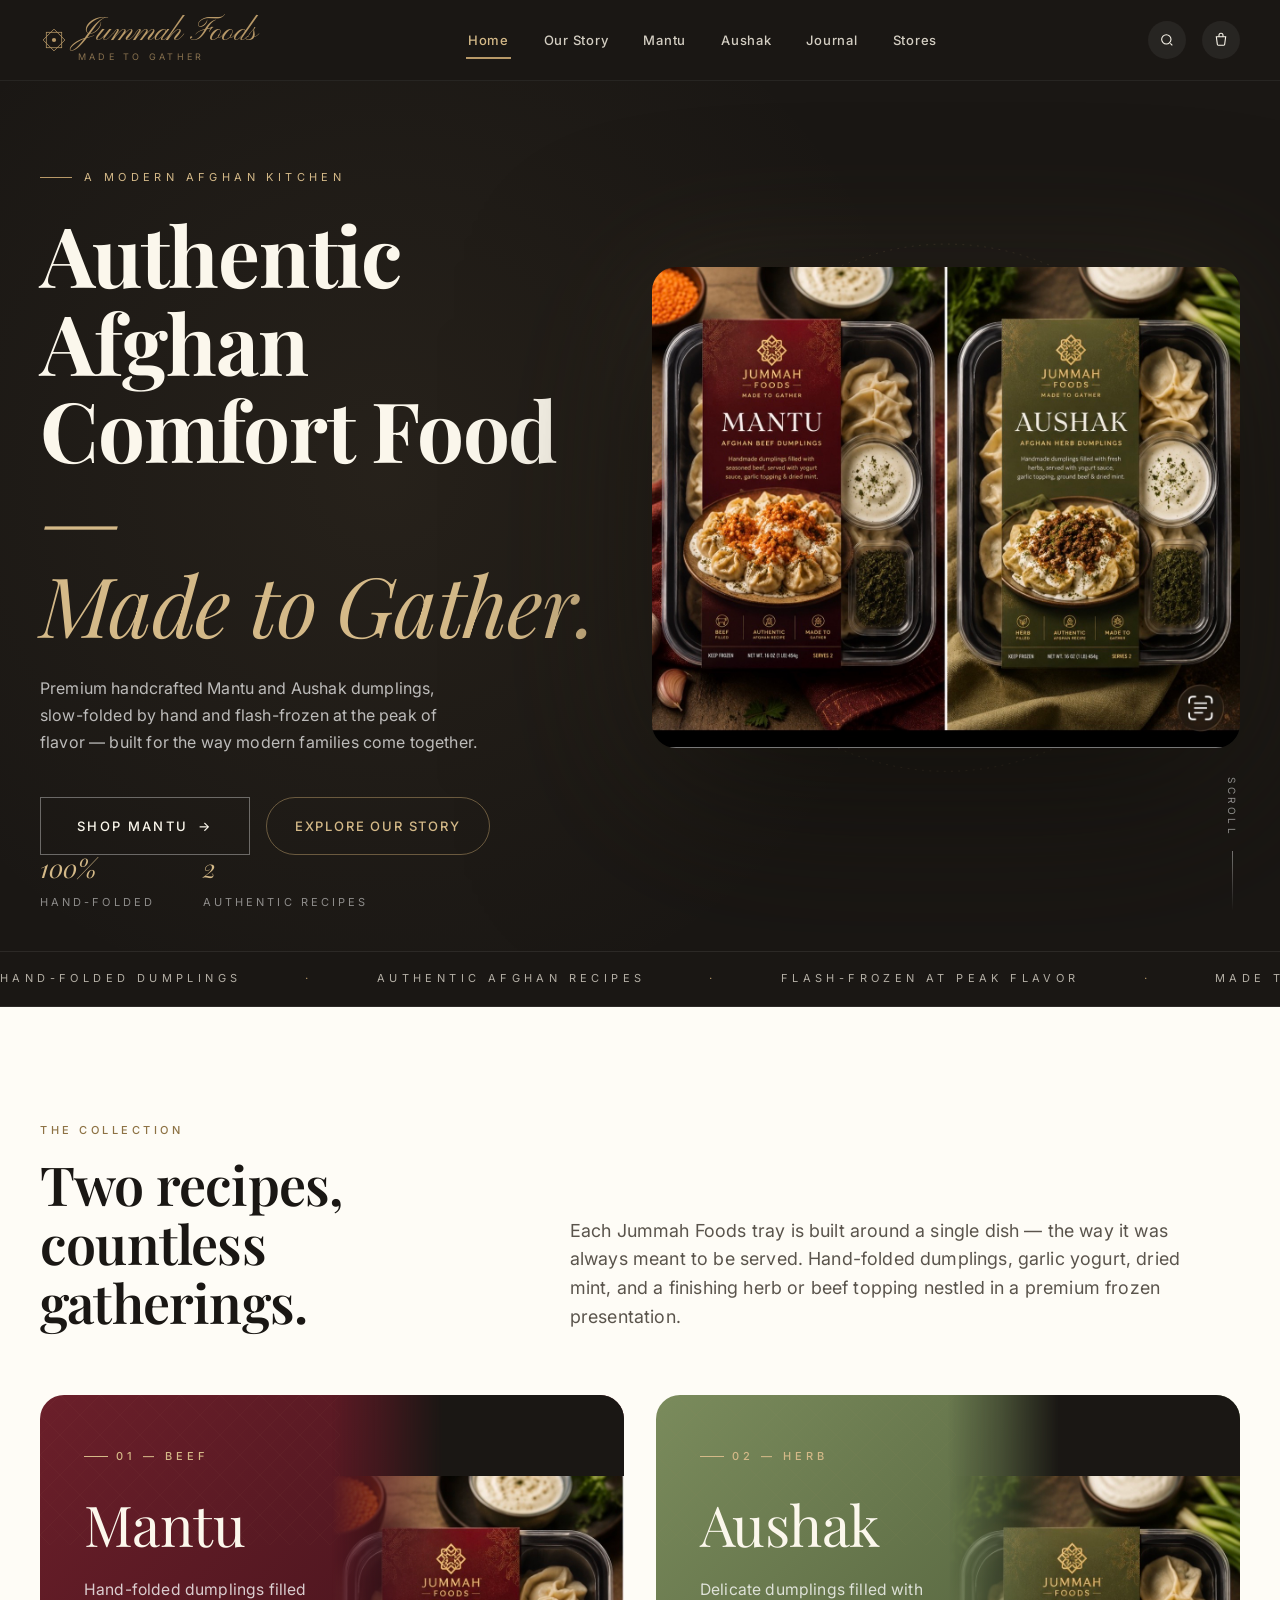
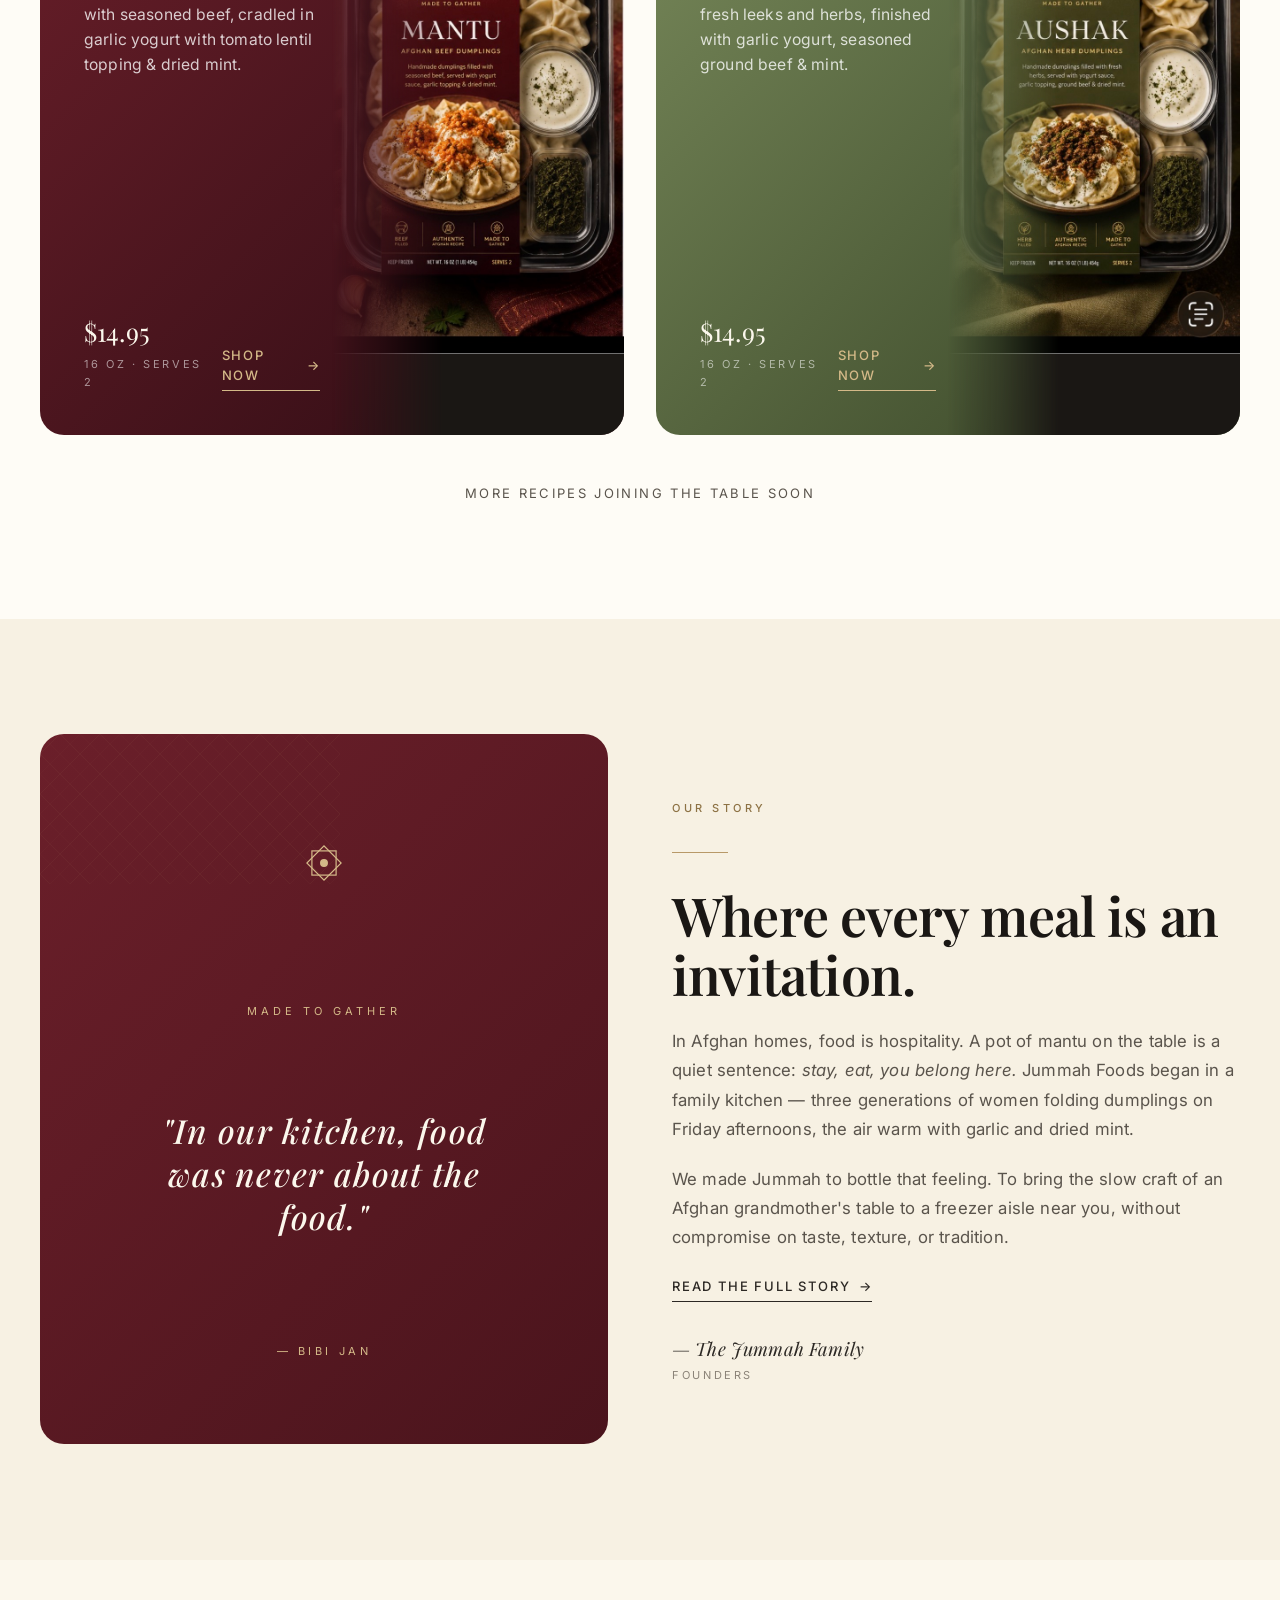
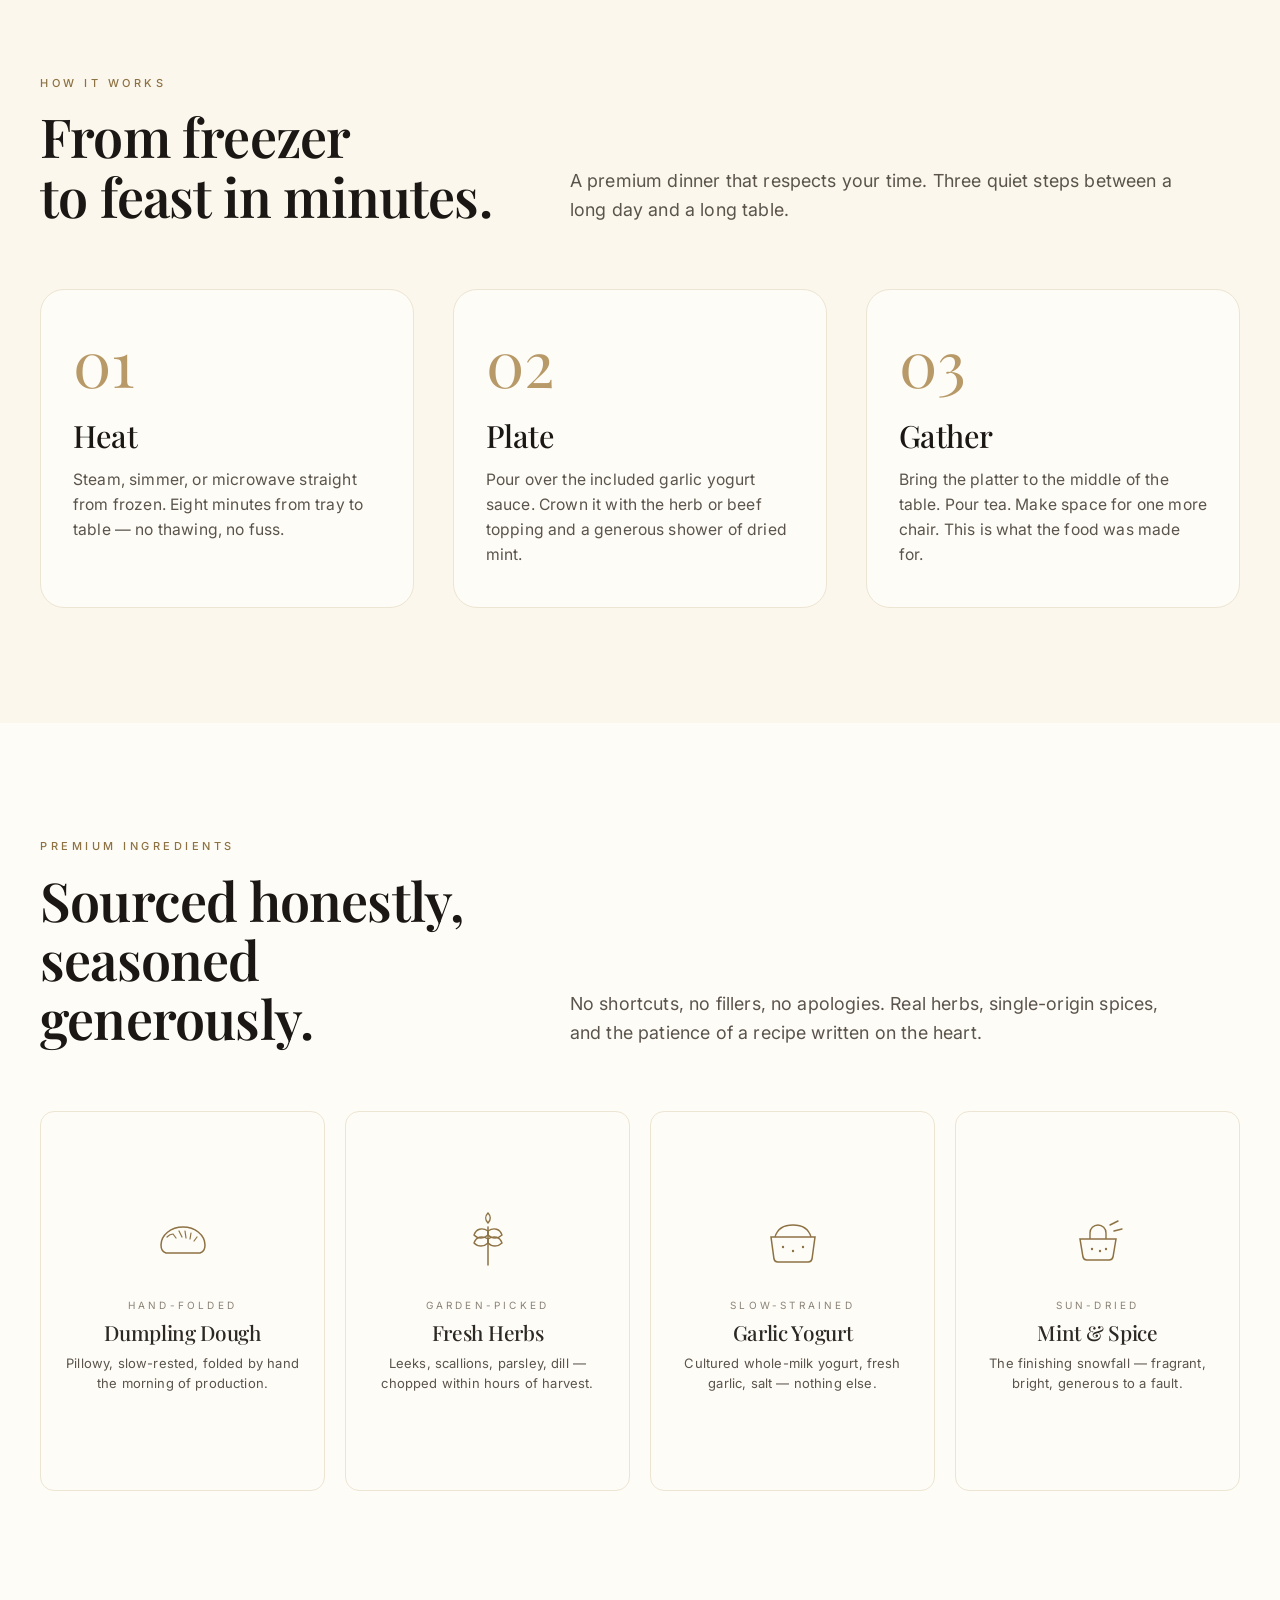
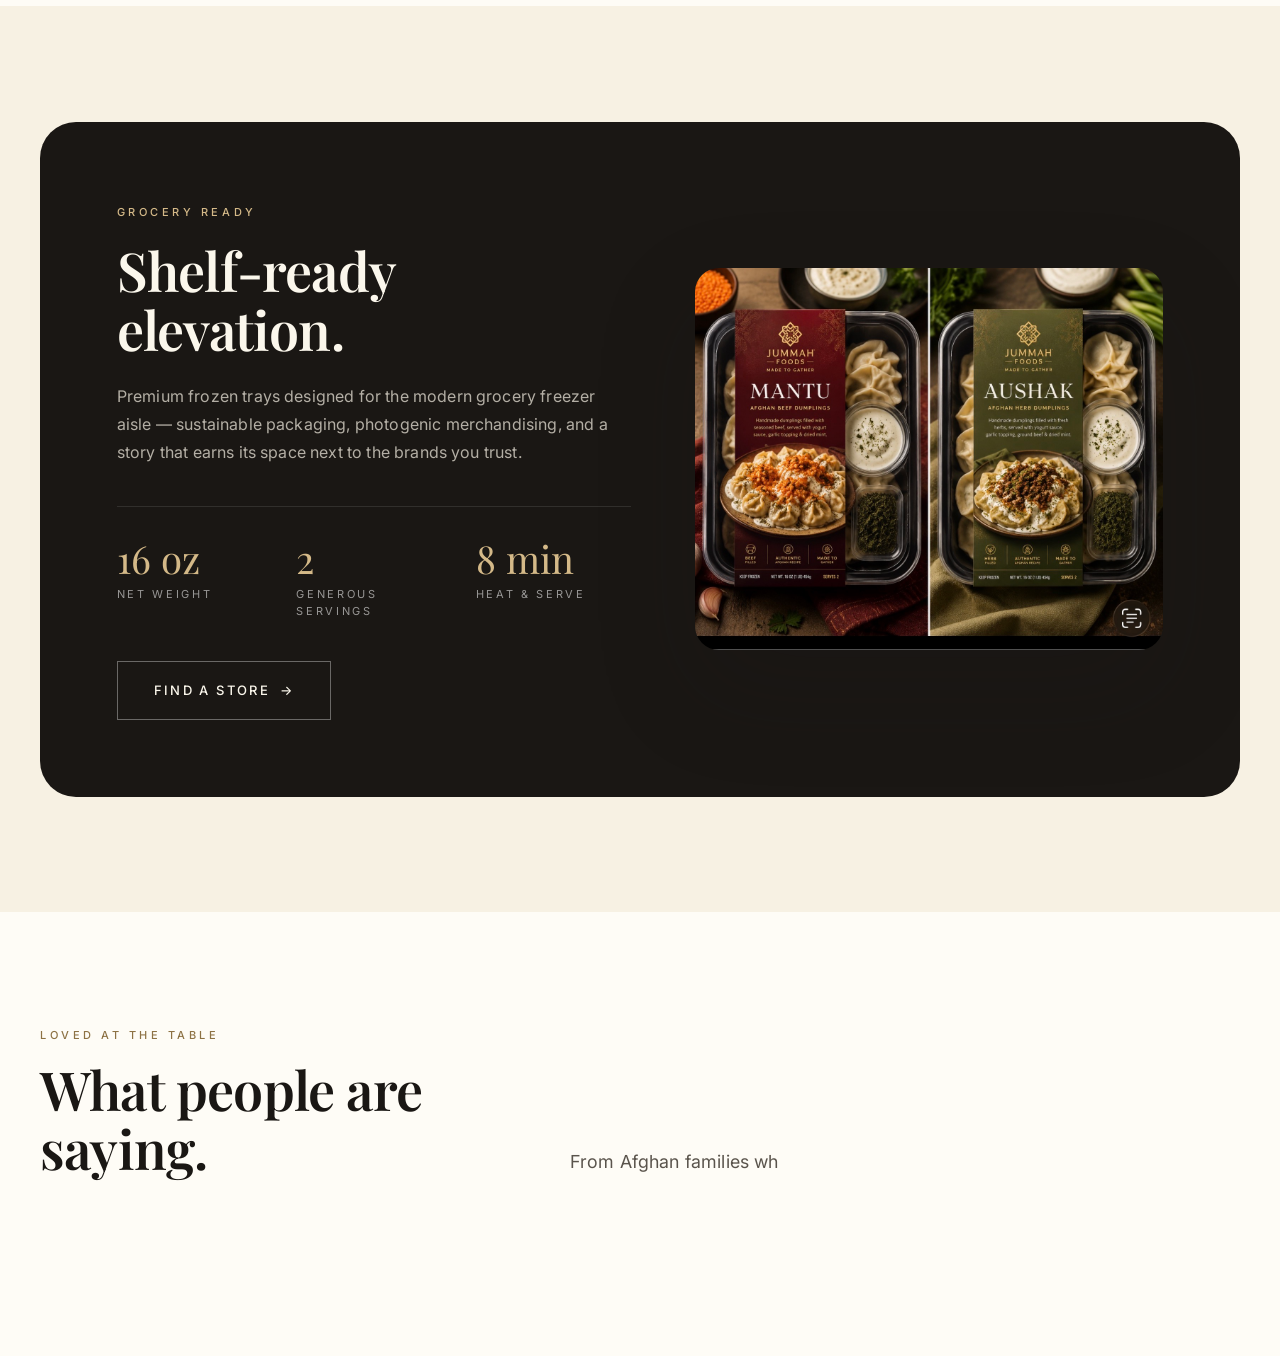
==== index.html @ e9069952 "Fix homepage nav: solid dark bg (was transparent due to old combined rule). Brand text: 'Jummah Food" ====
<!doctype html>
<html lang="en">
<head>
  <meta charset="UTF-8" />
  <meta name="viewport" content="width=device-width, initial-scale=1, viewport-fit=cover" />
  <title>Jummah Foods — Made to Gather | Premium Afghan Frozen Comfort Food</title>
  <meta name="description" content="Authentic Afghan Mantu and Aushak dumplings, handcrafted and flash-frozen for modern families. Made to Gather." />
  <meta name="theme-color" content="#1a1714" />
  <link rel="preconnect" href="https://fonts.googleapis.com" />
  <link rel="preconnect" href="https://fonts.gstatic.com" crossorigin />
  <link href="https://fonts.googleapis.com/css2?family=Playfair+Display:ital,wght@0,400;0,500;0,600;0,700;1,400;1,500&family=Inter:wght@300;400;500;600&family=Pinyon+Script&display=swap" rel="stylesheet" />
  <link rel="stylesheet" href="styles.css?v=1778366914" />
  <link rel="stylesheet" href="styles-extra.css?v=1778366914" />
  <style>.reveal{opacity:1!important;transform:none!important}</style>
  <link rel="canonical" href="https://jummahfoods.com/" />
  <meta property="og:title" content="Jummah Foods — Made to Gather" />
  <meta property="og:description" content="Premium handcrafted Afghan frozen meals designed for modern families." />
  <meta property="og:type" content="website" />
  <meta property="og:url" content="https://jummahfoods.com/" />
  <meta property="og:image" content="https://jummahfoods.com/assets/packaging.jpg" />
  <meta name="twitter:card" content="summary_large_image" />
  <meta name="twitter:title" content="Jummah Foods — Made to Gather" />
  <meta name="twitter:description" content="Premium handcrafted Afghan frozen meals designed for modern families." />
  <meta name="twitter:image" content="https://jummahfoods.com/assets/packaging.jpg" />

  <!-- Reusable SVG defs: package mockups + medallion + icons -->
  <svg width="0" height="0" style="position:absolute" aria-hidden="true">
    <defs>
      <!-- Geometric pattern -->
      <pattern id="geo-gold" x="0" y="0" width="40" height="40" patternUnits="userSpaceOnUse">
        <path d="M20 0 L40 20 L20 40 L0 20 Z" fill="none" stroke="#b89968" stroke-width="0.4"/>
        <path d="M0 0 L40 40 M40 0 L0 40" stroke="#b89968" stroke-width="0.25"/>
      </pattern>

      <!-- The medallion (logo mark) -->
      <symbol id="medallion" viewBox="0 0 40 40">
        <g fill="none" stroke="currentColor" stroke-width="1.1">
          <rect x="9" y="9" width="22" height="22"/>
          <rect x="9" y="9" width="22" height="22" transform="rotate(45 20 20)"/>
        </g>
        <circle cx="20" cy="20" r="3" fill="currentColor"/>
      </symbol>

      <!-- Reusable package facade (gets repositioned/recolored at use site) -->
      <symbol id="pkg" viewBox="0 0 400 600">
        <rect x="20" y="20" width="360" height="560" fill="none" stroke="#b89968" stroke-width="0.6" opacity="0.5"/>
        <rect x="60" y="50" width="280" height="50" fill="url(#geo-gold)" opacity="0.6"/>
        <use href="#medallion" x="170" y="115" width="60" height="60" style="color:#b89968"/>
        <text x="200" y="210" text-anchor="middle" fill="#f5efe2" font-family="'Playfair Display', serif" font-size="22" font-weight="500" letter-spacing="3">JUMMAH</text>
        <line x1="172" y1="220" x2="228" y2="220" stroke="#b89968" stroke-width="0.5"/>
        <text x="200" y="234" text-anchor="middle" fill="#f5efe2" font-family="Inter, sans-serif" font-size="9" letter-spacing="5">FOODS</text>
        <text x="200" y="262" text-anchor="middle" fill="#d4b988" font-family="'Playfair Display', serif" font-style="italic" font-size="11" letter-spacing="2">MADE TO GATHER</text>
      </symbol>

      <!-- Icon: dumpling -->
      <symbol id="ico-dumpling" viewBox="0 0 64 64">
        <path d="M10 36c0-10 10-18 22-18s22 8 22 18c0 4-2 7-5 8H15c-3-1-5-4-5-8z" fill="none" stroke="currentColor" stroke-width="1.5"/>
        <path d="M16 28c2-2 4-3 6-3M22 25l3 4M28 22l3 6M34 22l1 7M40 24l-1 6M46 28l-3 4" stroke="currentColor" stroke-width="1.2" fill="none" stroke-linecap="round"/>
      </symbol>
      <!-- Icon: herb -->
      <symbol id="ico-herb" viewBox="0 0 64 64">
        <path d="M32 56V18" stroke="currentColor" stroke-width="1.5" stroke-linecap="round"/>
        <path d="M32 22c-6-4-12-2-14 4 4 4 10 4 14 0z" fill="none" stroke="currentColor" stroke-width="1.4"/>
        <path d="M32 30c-6-4-12-2-14 4 4 4 10 4 14 0z" fill="none" stroke="currentColor" stroke-width="1.4"/>
        <path d="M32 22c6-4 12-2 14 4-4 4-10 4-14 0z" fill="none" stroke="currentColor" stroke-width="1.4"/>
        <path d="M32 30c6-4 12-2 14 4-4 4-10 4-14 0z" fill="none" stroke="currentColor" stroke-width="1.4"/>
        <path d="M32 14c-3-3-3-7 0-10 3 3 3 7 0 10z" fill="none" stroke="currentColor" stroke-width="1.4"/>
      </symbol>
      <!-- Icon: yogurt bowl -->
      <symbol id="ico-yogurt" viewBox="0 0 64 64">
        <path d="M10 28h44l-3 22a4 4 0 0 1-4 3H17a4 4 0 0 1-4-3z" fill="none" stroke="currentColor" stroke-width="1.5"/>
        <path d="M14 28c2-7 8-12 18-12s16 5 18 12" fill="none" stroke="currentColor" stroke-width="1.3"/>
        <circle cx="22" cy="38" r="1.2" fill="currentColor"/>
        <circle cx="32" cy="42" r="1.2" fill="currentColor"/>
        <circle cx="42" cy="38" r="1.2" fill="currentColor"/>
      </symbol>
      <!-- Icon: spice (mortar) -->
      <symbol id="ico-spice" viewBox="0 0 64 64">
        <path d="M14 30h36l-3 18a4 4 0 0 1-4 3H21a4 4 0 0 1-4-3z" fill="none" stroke="currentColor" stroke-width="1.5"/>
        <path d="M40 30v-6a8 8 0 0 0-16 0v6" fill="none" stroke="currentColor" stroke-width="1.4"/>
        <path d="M44 16l8-4M48 22l8-2" stroke="currentColor" stroke-width="1.4" stroke-linecap="round"/>
        <circle cx="26" cy="40" r="1.2" fill="currentColor"/>
        <circle cx="34" cy="42" r="1.2" fill="currentColor"/>
        <circle cx="40" cy="40" r="1.2" fill="currentColor"/>
      </symbol>

      <!-- Badge icons (for product card / package) -->
      <symbol id="badge-beef" viewBox="0 0 32 32">
        <path d="M22 8c2 0 5 2 5 5s-2 5-4 6c-1 4-5 6-9 6-5 0-9-4-9-9 0-3 2-6 5-7-1-3 2-5 5-5 3 0 5 2 7 4z" fill="currentColor"/>
      </symbol>
      <symbol id="badge-herb" viewBox="0 0 32 32">
        <path d="M16 28V14M16 16c-4-3-8-1-9 3 3 2 7 1 9-3zM16 16c4-3 8-1 9 3-3 2-7 1-9-3zM16 10c-2-2-2-5 0-7 2 2 2 5 0 7z" fill="currentColor"/>
      </symbol>
      <symbol id="badge-medallion" viewBox="0 0 32 32">
        <g fill="none" stroke="currentColor" stroke-width="1.4"><rect x="8" y="8" width="16" height="16"/><rect x="8" y="8" width="16" height="16" transform="rotate(45 16 16)"/></g>
        <circle cx="16" cy="16" r="2" fill="currentColor"/>
      </symbol>
      <symbol id="badge-gather" viewBox="0 0 32 32">
        <path d="M16 4 L19 13 L28 14 L21 20 L23 29 L16 25 L9 29 L11 20 L4 14 L13 13 Z" fill="currentColor"/>
      </symbol>
    </defs>
  </svg>

</head>
<body>
  <!-- ==================== NAV ==================== -->
  <header class="nav on-dark" role="banner">
    <div class="container nav-inner">
      <a class="brand" href="index.html" aria-label="Jummah Foods home">
        <svg class="brand-mark" viewBox="0 0 32 32" style="color:var(--gold)" aria-hidden="true"><use href="#medallion"/></svg>
        <span>
          <span class="brand-name">Jummah Foods</span>
          <span class="brand-tag">Made to Gather</span>
        </span>
      </a>
      <nav class="nav-links" aria-label="Main">
        <a href="index.html" class="active">Home</a>
        <a href="story.html">Our Story</a>
        <a href="mantu.html">Mantu</a>
        <a href="aushak.html">Aushak</a>
        <a href="journal.html">Journal</a>
        <a href="stores.html">Stores</a>
      </nav>
      <div class="nav-cta">
        <button class="nav-icon" aria-label="Search"><svg viewBox="0 0 24 24" fill="none" stroke="currentColor" stroke-width="1.6"><circle cx="11" cy="11" r="7"/><path d="m20 20-3-3"/></svg></button>
        <button class="nav-icon cart" aria-label="Cart"><svg viewBox="0 0 24 24" fill="none" stroke="currentColor" stroke-width="1.6"><path d="M5 7h14l-1.5 11.5a2 2 0 0 1-2 1.5H8.5a2 2 0 0 1-2-1.5L5 7Z"/><path d="M9 7V5a3 3 0 0 1 6 0v2"/></svg></button>
        <button class="nav-toggle" aria-label="Menu"><svg viewBox="0 0 24 24" fill="none" stroke="currentColor" stroke-width="1.6"><path d="M4 7h16M4 12h16M4 17h16"/></svg></button>
      </div>
    </div>
  </header>

  <!-- ==================== MOBILE MENU ==================== -->
  <div class="mobile-menu" aria-hidden="true">
    <button class="mobile-menu-close" aria-label="Close menu"><svg viewBox="0 0 24 24" fill="none" stroke="currentColor" stroke-width="1.6" width="16" height="16"><path d="M6 6l12 12M18 6 6 18"/></svg></button>
    <nav>
      <a href="index.html">Home</a>
      <a href="story.html">Our Story</a>
      <a href="mantu.html">Mantu</a>
      <a href="aushak.html">Aushak</a>
      <a href="journal.html">Journal</a>
      <a href="stores.html">Stores</a>
    </nav>
  </div>

  <!-- ==================== HERO ==================== -->
  <section class="hero">
    <div class="container hero-grid">
      <div class="hero-text reveal">
        <span class="hero-eyebrow">A Modern Afghan Kitchen</span>
        <h1>Authentic Afghan<br/>Comfort Food <em>—<br/>Made to Gather.</em></h1>
        <p>Premium handcrafted Mantu and Aushak dumplings, slow-folded by hand and flash-frozen at the peak of flavor — built for the way modern families come together.</p>
        <div class="hero-actions">
          <a href="mantu.html" class="btn btn-outline">Shop Mantu <span class="arrow">→</span></a>
          <a href="story.html" class="btn btn-ghost" style="color:var(--gold-light); border-color:rgba(184,153,104,0.5)">Explore Our Story</a>
        </div>
      </div>

      <div class="hero-image-wrap">
        <svg class="hero-orbits" viewBox="0 0 600 600" aria-hidden="true">
          <circle cx="300" cy="300" r="290"/>
          <circle cx="300" cy="300" r="240"/>
        </svg>

        <!-- Hero product photo (Mantu + Aushak packages) -->
        <img class="hero-package reveal reveal-delay-2" src="assets/packaging.jpg" alt="Jummah Foods Mantu and Aushak — Afghan beef and herb dumplings" />
      </div>
    </div>

    <div class="hero-stats reveal reveal-delay-3">
      <div><span class="num">100%</span><span>Hand-folded</span></div>
      <div><span class="num">2</span><span>Authentic recipes</span></div>
    </div>
    <div class="hero-scroll">Scroll</div>
  </section>

  <!-- ==================== MARQUEE ==================== -->
  <div class="marquee" aria-hidden="true">
    <div class="marquee-track">
      <span>Hand-folded dumplings <em class="dot">·</em> Authentic Afghan recipes <em class="dot">·</em> Flash-frozen at peak flavor <em class="dot">·</em> Made to Gather <em class="dot">·</em> Hand-folded dumplings <em class="dot">·</em> Authentic Afghan recipes <em class="dot">·</em> Flash-frozen at peak flavor <em class="dot">·</em> Made to Gather <em class="dot">·</em></span>
      <span>Hand-folded dumplings <em class="dot">·</em> Authentic Afghan recipes <em class="dot">·</em> Flash-frozen at peak flavor <em class="dot">·</em> Made to Gather <em class="dot">·</em> Hand-folded dumplings <em class="dot">·</em> Authentic Afghan recipes <em class="dot">·</em> Flash-frozen at peak flavor <em class="dot">·</em> Made to Gather <em class="dot">·</em></span>
    </div>
  </div>

  <!-- ==================== FEATURED PRODUCTS ==================== -->
  <section class="bg-paper" id="products">
    <div class="container">
      <div class="section-head reveal">
        <div class="section-head-stack">
          <span class="eyebrow">The Collection</span>
          <h2>Two recipes,<br/>countless gatherings.</h2>
        </div>
        <p class="lede">Each Jummah Foods tray is built around a single dish — the way it was always meant to be served. Hand-folded dumplings, garlic yogurt, dried mint, and a finishing herb or beef topping nestled in a premium frozen presentation.</p>
      </div>

      <div class="products-grid">
        <!-- Mantu card -->
        <a class="product-card mantu reveal" href="mantu.html">
          <svg class="product-bg-pattern" aria-hidden="true"><rect width="100%" height="100%" fill="url(#geo-gold)"/></svg>
          <div>
            <span class="product-tag">01 — Beef</span>
            <h3>Mantu</h3>
            <p class="desc">Hand-folded dumplings filled with seasoned beef, cradled in garlic yogurt with tomato lentil topping &amp; dried mint.</p>
          </div>

          <!-- Mini package photo (Mantu half) -->
          <div class="package-mini pkg-photo mantu" aria-hidden="true"></div>

          <div class="product-foot">
            <div class="product-price">$14.95<small>16 oz · Serves 2</small></div>
            <span class="link-underline" style="color:var(--gold-light)">Shop now <span class="arrow">→</span></span>
          </div>
        </a>

        <!-- Aushak card -->
        <a class="product-card aushak reveal reveal-delay-1" href="aushak.html">
          <svg class="product-bg-pattern" aria-hidden="true"><rect width="100%" height="100%" fill="url(#geo-gold)"/></svg>
          <div>
            <span class="product-tag">02 — Herb</span>
            <h3>Aushak</h3>
            <p class="desc">Delicate dumplings filled with fresh leeks and herbs, finished with garlic yogurt, seasoned ground beef &amp; mint.</p>
          </div>

          <!-- Mini package photo (Aushak half) -->
          <div class="package-mini pkg-photo aushak" aria-hidden="true"></div>

          <div class="product-foot">
            <div class="product-price">$14.95<small>16 oz · Serves 2</small></div>
            <span class="link-underline" style="color:var(--gold-light)">Shop now <span class="arrow">→</span></span>
          </div>
        </a>
      </div>

      <p class="muted reveal" style="text-align:center; margin-top:3rem; font-size:13px; letter-spacing:0.18em; text-transform:uppercase;">More recipes joining the table soon</p>
    </div>
  </section>

  <!-- ==================== BRAND STORY ==================== -->
  <section class="bg-cream">
    <div class="container">
      <div class="split">
        <div class="color-block burgundy reveal">
          <svg class="pattern" aria-hidden="true"><rect width="100%" height="100%" fill="url(#geo-gold)"/></svg>
          <div class="badge"><svg viewBox="0 0 80 80" fill="none" stroke="currentColor" stroke-width="1.2"><use href="#medallion" x="20" y="20" width="40" height="40"/></svg></div>
          <span class="sub">Made to Gather</span>
          <h3 class="serif" style="color:var(--ivory); font-style:italic; font-size:clamp(1.6rem, 2.6vw, 2.2rem); max-width:18ch; margin-top:1rem; line-height:1.3">"In our kitchen, food was never about the food."</h3>
          <span class="quote-attr">— Bibi Jan</span>
        </div>
        <div class="split-text reveal reveal-delay-1">
          <span class="eyebrow">Our Story</span>
          <span class="gold-rule left"></span>
          <h2>Where every meal is an invitation.</h2>
          <p>In Afghan homes, food is hospitality. A pot of mantu on the table is a quiet sentence: <em>stay, eat, you belong here.</em> Jummah Foods began in a family kitchen — three generations of women folding dumplings on Friday afternoons, the air warm with garlic and dried mint.</p>
          <p>We made Jummah to bottle that feeling. To bring the slow craft of an Afghan grandmother's table to a freezer aisle near you, without compromise on taste, texture, or tradition.</p>
          <a href="story.html" class="link-underline">Read the full story <span class="arrow">→</span></a>
          <div class="signature">— The Jummah Family<small>Founders</small></div>
        </div>
      </div>
    </div>
  </section>

  <!-- ==================== HOW IT WORKS ==================== -->
  <section class="bg-ivory">
    <div class="container">
      <div class="section-head reveal">
        <div class="section-head-stack">
          <span class="eyebrow">How It Works</span>
          <h2>From freezer<br/>to feast in minutes.</h2>
        </div>
        <p class="lede">A premium dinner that respects your time. Three quiet steps between a long day and a long table.</p>
      </div>

      <div class="how-grid">
        <div class="how-card reveal">
          <div class="how-num">01</div>
          <h3>Heat</h3>
          <p>Steam, simmer, or microwave straight from frozen. Eight minutes from tray to table — no thawing, no fuss.</p>
        </div>
        <div class="how-card reveal reveal-delay-1">
          <div class="how-num">02</div>
          <h3>Plate</h3>
          <p>Pour over the included garlic yogurt sauce. Crown it with the herb or beef topping and a generous shower of dried mint.</p>
        </div>
        <div class="how-card reveal reveal-delay-2">
          <div class="how-num">03</div>
          <h3>Gather</h3>
          <p>Bring the platter to the middle of the table. Pour tea. Make space for one more chair. This is what the food was made for.</p>
        </div>
      </div>
    </div>
  </section>

  <!-- ==================== INGREDIENTS ==================== -->
  <section class="bg-paper">
    <div class="container">
      <div class="section-head reveal">
        <div class="section-head-stack">
          <span class="eyebrow">Premium Ingredients</span>
          <h2>Sourced honestly,<br/>seasoned generously.</h2>
        </div>
        <p class="lede">No shortcuts, no fillers, no apologies. Real herbs, single-origin spices, and the patience of a recipe written on the heart.</p>
      </div>

      <div class="icons-grid">
        <div class="icon-card reveal">
          <svg class="ico" viewBox="0 0 64 64" aria-hidden="true"><use href="#ico-dumpling"/></svg>
          <small>Hand-folded</small>
          <h4>Dumpling Dough</h4>
          <p>Pillowy, slow-rested, folded by hand the morning of production.</p>
        </div>
        <div class="icon-card reveal reveal-delay-1">
          <svg class="ico" viewBox="0 0 64 64" aria-hidden="true"><use href="#ico-herb"/></svg>
          <small>Garden-picked</small>
          <h4>Fresh Herbs</h4>
          <p>Leeks, scallions, parsley, dill — chopped within hours of harvest.</p>
        </div>
        <div class="icon-card reveal reveal-delay-2">
          <svg class="ico" viewBox="0 0 64 64" aria-hidden="true"><use href="#ico-yogurt"/></svg>
          <small>Slow-strained</small>
          <h4>Garlic Yogurt</h4>
          <p>Cultured whole-milk yogurt, fresh garlic, salt — nothing else.</p>
        </div>
        <div class="icon-card reveal reveal-delay-3">
          <svg class="ico" viewBox="0 0 64 64" aria-hidden="true"><use href="#ico-spice"/></svg>
          <small>Sun-dried</small>
          <h4>Mint &amp; Spice</h4>
          <p>The finishing snowfall — fragrant, bright, generous to a fault.</p>
        </div>
      </div>
    </div>
  </section>

  <!-- ==================== RETAIL / GROCERY READY ==================== -->
  <section class="bg-cream">
    <div class="container">
      <div class="retail reveal">
        <div>
          <span class="eyebrow on-dark">Grocery Ready</span>
          <h2 style="margin-top:1rem;">Shelf-ready<br/>elevation.</h2>
          <p>Premium frozen trays designed for the modern grocery freezer aisle — sustainable packaging, photogenic merchandising, and a story that earns its space next to the brands you trust.</p>
          <div class="retail-stats">
            <div class="retail-stat"><div class="num">16 oz</div><div class="lbl">Net Weight</div></div>
            <div class="retail-stat"><div class="num">2</div><div class="lbl">Generous Servings</div></div>
            <div class="retail-stat"><div class="num">8 min</div><div class="lbl">Heat &amp; Serve</div></div>
          </div>
          <div style="margin-top:2.5rem">
            <a href="stores.html" class="btn btn-outline">Find a store <span class="arrow">→</span></a>
          </div>
        </div>

        <!-- Real packaging photo (matched aspect to image's native 11:9) -->
        <div class="pkg-photo both" style="aspect-ratio:11/9; border-radius:var(--radius-lg); box-shadow:var(--shadow-xl);"></div>
      </div>
    </div>
  </section>

  <!-- ==================== TESTIMONIALS ==================== -->
  <section class="bg-paper">
    <div class="container">
      <div class="section-head reveal">
        <div class="section-head-stack">
          <span class="eyebrow">Loved at the Table</span>
          <h2>What people are saying.</h2>
        </div>
        <p class="lede">From Afghan families wh
---- styles.css ----
/* ==========================================================================
   Jummah Foods — Made to Gather
   Premium Afghan frozen comfort food brand
   ========================================================================== */

:root {
  /* Brand palette */
  --burgundy: #6b1f2a;
  --burgundy-deep: #4a141c;
  --burgundy-soft: #8a3340;
  --sage: #7a8b5c;
  --sage-deep: #5a6b3f;
  --sage-soft: #97a577;

  --cream: #f7f1e3;
  --ivory: #fbf7ec;
  --paper: #fefcf6;
  --bone: #ede5d3;

  --black: #1a1714;
  --charcoal: #2c2824;
  --graphite: #5a544c;
  --slate: #8b8378;

  --gold: #b89968;
  --gold-light: #d4b988;
  --gold-deep: #8d7244;

  --shadow-sm: 0 2px 8px rgba(26, 23, 20, 0.04);
  --shadow-md: 0 12px 32px rgba(26, 23, 20, 0.08);
  --shadow-lg: 0 24px 64px rgba(26, 23, 20, 0.12);
  --shadow-xl: 0 40px 100px rgba(26, 23, 20, 0.18);

  --radius-sm: 6px;
  --radius-md: 14px;
  --radius-lg: 24px;
  --radius-xl: 36px;

  --ease: cubic-bezier(0.22, 0.61, 0.36, 1);
  --ease-slow: cubic-bezier(0.16, 1, 0.3, 1);

  --max: 1320px;
  --max-narrow: 920px;
  --gutter: clamp(1.25rem, 4vw, 2.5rem);

  --font-serif: "Playfair Display", "Cormorant Garamond", Georgia, "Times New Roman", serif;
  --font-display: "Playfair Display", Georgia, serif;
  --font-script: "Pinyon Script", "Great Vibes", cursive;
  --font-sans: "Inter", "Helvetica Neue", Helvetica, Arial, sans-serif;
  --font-mono: "JetBrains Mono", "SF Mono", Menlo, monospace;
}

/* ----- Reset ----- */
*, *::before, *::after { box-sizing: border-box; }
html { scroll-behavior: smooth; -webkit-font-smoothing: antialiased; -moz-osx-font-smoothing: grayscale; }
body {
  margin: 0;
  font-family: var(--font-sans);
  font-weight: 400;
  font-size: 16px;
  line-height: 1.6;
  color: var(--charcoal);
  background: var(--paper);
  letter-spacing: 0.01em;
  overflow-x: hidden;
}
img, picture, svg, video { display: block; max-width: 100%; }
a { color: inherit; text-decoration: none; }
button { font: inherit; cursor: pointer; border: none; background: none; color: inherit; }
input, textarea, select { font: inherit; color: inherit; }
ul, ol { list-style: none; padding: 0; margin: 0; }
h1, h2, h3, h4, h5, h6, p { margin: 0; }

/* ----- Typography ----- */
.serif { font-family: var(--font-serif); font-weight: 400; }
.eyebrow {
  font-family: var(--font-sans);
  font-size: 11px;
  font-weight: 500;
  letter-spacing: 0.32em;
  text-transform: uppercase;
  color: var(--gold-deep);
}
.eyebrow.on-dark { color: var(--gold-light); }

h1, h2, h3, h4 {
  font-family: var(--font-serif);
  font-weight: 600;
  letter-spacing: -0.015em;
  line-height: 1.05;
  color: var(--black);
}
h1 { font-size: clamp(2.75rem, 6.5vw, 6rem); font-weight: 700; }
h2 { font-size: clamp(2rem, 4.2vw, 3.8rem); line-height: 1.1; font-weight: 600; }
h3 { font-size: clamp(1.5rem, 2.4vw, 2.2rem); line-height: 1.2; font-weight: 500; }
h4 { font-size: 1.2rem; line-height: 1.3; font-weight: 500; }

.lede {
  font-size: clamp(1.05rem, 1.4vw, 1.25rem);
  line-height: 1.6;
  color: var(--graphite);
  max-width: 56ch;
}
.muted { color: var(--graphite); }

/* ----- Layout ----- */
.container {
  width: 100%;
  max-width: var(--max);
  margin: 0 auto;
  padding-left: var(--gutter);
  padding-right: var(--gutter);
}
.container-narrow {
  width: 100%;
  max-width: var(--max-narrow);
  margin: 0 auto;
  padding-left: var(--gutter);
  padding-right: var(--gutter);
}
section { padding: clamp(4rem, 9vw, 8rem) 0; }
.section-tight { padding: clamp(3rem, 6vw, 5rem) 0; }

.bg-cream { background: var(--cream); }
.bg-ivory { background: var(--ivory); }
.bg-paper { background: var(--paper); }
.bg-bone  { background: var(--bone); }
.bg-black { background: var(--black); color: var(--bone); }
.bg-burgundy { background: var(--burgundy); color: var(--ivory); }
.bg-sage { background: var(--sage); color: var(--ivory); }

.bg-black h1, .bg-black h2, .bg-black h3, .bg-black h4,
.bg-burgundy h1, .bg-burgundy h2, .bg-burgundy h3,
.bg-sage h1, .bg-sage h2, .bg-sage h3 { color: inherit; }

/* ----- Buttons ----- */
.btn {
  display: inline-flex;
  align-items: center;
  gap: 10px;
  padding: 16px 28px;
  border-radius: 999px;
  font-family: var(--font-sans);
  font-size: 13px;
  font-weight: 500;
  letter-spacing: 0.14em;
  text-transform: uppercase;
  transition: all 0.4s var(--ease);
  border: 1px solid transparent;
  white-space: nowrap;
}
.btn .arrow { transition: transform 0.4s var(--ease); }
.btn:hover .arrow { transform: translateX(4px); }

.btn-dark { background: var(--black); color: var(--ivory); }
.btn-dark:hover { background: var(--burgundy); transform: translateY(-2px); box-shadow: var(--shadow-md); }

.btn-light { background: var(--ivory); color: var(--black); border-color: var(--bone); }
.btn-light:hover { background: var(--paper); transform: translateY(-2px); box-shadow: var(--shadow-md); }

.btn-gold { background: var(--gold); color: var(--black); }
.btn-gold:hover { background: var(--gold-light); transform: translateY(-2px); box-shadow: var(--shadow-md); }

.btn-ghost { background: transparent; color: inherit; border-color: currentColor; }
.btn-ghost:hover { background: rgba(255,255,255,0.08); }

.btn-outline {
  background: transparent;
  color: var(--ivory);
  border: 1px solid rgba(255,255,255,0.35);
  padding: 18px 36px;
  border-radius: 0;
  letter-spacing: 0.18em;
}
.btn-outline:hover {
  background: var(--gold);
  color: var(--black);
  border-color: var(--gold);
  transform: none;
}
.btn-outline-dark {
  background: transparent;
  color: var(--charcoal);
  border: 1px solid var(--charcoal);
  padding: 18px 36px;
  border-radius: 0;
  letter-spacing: 0.18em;
}
.btn-outline-dark:hover { background: var(--charcoal); color: var(--ivory); }

.btn-burgundy { background: var(--burgundy); color: var(--ivory); }
.btn-burgundy:hover { background: var(--burgundy-deep); transform: translateY(-2px); box-shadow: var(--shadow-md); }
.btn-sage { background: var(--sage); color: var(--ivory); }
.btn-sage:hover { background: var(--sage-deep); transform: translateY(-2px); box-shadow: var(--shadow-md); }

.link-underline {
  display: inline-flex;
  align-items: center;
  gap: 8px;
  font-size: 13px;
  letter-spacing: 0.14em;
  text-transform: uppercase;
  font-weight: 500;
  border-bottom: 1px solid currentColor;
  padding-bottom: 4px;
  transition: gap 0.3s var(--ease);
}
.link-underline:hover { gap: 14px; }

/* ----- Navigation ----- */
.nav {
  position: fixed;
  top: 0;
  left: 0;
  right: 0;
  z-index: 100;
  padding: 16px 0;
  transition: all 0.4s var(--ease);
  background: #faf6ec;
  border-bottom: 1px solid rgba(26, 23, 20, 0.08);
}
.nav.on-dark {
  background: #1a1714;
  border-bottom: 1px solid rgba(255, 255, 255, 0.06);
  padding: 16px 0;
}
.nav.scrolled, .nav.scrolled.on-dark {
  padding: 12px 0;
}
.nav-inner {
  display: flex;
  align-items: center;
  justify-content: space-between;
  gap: 2rem;
}
.brand {
  display: flex;
  align-items: center;
  gap: 10px;
  color: var(--black);
}
.brand-mark { width: 28px; height: 28px; }
.brand-name {
  font-family: var(--font-script);
  font-weight: 400;
  font-size: 2rem;
  line-height: 1;
  color: var(--gold);
  letter-spacing: 0;
}
.brand-tag {
  display: block;
  font-family: var(--font-sans);
  font-size: 9px;
  letter-spacing: 0.36em;
  text-transform: uppercase;
  color: var(--gold-deep);
  margin-top: 2px;
}
.nav-links {
  display: flex;
  align-items: center;
  gap: clamp(1rem, 2.4vw, 2.4rem);
}
.nav-links a {
  font-size: 13px;
  letter-spacing: 0.06em;
  font-weight: 500;
  color: var(--charcoal);
  position: relative;
  padding: 6px 2px;
  transition: color 0.3s var(--ease);
}
.nav-links a::after {
  content: "";
  position: absolute;
  left: 0;
  bottom: -2px;
  width: 0;
  height: 2px;
  background: var(--gold);
  transition: width 0.4s var(--ease);
}
.nav-links a:hover::after, .nav-links a.active::after { width: 100%; }
.nav-links a.active { color: var(--gold); }
.nav-cta {
  display: flex;
  align-items: center;
  gap: 1rem;
}
.nav-icon {
  width: 38px;
  height: 38px;
  border-radius: 999px;
  display: grid;
  place-items: center;
  background: rgba(26, 23, 20, 0.04);
  transition: background 0.3s var(--ease);
}
.nav-icon:hover { background: rgba(26, 23, 20, 0.1); }
.nav-icon svg { width: 16px; height: 16px; }
.nav-toggle {
  display: none;
  width: 40px;
  height: 40px;
  border-radius: 999px;
  background: var(--black);
  color: var(--ivory);
  align-items: center;
  justify-content: center;
}

/* nav on dark hero */
.nav.on-dark .brand,
.nav.on-dark .nav-links a { color: var(--ivory); }
.nav.on-dark .nav-icon { background: rgba(255,255,255,0.1); }
.nav.on-dark .nav-icon:hover { background: rgba(255,255,255,0.2); }
.nav.scrolled.on-dark .brand,
.nav.scrolled.on-dark .nav-links a { color: var(--charcoal); }
.nav.scrolled.on-dark .nav-icon { background: rgba(26,23,20,0.04); }

@media (max-width: 880px) {
  .nav-links { display: none; }
  .nav-toggle { display: flex; }
  .nav-cta .nav-icon:not(.cart) { display: none; }
}

.mobile-menu {
  position: fixed;
  inset: 0;
  background: var(--paper);
  z-index: 200;
  padding: 80px 32px 40px;
  transform: translateY(-100%);
  transition: transform 0.5s var(--ease);
  display: flex;
  flex-direction: column;
}
.mobile-menu.open { transform: translateY(0); }
.mobile-menu-close {
  position: absolute;
  top: 22px;
  right: 22px;
  width: 40px;
  height: 40px;
  border-radius: 999px;
  background: var(--black);
  color: var(--ivory);
  display: grid;
  place-items: center;
}
.mobile-menu nav { display: flex; flex-direction: column; gap: 8px; margin-top: 1rem; }
.mobile-menu nav a {
  font-family: var(--font-serif);
  font-size: 2rem;
  color: var(--black);
  padding: 14px 0;
  border-bottom: 1px solid var(--bone);
}

/* ----- Hero (dark, asymmetric) ----- */
.hero {
  position: relative;
  min-height: 100vh;
  background: var(--black);
  color: var(--ivory);
  overflow: hidden;
  padding-top: 8rem;
  padding-bottom: 4rem;
  display: flex;
  align-items: center;
}
.hero::before {
  /* Subtle radial vignette */
  content: "";
  position: absolute;
  inset: 0;
  background: radial-gradient(circle at 30% 50%, rgba(184,153,104,0.08), transparent 55%);
  pointer-events: none;
}
.hero-grid {
  position: relative;
  display: grid;
  grid-template-columns: 1fr 1.05fr;
  gap: clamp(2rem, 4vw, 5rem);
  align-items: center;
  width: 100%;
  z-index: 2;
}
@media (max-width: 920px) {
  .hero-grid { grid-template-columns: 1fr; }
}
.hero-text { padding: 2rem 0; }
.hero-eyebrow {
  font-size: 11px;
  letter-spacing: 0.4em;
  text-transform: uppercase;
  color: var(--gold-light);
  margin-bottom: 1.5rem;
  display: inline-flex;
  align-items: center;
  gap: 12px;
}
.hero-eyebrow::before {
  content: "";
  width: 32px;
  height: 1px;
  background: var(--gold);
}
.hero h1 {
  color: var(--ivory);
  margin-bottom: 1.75rem;
  font-weight: 700;
  font-size: clamp(2.75rem, 6.5vw, 5.6rem);
  line-height: 1.05;
  letter-spacing: -0.015em;
}
.hero h1 em {
  font-style: italic;
  color: var(--gold-light);
  font-weight: 400;
}
.hero h1 .lined {
  display: block;
  font-style: italic;
  font-weight: 400;
  color: var(--gold-light);
  font-size: 0.85em;
  margin-top: 4px;
}
.hero-text p {
  font-size: clamp(1rem, 1.2vw, 1.1rem);
  max-width: 44ch;
  color: rgba(255,255,255,0.7);
  margin-bottom: 2.5rem;
  line-height: 1.7;
}
.hero-actions {
  display: flex;
  gap: 1rem;
  flex-wrap: wrap;
}
.hero-image-wrap {
  position: relative;
  display: grid;
  place-items: center;
  padding: 2rem 0;
}
.hero-package {
  width: 100%;
  max-width: 600px;
  height: auto;
  border-radius: var(--radius-lg);
  filter: drop-shadow(0 50px 90px rgba(0,0,0,0.6)) drop-shadow(0 0 60px rgba(184,153,104,0.12));
  position: relative;
  z-index: 2;
  transform: rotate(-1deg);
  transition: transform 0.8s var(--ease-slow);
}
.hero-image-wrap:hover .hero-package { transform: rotate(0); }
@media (max-width: 920px) { .hero-package { max-width: 90%; transform: none; } }
.hero-orbits {
  position: absolute;
  inset: 0;
  pointer-events: none;
  z-index: 1;
  width: 100%;
  height: 100%;
}
.hero-orbits circle {
  fill: none;
  stroke: rgba(184,153,104,0.18);
  stroke-dasharray: 2 6;
}
@media (max-width: 920px) {
  .hero-package { max-width: 320px; transform: none; }
}
.hero-stats {
  position: absolute;
  bottom: 2.5rem;
  left: var(--gutter);
  z-index: 3;
  display: flex;
  gap: 3rem;
  font-size: 11px;
  letter-spacing: 0.28em;
  text-transform: uppercase;
  color: rgba(255,255,255,0.5);
}
.hero-stats div {
  display: flex;
  flex-direction: column;
  gap: 6px;
}
.hero-stats .num {
  font-family: var(--font-serif);
  font-size: 1.6rem;
  letter-spacing: 0;
  color: var(--gold-light);
  font-style: italic;
  font-weight: 400;
  text-transform: none;
}
.hero-scroll {
  position: absolute;
  right: var(--gutter);
  bottom: 2.5rem;
  z-index: 3;
  font-size: 10px;
  letter-spacing: 0.36em;
  text-transform: uppercase;
  color: rgba(255,255,255,0.5);
  display: flex;
  align-items: center;
  gap: 14px;
  writing-mode: vertical-rl;
}
.hero-scroll::after {
  content: "";
  width: 1px;
  height: 60px;
  background: linear-gradient(180deg, rgba(255,255,255,0.4), transparent);
  animation: scrollHint 2.4s ease-in-out infinite;
}
@keyframes scrollHint {
  0%, 100% { transform: scaleY(1); transform-origin: top; }
  50% { transform: scaleY(0.4); transform-origin: top; }
}
@media (max-width: 760px) { .hero-stats, .hero-scroll { display: none; } }

/* Adapt nav for dark hero — keep solid dark, no transparency */
.hero ~ .nav, .nav.on-dark { background: #1a1714; }
.nav.on-dark .brand-name { color: var(--gold); }
.nav.on-dark .brand-tag { color: rgba(184,153,104,0.7); }
.nav.on-dark .nav-links a { color: rgba(245,239,226,0.85); }
.nav.on-dark .nav-links a:hover { color: var(--ivory); }
.nav.on-dark .nav-links a.active { color: var(--gold-light); }
.nav.on-dark .nav-icon { background: rgba(255,255,255,0.06); color: var(--ivory); }
.nav.on-dark .nav-icon:hover { background: rgba(255,255,255,0.14); }
.nav.scrolled.on-dark { background: #1a1714; }
.nav.scrolled.on-dark .brand-name { color: var(--gold); }
.nav.scrolled.on-dark .nav-links a { color: rgba(245,239,226,0.85); }
.nav.scrolled.on-dark .nav-icon { background: rgba(255,255,255,0.06); color: var(--ivory); }

/* ----- Marquee ----- */
.marquee {
  background: var(--black);
  color: var(--bone);
  padding: 18px 0;
  overflow: hidden;
  border-top: 1px solid rgba(255,255,255,0.08);
  border-bottom: 1px solid rgba(255,255,255,0.08);
}
.marquee-track {
  display: flex;
  gap: 4rem;
  animation: marqueeScroll 38s linear infinite;
  white-space: nowrap;
}
.marquee-track span {
  font-size: 11px;
  letter-spacing: 0.4em;
  text-transform: uppercase;
  color: rgba(245, 239, 226, 0.7);
  display: inline-flex;
  align-items: center;
  gap: 4rem;
}
.marquee-track .dot { color: var(--gold); }
@keyframes marqueeScroll {
  from { transform: translateX(0); }
  to { transform: translateX(-50%); }
}

/* ----- Section header ----- */
.section-head {
  display: grid;
  grid-template-columns: 1fr 1.4fr;
  gap: clamp(1.5rem, 4vw, 4rem);
  margin-bottom: clamp(2.5rem, 5vw, 4rem);
  align-items: end;
}
.section-head-stack { display: flex; flex-direction: column; gap: 14px; }
.section-head h2 { max-width: 18ch; }
.section-head .lede { margin-top: 1rem; }
@media (max-width: 760px) {
  .section-head { grid-template-columns: 1fr; }
}

/* ----- Featured products ----- */
.products-grid {
  display: grid;
  grid-template-columns: 1fr 1fr;
  gap: clamp(1.25rem, 2.5vw, 2rem);
}
@media (max-width: 760px) { .products-grid { grid-template-columns: 1fr; } }

.product-card {
  position: relative;
  border-radius: var(--radius-lg);
  overflow: hidden;
  min-height: 640px;
  display: flex;
  flex-direction: column;
  justify-content: space-between;
  padding: 2.5rem;
  color: var(--ivory);
  isolation: isolate;
  transition: transform 0.6s var(--ease-slow);
}
.product-card::before {
  content: "";
  position: absolute;
  inset: 0;
  background: var(--card-bg, linear-gradient(135deg, var(--burgundy) 0%, var(--burgundy-deep) 100%));
  z-index: -2;
}
.product-card::after {
  content: "";
  position: absolute;
  inset: 0;
  background-image: var(--card-image);
  background-size: cover;
  background-position: center;
  opacity: 0.55;
  mix-blend-mode: overlay;
  z-index: -1;
  transition: transform 1.2s var(--ease-slow), opacity 0.6s var(--ease);
}
.product-card:hover { transform: translateY(-6px); }
.product-card:hover::after { transform: scale(1.06); opacity: 0.7; }

.product-card.mantu { --card-bg: linear-gradient(135deg, #6b1f2a 0%, #3a1018 80%); }
.product-card.aushak { --card-bg: linear-gradient(135deg, #7a8b5c 0%, #455331 80%); }

.product-tag {
  display: inline-flex;
  align-items: center;
  gap: 8px;
  font-size: 11px;
  letter-spacing: 0.36em;
  text-transform: uppercase;
  color: var(--gold-light);
  font-weight: 500;
}
.product-tag::before {
  content: "";
  width: 24px;
  height: 1px;
  background: var(--gold-light);
}
.product-card h3 {
  font-size: clamp(2.5rem, 4.4vw, 4rem);
  color: var(--ivory);
  margin-top: 1.5rem;
  font-weight: 300;
  letter-spacing: -0.01em;
}
.product-card .desc {
  margin-top: 1.25rem;
  max-width: 32ch;
  color: rgba(255,255,255,0.78);
  font-size: 0.98rem;
}
.product-foot {
  display: flex;
  align-items: end;
  justify-content: space-between;
  gap: 1rem;
  margin-top: 2.5rem;
}
.product-price {
  font-family: var(--font-serif);
  font-size: 1.6rem;
  color: var(--ivory);
}
.product-price small {
  display: block;
  font-family: var(--font-sans);
  font-size: 11px;
  letter-spacing: 0.24em;
  text-transform: uppercase;
  color: rgba(255,255,255,0.55);
  margin-top: 4px;
}

/* ----- Brand story split ----- */
.split {
  display: grid;
  grid-template-columns: 1fr 1fr;
  gap: clamp(2rem, 5vw, 5rem);
  align-items: center;
}
.split.reverse > :first-child { order: 2; }
@media (max-width: 880px) {
  .split { grid-template-columns: 1fr; }
  .split.reverse > :first-child { order: 0; }
}
.split-image {
  position: relative;
  border-radius: var(--radius-lg);
  overflow: hidden;
  aspect-ratio: 4 / 5;
  background-size: cover;
  background-position: center;
  box-shadow: var(--shadow-lg);
}
.split-image::after {
  content: "";
  position: absolute;
  inset: 0;
  background: linear-gradient(180deg, transparent 60%, rgba(26,23,20,0.25));
}
.split-text { padding: 1rem 0; }
.split-text h2 { margin-bottom: 1.5rem; }
.split-text p { color: var(--graphite); font-size: 1.05rem; line-height: 1.75; max-width: 52ch; margin-bottom: 1.25rem; }
.split-text .signature {
  font-family: var(--font-serif);
  font-style: italic;
  font-size: 1.15rem;
  color: var(--charcoal);
  margin-top: 2rem;
}
.split-text .signature small {
  display: block;
  font-family: var(--font-sans);
  font-size: 11px;
  letter-spacing: 0.24em;
  text-transform: uppercase;
  color: var(--slate);
  margin-top: 4px;
  font-style: normal;
}

/* ----- How it works ----- */
.how-grid {
  display: grid;
  grid-template-columns: repeat(3, 1fr);
  gap: clamp(1.5rem, 3vw, 3rem);
}
@media (max-width: 800px) { .how-grid { grid-template-columns: 1fr; } }
.how-card {
  background: var(--paper);
  border: 1px solid var(--bone);
  border-radius: var(--radius-lg);
  padding: 2.5rem 2rem;
  position: relative;
  transition: transform 0.5s var(--ease), box-shadow 0.5s var(--ease);
}
.how-card:hover { transform: translateY(-4px); box-shadow: var(--shadow-md); }
.how-num {
  font-family: var(--font-serif);
  font-size: 4rem;
  color: var(--gold);
  font-weight: 300;
  line-height: 1;
  margin-bottom: 1.5rem;
}
.how-card h3 { margin-bottom: 0.75rem; }
.how-card p { color: var(--graphite); font-size: 0.98rem; }

/* ----- Ingredients ----- */
.ingredients {
  display: grid;
  grid-template-columns: repeat(4, 1fr);
  gap: 1.25rem;
}
@media (max-width: 880px) { .ingredients { grid-template-columns: repeat(2, 1fr); } }
.ingredient {
  border-radius: var(--radius-md);
  overflow: hidden;
  position: relative;
  aspect-ratio: 3 / 4;
  background-size: cover;
  background-position: center;
  display: flex;
  align-items: end;
  padding: 1.5rem;
  color: var(--ivory);
  transition: transform 0.6s var(--ease-slow);
}
.ingredient::after {
  content: "";
  position: absolute;
  inset: 0;
  background: linear-gradient(180deg, transparent 40%, rgba(26,23,20,0.85));
}
.ingredient > * { position: relative; z-index: 1; }
.ingredient:hover { transform: translateY(-4px); }
.ingredient h4 { color: var(--ivory); font-size: 1.4rem; }
.ingredient small {
  display: block;
  font-size: 11px;
  letter-spacing: 0.28em;
  text-transform: uppercase;
  color: var(--gold-light);
  margin-bottom: 6px;
}

/* ----- Retail / grocery ----- */
.retail {
  background: var(--black);
  color: var(--bone);
  border-radius: var(--radius-xl);
  padding: clamp(3rem, 6vw, 6rem);
  display: grid;
  grid-template-columns: 1.1fr 1fr;
  gap: clamp(2rem, 5vw, 5rem);
  align-items: center;
  overflow: hidden;
  position: relative;
}
@media (max-width: 880px) { .retail { grid-template-columns: 1fr; } }
.retail h2 { color: var(--ivory); }
.retail p { color: rgba(245,239,226,0.7); margin-top: 1.5rem; max-width: 50ch; line-height: 1.75; }
.retail-stats {
  margin-top: 2.5rem;
  display: grid;
  grid-template-columns: repeat(3, 1fr);
  gap: 1.5rem;
  border-top: 1px solid rgba(255,255,255,0.1);
  padding-top: 2rem;
}
.retail-stat .num {
  font-family: var(--font-serif);
  font-size: clamp(2rem, 3vw, 2.8rem);
  color: var(--gold-light);
  font-weight: 300;
  line-height: 1;
}
.retail-stat .lbl {
  font-size: 11px;
  letter-spacing: 0.24em;
  text-transform: uppercase;
  color: rgba(255,255,255,0.55);
  margin-top: 8px;
}
.retail-image {
  border-radius: var(--radius-lg);
  overflow: hidden;
  aspect-ratio: 4 / 5;
  background-size: cover;
  background-position: center;
  box-shadow: var(--shadow-xl);
}

/* ----- Testimonials ----- */
.tcards {
  display: grid;
  grid-template-columns: repeat(3, 1fr);
  gap: 1.5rem;
}
@media (max-width: 880px) { .tcards { grid-template-columns: 1fr; } }
.tcard {
  background: var(--paper);
  border: 1px solid var(--bone);
  border-radius: var(--radius-lg);
  padding: 2rem;
  display: flex;
  flex-direction: column;
  gap: 1.5rem;
  transition: transform 0.5s var(--ease), box-shadow 0.5s var(--ease);
}
.tcard:hover { transform: translateY(-4px); box-shadow: var(--shadow-md); }
.stars { color: var(--gold); font-size: 14px; letter-spacing: 4px; }
.tcard blockquote {
  font-family: var(--font-serif);
  font-size: 1.3rem;
  line-height: 1.45;
  color: var(--charcoal);
  margin: 0;
  font-weight: 400;
}
.tcite { display: flex; align-items: center; gap: 12px; margin-top: auto; }
.tcite-avatar {
  width: 42px;
  height: 42px;
  border-radius: 999px;
  background: var(--bone);
  display: grid;
  place-items: center;
  font-family: var(--font-serif);
  color: var(--charcoal);
  font-size: 1rem;
}
.tcite-meta .name { font-size: 14px; font-weight: 500; color: var(--charcoal); }
.tcite-meta .loc { font-size: 12px; color: var(--slate); }

/* ----- Final CTA ----- */
.cta-final {
  text-align: center;
  padding: clamp(5rem, 10vw, 9rem) 0;
  background: linear-gradient(180deg, var(--cream), var(--bone));
  position: relative;
  overflow: hidden;
}
.cta-final h2 {
  font-size: clamp(2.5rem, 6vw, 5rem);
  font-weight: 300;
  max-width: 16ch;
  margin: 0 auto 2rem;
  line-height: 1.1;
}
.cta-final h2 em { color: var(--burgundy); font-style: italic; }
.cta-final .lede { margin: 0 auto 2.5rem; }
.cta-final-ornament {
  display: block;
  margin: 0 auto 2rem;
  width: 56px;
  height: 56px;
  color: var(--gold);
}

/* ----- Newsletter ----- */
.newsletter {
  background: var(--black);
  color: var(--bone);
  padding: clamp(3rem, 6vw, 5rem) 0;
}
.newsletter-inner {
  display: grid;
  grid-template-columns: 1fr 1fr;
  gap: 3rem;
  align-items: center;
}
@media (max-width: 800px) { .newsletter-inner { grid-template-columns: 1fr; } }
.newsletter h3 { color: var(--ivory); font-size: clamp(1.8rem, 3vw, 2.6rem); font-weight: 300; }
.newsletter p { color: rgba(245,239,226,0.65); margin-top: 1rem; max-width: 44ch; }
.newsletter form {
  display: flex;
  gap: 8px;
  background: rgba(255,255,255,0.08);
  border: 1px solid rgba(255,255,255,0.12);
  border-radius: 999px;
  padding: 6px;
  align-items: center;
}
.newsletter input {
  flex: 1;
  background: transparent;
  border: none;
  outline: none;
  padding: 14px 20px;
  color: var(--ivory);
  font-size: 14px;
}
.newsletter input::placeholder { color: rgba(245,239,226,0.5); }

/* ----- Footer ----- */
.footer {
  background: var(--black);
  color: rgba(245,239,226,0.7);
  padding: clamp(3rem, 5vw, 5rem) 0 2rem;
  border-top: 1px solid rgba(255,255,255,0.06);
}
.footer-grid {
  display: grid;
  grid-template-columns: 1.5fr 1fr 1fr 1fr;
  gap: 3rem;
  margin-bottom: 4rem;
}
@media (max-width: 800px) { .footer-grid { grid-template-columns: 1fr 1fr; gap: 2rem; } }
.footer h5 {
  font-family: var(--font-sans);
  font-size: 11px;
  letter-spacing: 0.28em;
  text-transform: uppercase;
  color: var(--gold-light);
  margin-bottom: 1.25rem;
  font-weight: 500;
}
.footer ul { display: flex; flex-direction: column; gap: 12px; }
.footer ul a { font-size: 14px; transition: color 0.3s var(--ease); }
.footer ul a:hover { color: var(--ivory); }
.footer-brand .brand { color: var(--ivory); margin-bottom: 1rem; }
.footer-brand p { font-size: 14px; max-width: 36ch; line-height: 1.6; }
.footer-bottom {
  display: flex;
  align-items: center;
  justify-content: space-between;
  padding-top: 2rem;
  border-top: 1px solid rgba(255,255,255,0.08);
  font-size: 12px;
  flex-wrap: wrap;
  gap: 1rem;
}
.footer-social { display: flex; gap: 12px; }
.footer-social a {
  width: 36px;
  height: 36px;
  border-radius: 999px;
  border: 1px solid rgba(255,255,255,0.15);
  display: grid;
  place-items: center;
  transition: all 0.3s var(--ease);
}
.footer-social a:hover { background: var(--gold); color: var(--black); border-color: var(--gold); }
.footer-social svg { width: 14px; height: 14px; }

/* ----- Reveal animations ----- */
.reveal {
  opacity: 1;
  transform: none;
  transition: opacity 1s var(--ease-slow), transform 1s var(--ease-slow);
}
.reveal.in {
  opacity: 1;
  transform: none;
}
.reveal-delay-1 { transition-delay: 0.1s; }
.reveal-delay-2 { transition-delay: 0.2s; }
.reveal-delay-3 { transition-delay: 0.3s; }
.reveal-delay-4 { transition-delay: 0.4s; }

@media (prefers-reduced-motion: reduce) {
  *, *::before, *::after {
    animation-duration: 0.001ms !important;
    animation-iteration-count: 1 !important;
    transition-duration: 0.001ms !important;
  }
  .reveal { opacity: 1; transform: none; }
}

/* ----- Product page ----- */
.pdp-hero {
  padding-top: 7rem;
  padding-bottom: 4rem;
}
.pdp-grid {
  display: grid;
  grid-template-columns: 1.05fr 1fr;
  gap: clamp(2rem, 5vw, 5rem);
  align-items: start;
}
@media (max-width: 880px) { .pdp-grid { grid-template-columns: 1fr; } }
.pdp-image {
  border-radius: var(--radius-lg);
  overflow: hidden;
  aspect-ratio: 4 / 5;
  background-size: cover;
  background-position: center;
  position: sticky;
  top: 100px;
  box-shadow: var(--shadow-lg);
}
.pdp-info { padding: 1rem 0; }
.pdp-info .eyebrow { margin-bottom: 1rem; }
.pdp-info h1 { font-size: clamp(2.5rem, 5vw, 4.5rem); font-weight: 300; margin-bottom: 1rem; }
.pdp-info .desc {
  font-size: 1.1rem;
  line-height: 1.7;
  color: var(--graphite);
  margin-bottom: 2rem;
  max-width: 50ch;
}
.pdp-price {
  font-family: var(--font-serif);
  font-size: 2rem;
  color: var(--charcoal);
  margin-bottom: 0.5rem;
}
.pdp-price small {
  display: block;
  font-family: var(--font-sans);
  font-size: 13px;
  color: var(--slate);
  margin-top: 4px;
}
.pdp-buy {
  margin: 2rem 0;
  display: flex;
  gap: 12px;
  align-items: center;
  flex-wrap: wrap;
}
.qty {
  display: flex;
  align-items: center;
  background: var(--paper);
  border: 1px solid var(--bone);
  border-radius: 999px;
  padding: 4px;
}
.qty button {
  width: 38px;
  height: 38px;
  border-radius: 999px;
  display: grid;
  place-items: center;
  font-size: 16px;
  color: var(--charcoal);
}
.qty button:hover { background: var(--bone); }
.qty span { padding: 0 16px; font-weight: 500; }

.pdp-features {
  margin-top: 2.5rem;
  display: grid;
  grid-template-columns: repeat(3, 1fr);
  gap: 1rem;
  border-top: 1px solid var(--bone);
  padding-top: 2rem;
}
.pdp-feat .num {
  font-family: var(--font-serif);
  font-size: 1.6rem;
  color: var(--gold-deep);
}
.pdp-feat .lbl {
  font-size: 11px;
  letter-spacing: 0.24em;
  text-transform: uppercase;
  color: var(--slate);
  margin-top: 4px;
}

.pdp-section { padding: clamp(3rem, 6vw, 5rem) 0; }
.pdp-section h2 { margin-bottom: 2rem; max-width: 18ch; }

.accordion { border-top: 1px solid var(--bone); }
.acc-item { border-bottom: 1px solid var(--bone); }
.acc-trigger {
  display: flex;
  align-items: center;
  justify-content: space-between;
  width: 100%;
  text-align: left;
  padding: 1.5rem 0;
  font-family: var(--font-serif);
  font-size: 1.4rem;
  color: var(--charcoal);
}
.acc-trigger .plus {
  width: 28px;
  height: 28px;
  border-radius: 999px;
  display: grid;
  place-items: center;
  border: 1px solid var(--slate);
  font-size: 14px;
  transition: transform 0.4s var(--ease);
}
.acc-content {
  max-height: 0;
  overflow: hidden;
  transition: max-height 0.5s var(--ease);
}
.acc-content > div {
  padding: 0 0 1.5rem;
  color: var(--graphite);
  font-size: 1rem;
  line-height: 1.7;
}
.acc-item.open .acc-trigger .plus { transform: rotate(45deg); }
.acc-item.open .acc-content { max-height: 600px; }

.nutrition-table {
  background: var(--paper);
  border: 1px solid var(--bone);
  border-radius: var(--radius-md);
  padding: 1.5rem;
}
.nutrition-table h4 { font-family: var(--font-sans); font-size: 13px; letter-spacing: 0.2em; text-transform: uppercase; color: var(--slate); margin-bottom: 1rem; }
.nutrition-table table { width: 100%; border-collapse: collapse; }
.nutrition-table td {
  padding: 12px 0;
  border-bottom: 1px solid var(--bone);
  font-size: 14px;
  color: var(--charcoal);
}
.nutrition-table tr:last-child td { border-bottom: none; }
.nutrition-table td:last-child { text-align: right; color: var(--graphite); }

/* Pairings */
.pairings {
  display: grid;
  grid-template-columns: repeat(3, 1fr);
  gap: 1.25rem;
}
@media (max-width: 800px) { .pairings { grid-template-columns: 1fr; } }
.pair-card {
  background: var(--paper);
  border: 1px solid var(--bone);
  border-radius: var(--radius-md);
  padding: 1.5rem;
  display: flex;
  gap: 1rem;
  align-items: center;
  transition: transform 0.4s var(--ease);
}
.pair-card:hover { transform: translateY(-3px); box-shadow: var(--shadow-sm); }
.pair-card .img {
  width: 72px;
  height: 72px;
  border-radius: var(--radius-sm);
  background-size: cover;
  background-position: center;
  flex-shrink: 0;
}
.pair-card h5 { font-family: var(--font-serif); font-size: 1.1rem; color: var(--charcoal); }
.pair-card p { font-size: 13px; color: var(--graphite); margin-top: 4px; }

/* ----- Story page ----- */
.story-hero {
  padding-top: 8rem;
  padding-bottom: 4rem;
  text-align: center;
}
.story-hero .eyebrow { margin-bottom: 1.5rem; display: inline-block; }
.story-hero h1 { max-width: 18ch; margin: 0 auto 1.5rem; font-weight: 300; }
.story-hero .lede { margin: 0 auto; }
.story-hero-image {
  margin-top: 4rem;
  border-radius: var(--radius-lg);
  overflow: hidden;
  aspect-ratio: 21 / 9;
  background-size: cover;
  background-position: center;
  box-shadow: var(--shadow-lg);
}
.long-form {
  font-size: 1.1rem;
  line-height: 1.85;
  color: var(--graphite);
}
.long-form p { margin-bottom: 1.5rem; }
.long-form .pull {
  font-family: var(--font-serif);
  font-style: italic;
  font-size: clamp(1.6rem, 3vw, 2.2rem);
  line-height: 1.35;
  color: var(--charcoal);
  margin: 3rem 0;
  padding-left: 1.5rem;
  border-left: 2px solid var(--gold);
  max-width: 30ch;
}

/* ----- Recipes ----- */
.recipe-grid {
  display: grid;
  grid-template-columns: repeat(3, 1fr);
  gap: 2rem;
}
@media (max-width: 880px) { .recipe-grid { grid-template-columns: 1fr; } }
.recipe-card { display: flex; flex-direction: column; gap: 1rem; }
.recipe-card .img {
  border-radius: var(--radius-md);
  aspect-ratio: 4 / 3;
  background-size: cover;
  background-position: center;
  transition: transform 0.6s var(--ease-slow);
}
.recipe-card:hover .img { transform: scale(1.02); }
.recipe-meta {
  font-size: 11px;
  letter-spacing: 0.24em;
  text-transform: uppercase;
  color: var(--slate);
  display: flex;
  gap: 1rem;
}
.recipe-card h3 {
  font-size: 1.6rem;
  font-weight: 400;
  color: var(--charcoal);
  transition: color 0.3s var(--ease);
}
.recipe-card:hover h3 { color: var(--burgundy); }
.recipe-card p { color: var(--graphite); font-size: 0.95rem; }

.recipe-feature {
  display: grid;
  grid-template-columns: 1.4fr 1fr;
  gap: 3rem;
  margin-bottom: 5rem;
  align-items: center;
}
@media (max-width: 880px) { .recipe-feature { grid-template-columns: 1fr; } }
.recipe-feature .img {
  border-radius: var(--radius-lg);
  aspect-ratio: 4 / 3;
  background-size: cover;
  background-position: center;
  box-shadow: var(--shadow-md);
}

/* ----- Stores ----- */
.locator-card {
  background: var(--paper);
  border: 1px solid var(--bone);
  border-radius: var(--radius-lg);
  padding: clamp(2rem, 5vw, 3rem);
  margin-top: 2rem;
}
.locator-form {
  display: flex;
  gap: 8px;
  background: var(--ivory);
  border: 1px solid var(--bone);
  border-radius: 999px;
  padding: 6px;
  margin-bottom: 2rem;
}
.locator-form input {
  flex: 1;
  background: transparent;
  border: none;
  outline: none;
  padding: 14px 20px;
  font-size: 14px;
}
.store-list { display: flex; flex-direction: column; gap: 0; }
.store-row {
  display: grid;
  grid-template-columns: 1fr 1.4fr 1fr auto;
  gap: 1.5rem;
  padding: 1.5rem 0;
  border-bottom: 1px solid var(--bone);
  align-items: center;
}
@media (max-width: 800px) {
  .store-row { grid-template-columns: 1fr; gap: 0.5rem; }
}
.store-row:last-child { border-bottom: none; }
.store-row .name { font-family: var(--font-serif); font-size: 1.2rem; color: var(--charcoal); }
.store-row .addr { color: var(--graphite); font-size: 14px; }
.store-row .city { font-size: 11px; letter-spacing: 0.24em; text-transform: uppercase; color: var(--slate); }
.store-row .dir { font-size: 12px; }

/* ----- Page hero (small) ----- */
.page-hero {
  padding-top: 8rem;
  padding-bottom: 3rem;
  text-align: center;
  background: var(--cream);
  border-bottom: 1px solid var(--bone);
}
.page-hero .eyebrow { margin-bottom: 1rem; display: inline-block; }
.page-hero h1 { font-weight: 300; max-width: 22ch; margin: 0 auto 1rem; }
.page-hero .lede { margin: 0 auto; }

/* ----- Utility ----- */
.spacer-1 { height: 1rem; }
.spacer-2 { height: 2rem; }
.spacer-4 { height: 4rem; }
.center { text-align: center; }
.gold-rule {
  display: block;
  width: 56px;
  height: 1px;
  background: var(--gold);
  margin: 2rem auto;
}
.gold-rule.left { margin-left: 0; }

/* Hide on small */
---- styles-extra.css ----
/* Recovered styles missing from truncated styles.css deploy */

/* Real packaging photo */
.pkg-photo {
  background-image: url('assets/packaging.jpg');
  background-repeat: no-repeat;
  background-color: #1a1714;
}
.pkg-photo.mantu { background-size: 200% auto; background-position: left center; }
.pkg-photo.aushak { background-size: 200% auto; background-position: right center; }
.pkg-photo.both { background-size: cover; background-position: center; }
.pkg-photo.contain { background-size: contain; background-position: center; }

/* Color-block panels */
.color-block {
  border-radius: var(--radius-lg);
  position: relative;
  overflow: hidden;
  display: grid;
  place-items: center;
  padding: 3rem;
  aspect-ratio: 4 / 5;
  text-align: center;
}
.color-block.wide { aspect-ratio: 21 / 9; }
.color-block.short { aspect-ratio: 4 / 3; }
.color-block.burgundy { background: linear-gradient(135deg, var(--burgundy) 0%, var(--burgundy-deep) 100%); color: var(--ivory); }
.color-block.sage { background: linear-gradient(135deg, var(--sage) 0%, var(--sage-deep) 100%); color: var(--ivory); }
.color-block.duotone { background: linear-gradient(110deg, var(--burgundy) 0% 50%, var(--sage) 50% 100%); color: var(--ivory); }
.color-block.dark { background: var(--black); color: var(--ivory); }
.color-block.cream { background: var(--cream); color: var(--charcoal); }
.color-block .pattern { position: absolute; inset: 0; pointer-events: none; opacity: 0.18; }
.color-block .badge { position: relative; z-index: 1; width: 88px; height: 88px; display: grid; place-items: center; margin-bottom: 1.5rem; }
.color-block .badge svg { width: 100%; height: 100%; color: var(--gold-light); }
.color-block h3 { position: relative; z-index: 1; font-family: var(--font-serif); font-size: clamp(2.4rem, 4vw, 3.6rem); letter-spacing: 0.04em; color: inherit; font-weight: 500; margin-bottom: 0.5rem; }
.color-block .sub { position: relative; z-index: 1; font-size: 11px; letter-spacing: 0.36em; text-transform: uppercase; color: var(--gold-light); }
.color-block .quote { position: relative; z-index: 1; font-family: var(--font-serif); font-style: italic; font-size: clamp(1.5rem, 2.4vw, 2rem); line-height: 1.4; max-width: 24ch; color: rgba(255,255,255,0.94); }
.color-block .quote-attr { position: relative; z-index: 1; margin-top: 1.5rem; font-size: 11px; letter-spacing: 0.32em; text-transform: uppercase; color: var(--gold-light); }

/* Icon cards */
.icons-grid { display: grid; grid-template-columns: repeat(4, 1fr); gap: 1.25rem; }
@media (max-width: 880px) { .icons-grid { grid-template-columns: repeat(2, 1fr); } }
.icon-card { background: var(--paper); border: 1px solid var(--bone); border-radius: var(--radius-md); padding: 2rem 1.5rem; text-align: center; aspect-ratio: 3 / 4; display: flex; flex-direction: column; align-items: center; justify-content: center; transition: transform 0.5s var(--ease), box-shadow 0.5s var(--ease), border-color 0.5s var(--ease); }
.icon-card:hover { transform: translateY(-4px); box-shadow: var(--shadow-md); border-color: var(--gold-light); }
.icon-card .ico { width: 64px; height: 64px; color: var(--gold-deep); margin-bottom: 1.5rem; }
.icon-card small { font-size: 10px; letter-spacing: 0.32em; text-transform: uppercase; color: var(--slate); margin-bottom: 6px; display: block; }
.icon-card h4 { font-family: var(--font-serif); font-size: 1.3rem; font-weight: 500; color: var(--charcoal); }
.icon-card p { font-size: 13px; color: var(--graphite); margin-top: 8px; line-height: 1.5; }

/* Product card layout — text left, photo right */
.product-card {
  position: relative;
  border-radius: var(--radius-lg);
  overflow: hidden;
  min-height: 640px;
  display: flex;
  flex-direction: column;
  justify-content: space-between;
  padding: 2.75rem 52% 2.75rem 2.75rem;
  color: var(--ivory);
  isolation: isolate;
  transition: transform 0.6s var(--ease-slow), box-shadow 0.6s var(--ease-slow);
}
.product-card > div { max-width: 100%; position: relative; z-index: 2; }
.product-card .product-foot { z-index: 2; }
@media (max-width: 600px) {
  .product-card { padding: 2rem; min-height: 540px; }
  .product-card .package-mini { display: none; }
}
.product-card .package-mini {
  position: absolute;
  right: 0; top: 0; bottom: 0;
  width: 50%;
  z-index: 0;
  opacity: 1;
  border-radius: 0;
  overflow: hidden;
  -webkit-mask-image: linear-gradient(to right, transparent 0%, rgba(0,0,0,0.4) 18%, black 38%);
          mask-image: linear-gradient(to right, transparent 0%, rgba(0,0,0,0.4) 18%, black 38%);
}
.product-card:hover { transform: translateY(-6px); box-shadow: var(--shadow-lg); }
.product-card .product-bg-pattern { position: absolute; inset: 0; z-index: 0; opacity: 0.12; pointer-events: none; }

/* PDP image */
.pdp-image-svg {
  position: sticky;
  top: 100px;
  border-radius: var(--radius-lg);
  overflow: hidden;
  box-shadow: var(--shadow-xl);
  aspect-ratio: 4 / 5;
}
.pdp-image-svg .package-svg { width: 100%; height: 100%; }

/* Coming-soon placeholder card */
.product-card.placeholder {
  background: var(--paper);
  color: var(--charcoal);
  border: 1px dashed var(--bone);
  display: grid;
  place-items: center;
  text-align: center;
  min-height: 640px;
  padding: 2.5rem;
}
.product-card.placeholder .ico { width: 56px; height: 56px; color: var(--gold); margin: 0 auto 1.5rem; }
.product-card.placeholder h3 { color: var(--charcoal); }
.product-card.placeholder p { color: var(--graphite); margin-top: 0.5rem; max-width: 26ch; margin-left:auto; margin-right:auto; }
.product-card.placeholder .product-foot { display: none; }

/* Pair card */
.pair-card .pair-mini { width: 72px; height: 72px; border-radius: var(--radius-sm); flex-shrink: 0; display: grid; place-items: center; }
.pair-card .pair-mini svg { width: 100%; height: 100%; }

/* Journal card */
.journal-card { background: var(--paper); border: 1px solid var(--bone); border-radius: var(--radius-lg); overflow: hidden; display: flex; flex-direction: column; transition: transform 0.5s var(--ease), box-shadow 0.5s var(--ease); }
.journal-card:hover { transform: translateY(-4px); box-shadow: var(--shadow-md); }
.journal-card .cover { aspect-ratio: 4 / 3; position: relative; overflow: hidden; }
.journal-card .body { padding: 1.5rem 1.75rem 2rem; display: flex; flex-direction: column; gap: 0.75rem; flex: 1; }
.journal-card .meta { font-size: 10px; letter-spacing: 0.28em; text-transform: uppercase; color: var(--slate); display: flex; gap: 1rem; }
.journal-card h3 { font-family: var(--font-serif); font-size: 1.4rem; font-weight: 500; color: var(--charcoal); }
.journal-card p { font-size: 14px; color: var(--graphite); line-height: 1.6; }
.journal-card .read { margin-top: auto; font-size: 11px; letter-spacing: 0.18em; text-transform: uppercase; font-weight: 500; color: var(--gold-deep); }

/* Hero package image */
.hero-image-wrap { position: relative; display: grid; place-items: center; padding: 2rem 0; }
.hero-package {
  width: 100%;
  max-width: 600px;
  height: auto;
  border-radius: var(--radius-lg);
  filter: drop-shadow(0 50px 90px rgba(0,0,0,0.6)) drop-shadow(0 0 60px rgba(184,153,104,0.12));
  position: relative;
  z-index: 2;
  transform: rotate(-1deg);
  transition: transform 0.8s var(--ease-slow);
}
.hero-image-wrap:hover .hero-package { transform: rotate(0); }
.hero-orbits { position: absolute; inset: 0; pointer-events: none; z-index: 1; width: 100%; height: 100%; }
.hero-orbits circle { fill: none; stroke: rgba(184,153,104,0.18); stroke-dasharray: 2 6; }
@media (max-width: 920px) { .hero-package { max-width: 90%; transform: none; } }
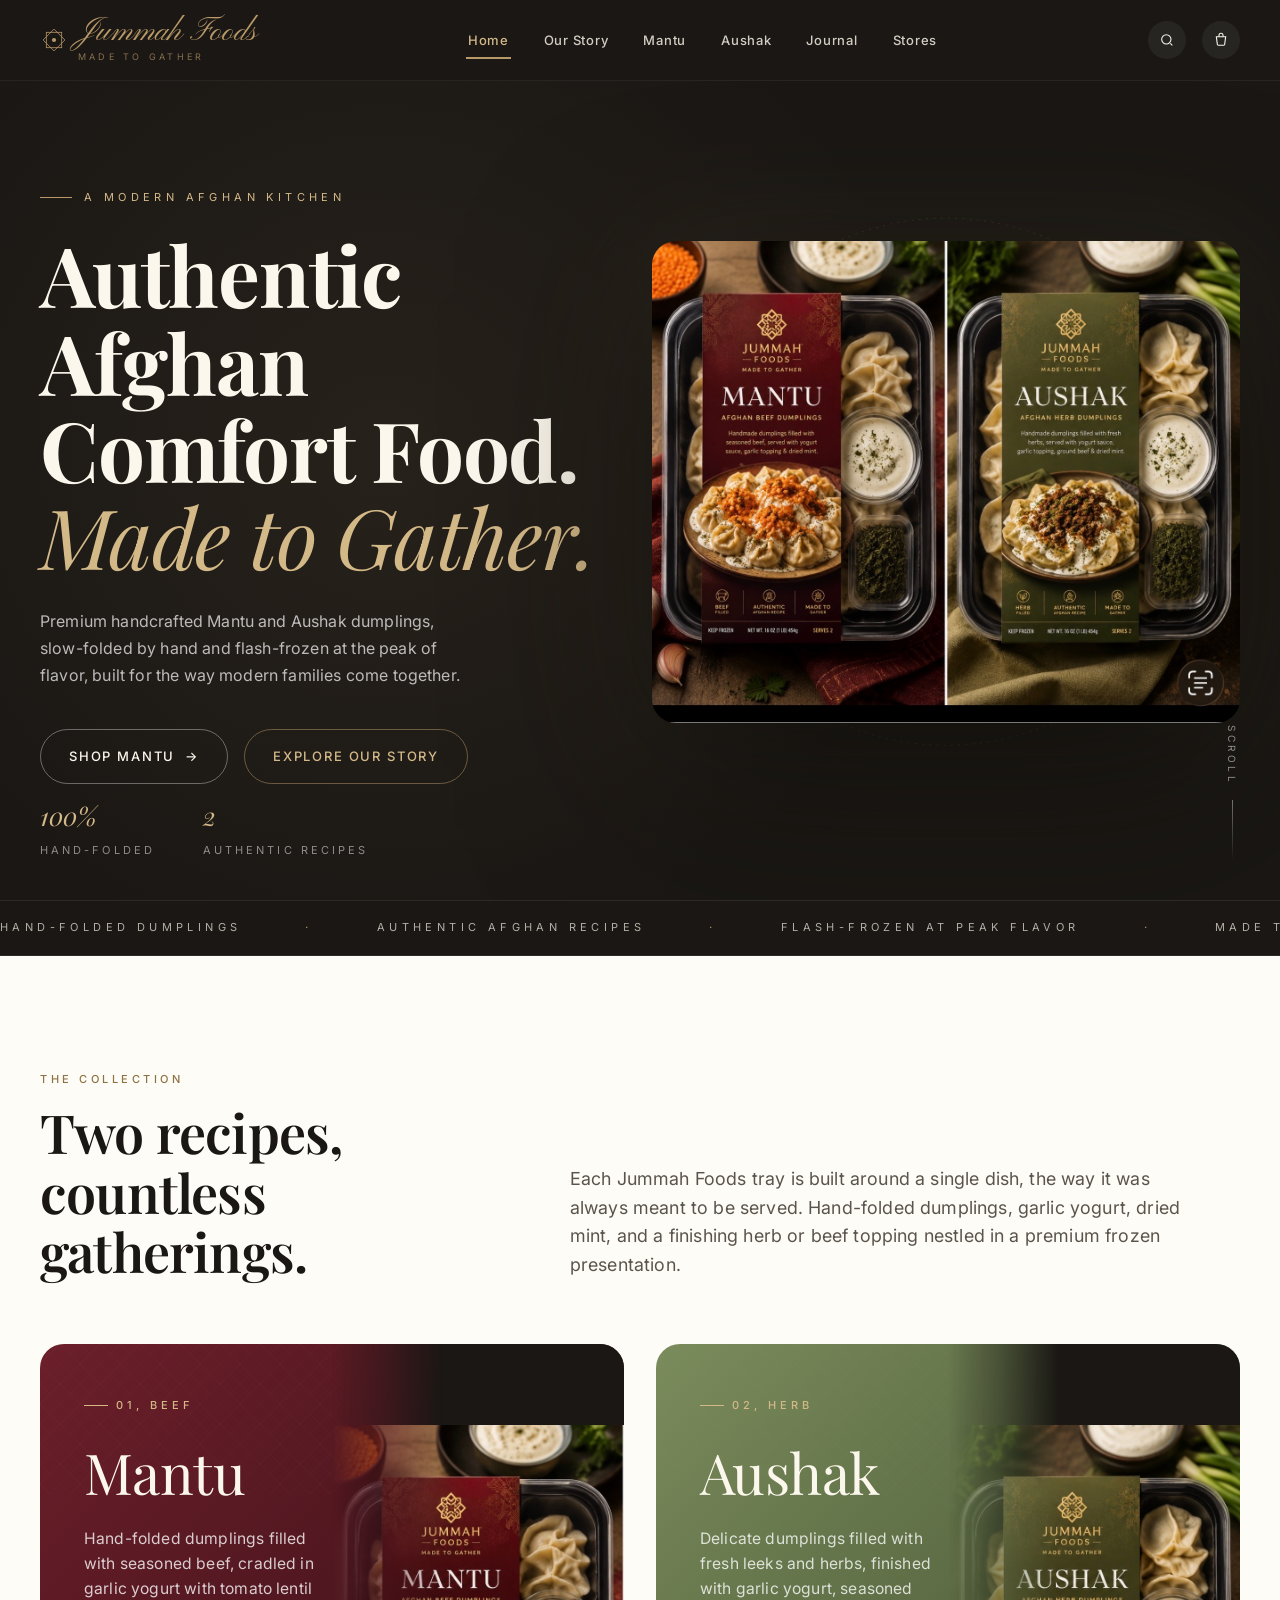
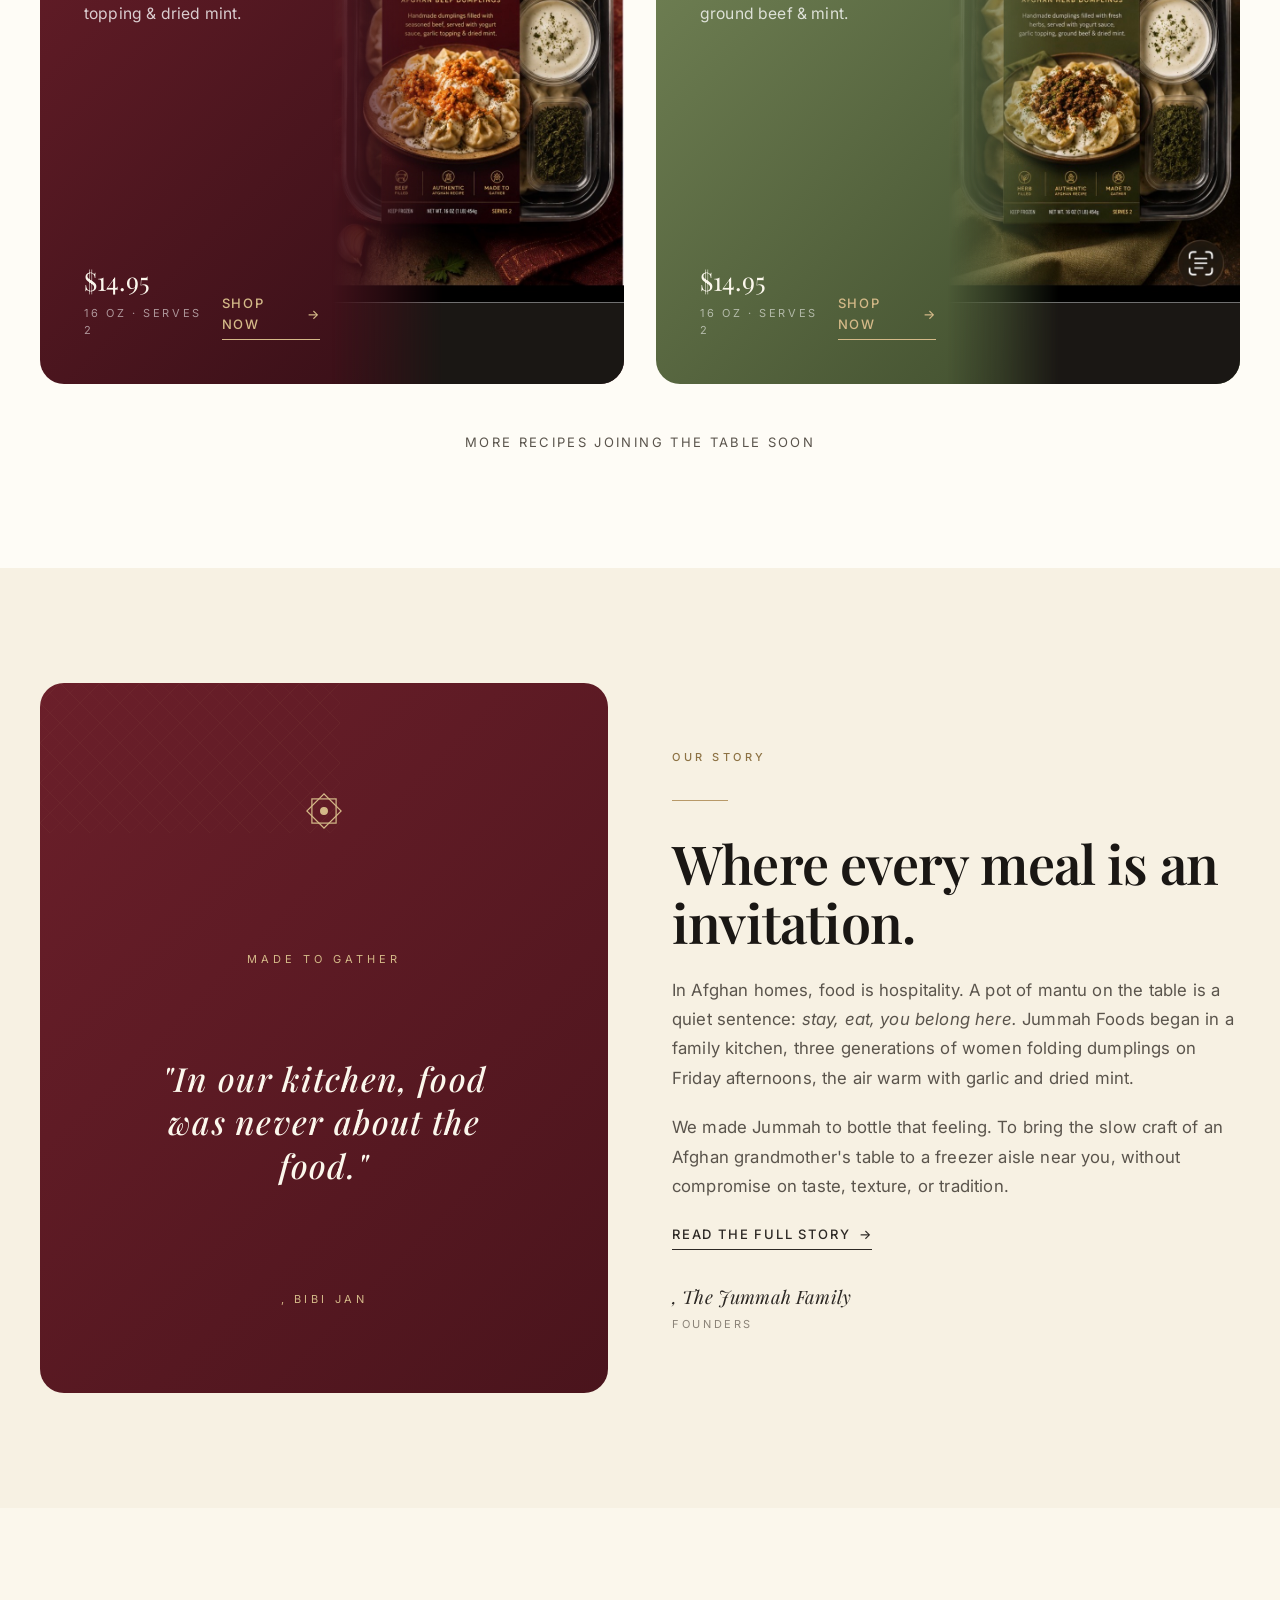
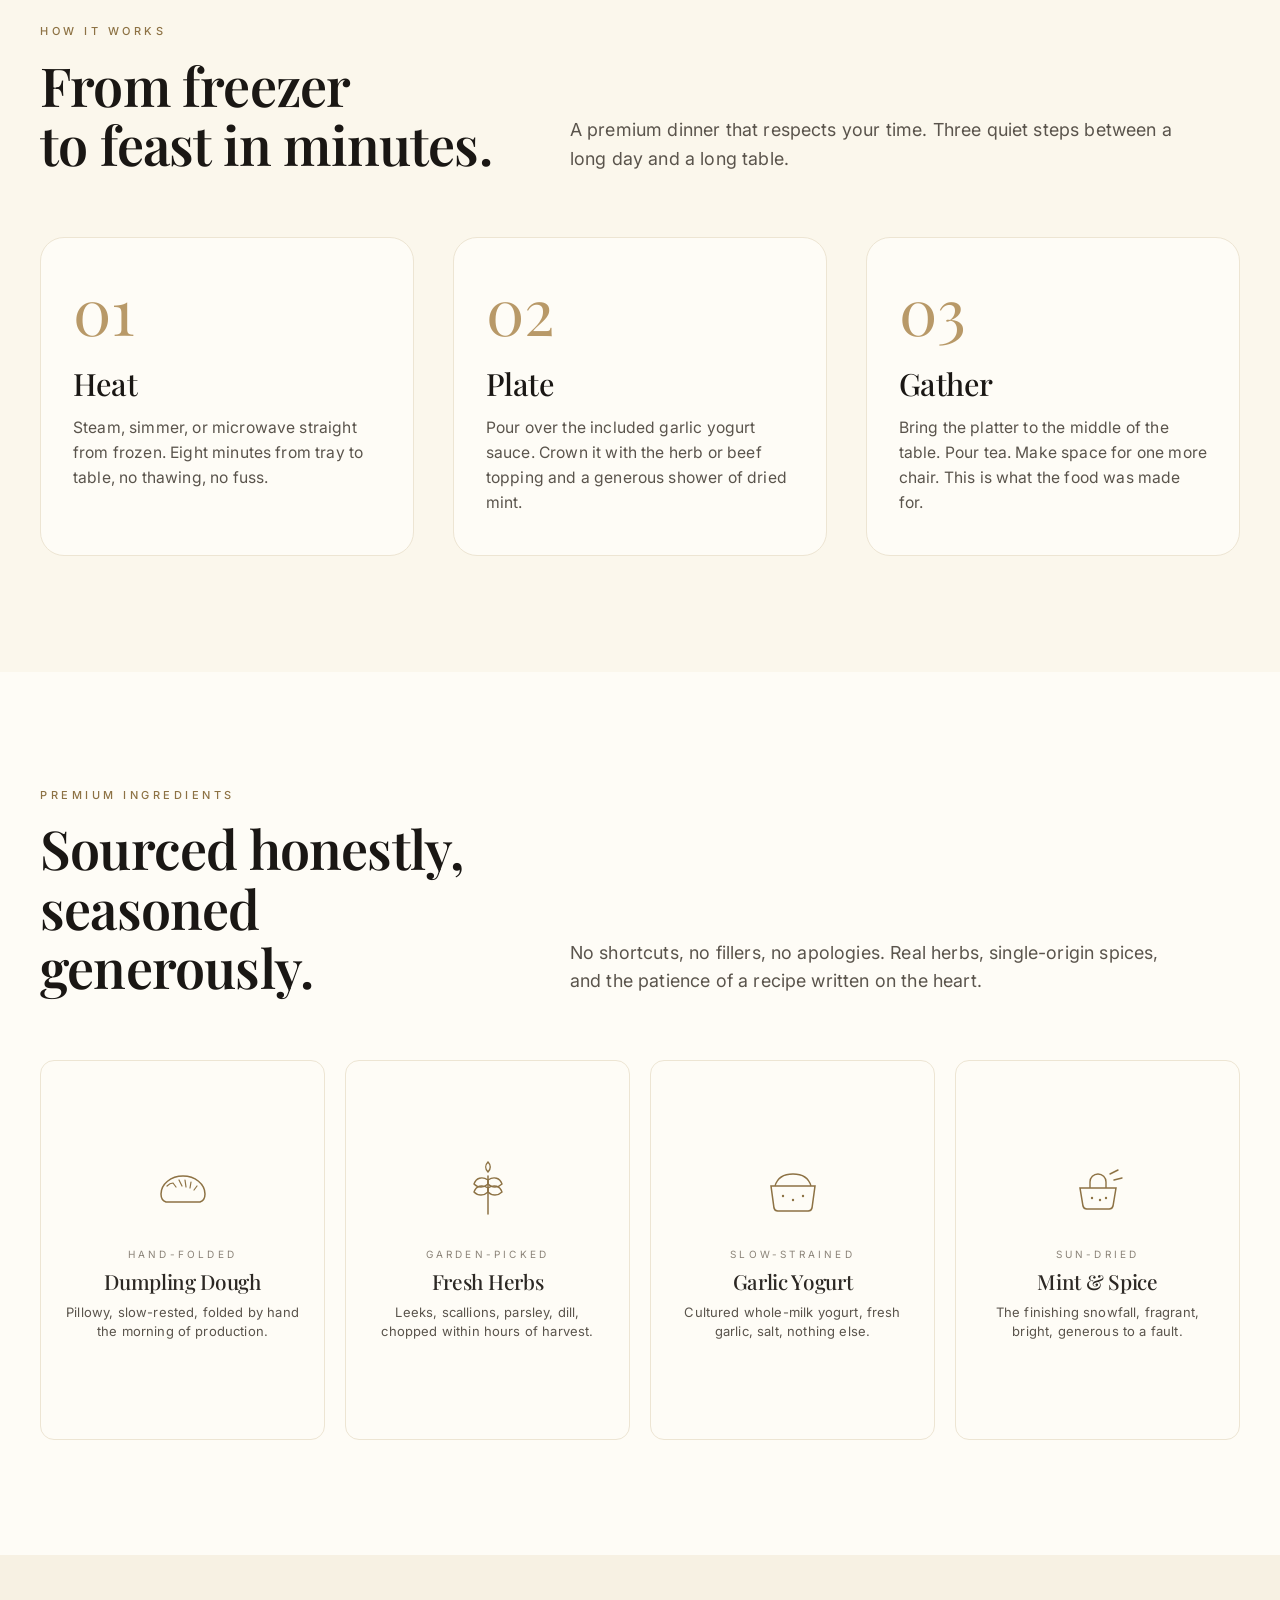
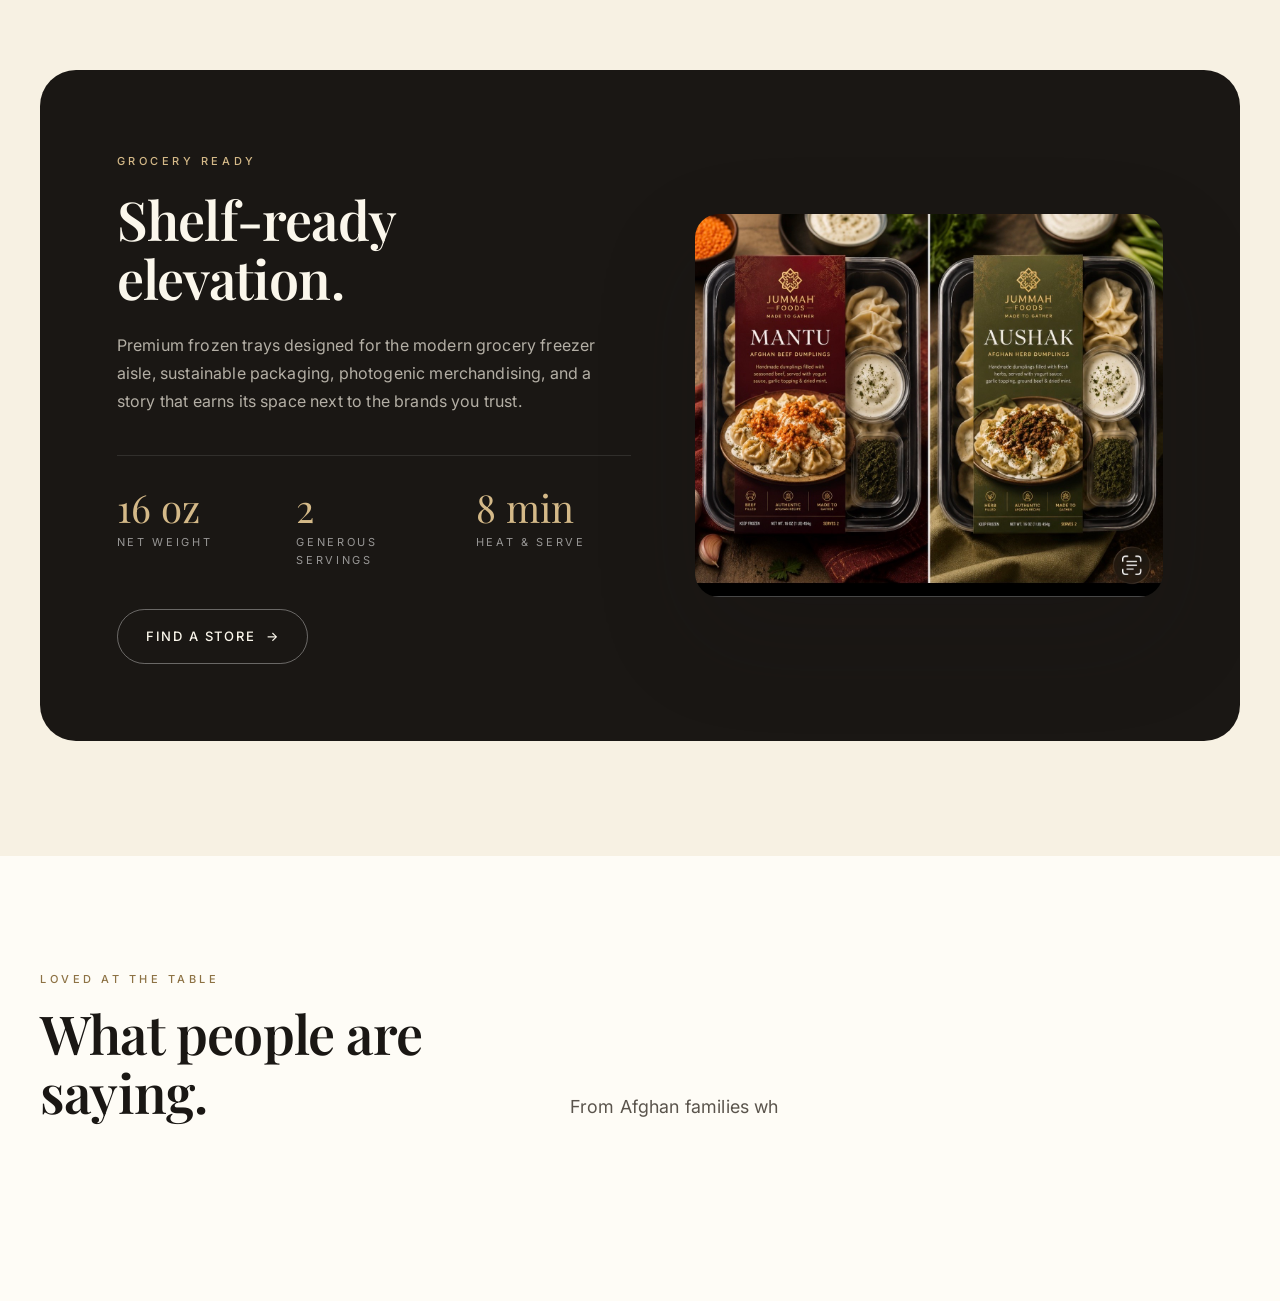
==== commit 0be413d0: "Remove em-dashes site-wide; unify hero button shapes (pills); fix awkward em-tag artifacts" ====
--- a/index.html
+++ b/index.html
@@ -3,23 +3,23 @@
 <head>
   <meta charset="UTF-8" />
   <meta name="viewport" content="width=device-width, initial-scale=1, viewport-fit=cover" />
-  <title>Jummah Foods — Made to Gather | Premium Afghan Frozen Comfort Food</title>
+  <title>Jummah Foods, Made to Gather | Premium Afghan Frozen Comfort Food</title>
   <meta name="description" content="Authentic Afghan Mantu and Aushak dumplings, handcrafted and flash-frozen for modern families. Made to Gather." />
   <meta name="theme-color" content="#1a1714" />
   <link rel="preconnect" href="https://fonts.googleapis.com" />
   <link rel="preconnect" href="https://fonts.gstatic.com" crossorigin />
   <link href="https://fonts.googleapis.com/css2?family=Playfair+Display:ital,wght@0,400;0,500;0,600;0,700;1,400;1,500&family=Inter:wght@300;400;500;600&family=Pinyon+Script&display=swap" rel="stylesheet" />
-  <link rel="stylesheet" href="styles.css?v=1778366914" />
-  <link rel="stylesheet" href="styles-extra.css?v=1778366914" />
+  <link rel="stylesheet" href="styles.css?v=1778368301" />
+  <link rel="stylesheet" href="styles-extra.css?v=1778368301" />
   <style>.reveal{opacity:1!important;transform:none!important}</style>
   <link rel="canonical" href="https://jummahfoods.com/" />
-  <meta property="og:title" content="Jummah Foods — Made to Gather" />
+  <meta property="og:title" content="Jummah Foods, Made to Gather" />
   <meta property="og:description" content="Premium handcrafted Afghan frozen meals designed for modern families." />
   <meta property="og:type" content="website" />
   <meta property="og:url" content="https://jummahfoods.com/" />
   <meta property="og:image" content="https://jummahfoods.com/assets/packaging.jpg" />
   <meta name="twitter:card" content="summary_large_image" />
-  <meta name="twitter:title" content="Jummah Foods — Made to Gather" />
+  <meta name="twitter:title" content="Jummah Foods, Made to Gather" />
   <meta name="twitter:description" content="Premium handcrafted Afghan frozen meals designed for modern families." />
   <meta name="twitter:image" content="https://jummahfoods.com/assets/packaging.jpg" />
 
@@ -147,8 +147,8 @@
     <div class="container hero-grid">
       <div class="hero-text reveal">
         <span class="hero-eyebrow">A Modern Afghan Kitchen</span>
-        <h1>Authentic Afghan<br/>Comfort Food <em>—<br/>Made to Gather.</em></h1>
-        <p>Premium handcrafted Mantu and Aushak dumplings, slow-folded by hand and flash-frozen at the peak of flavor — built for the way modern families come together.</p>
+        <h1>Authentic Afghan<br/>Comfort Food.<br/><em>Made to Gather.</em></h1>
+        <p>Premium handcrafted Mantu and Aushak dumplings, slow-folded by hand and flash-frozen at the peak of flavor, built for the way modern families come together.</p>
         <div class="hero-actions">
           <a href="mantu.html" class="btn btn-outline">Shop Mantu <span class="arrow">→</span></a>
           <a href="story.html" class="btn btn-ghost" style="color:var(--gold-light); border-color:rgba(184,153,104,0.5)">Explore Our Story</a>
@@ -162,7 +162,7 @@
         </svg>
 
         <!-- Hero product photo (Mantu + Aushak packages) -->
-        <img class="hero-package reveal reveal-delay-2" src="assets/packaging.jpg" alt="Jummah Foods Mantu and Aushak — Afghan beef and herb dumplings" />
+        <img class="hero-package reveal reveal-delay-2" src="assets/packaging.jpg" alt="Jummah Foods Mantu and Aushak, Afghan beef and herb dumplings" />
       </div>
     </div>
 
@@ -189,7 +189,7 @@
           <span class="eyebrow">The Collection</span>
           <h2>Two recipes,<br/>countless gatherings.</h2>
         </div>
-        <p class="lede">Each Jummah Foods tray is built around a single dish — the way it was always meant to be served. Hand-folded dumplings, garlic yogurt, dried mint, and a finishing herb or beef topping nestled in a premium frozen presentation.</p>
+        <p class="lede">Each Jummah Foods tray is built around a single dish, the way it was always meant to be served. Hand-folded dumplings, garlic yogurt, dried mint, and a finishing herb or beef topping nestled in a premium frozen presentation.</p>
       </div>
 
       <div class="products-grid">
@@ -197,7 +197,7 @@
         <a class="product-card mantu reveal" href="mantu.html">
           <svg class="product-bg-pattern" aria-hidden="true"><rect width="100%" height="100%" fill="url(#geo-gold)"/></svg>
           <div>
-            <span class="product-tag">01 — Beef</span>
+            <span class="product-tag">01, Beef</span>
             <h3>Mantu</h3>
             <p class="desc">Hand-folded dumplings filled with seasoned beef, cradled in garlic yogurt with tomato lentil topping &amp; dried mint.</p>
           </div>
@@ -215,7 +215,7 @@
         <a class="product-card aushak reveal reveal-delay-1" href="aushak.html">
           <svg class="product-bg-pattern" aria-hidden="true"><rect width="100%" height="100%" fill="url(#geo-gold)"/></svg>
           <div>
-            <span class="product-tag">02 — Herb</span>
+            <span class="product-tag">02, Herb</span>
             <h3>Aushak</h3>
             <p class="desc">Delicate dumplings filled with fresh leeks and herbs, finished with garlic yogurt, seasoned ground beef &amp; mint.</p>
           </div>
@@ -243,16 +243,16 @@
           <div class="badge"><svg viewBox="0 0 80 80" fill="none" stroke="currentColor" stroke-width="1.2"><use href="#medallion" x="20" y="20" width="40" height="40"/></svg></div>
           <span class="sub">Made to Gather</span>
           <h3 class="serif" style="color:var(--ivory); font-style:italic; font-size:clamp(1.6rem, 2.6vw, 2.2rem); max-width:18ch; margin-top:1rem; line-height:1.3">"In our kitchen, food was never about the food."</h3>
-          <span class="quote-attr">— Bibi Jan</span>
+          <span class="quote-attr">, Bibi Jan</span>
         </div>
         <div class="split-text reveal reveal-delay-1">
           <span class="eyebrow">Our Story</span>
           <span class="gold-rule left"></span>
           <h2>Where every meal is an invitation.</h2>
-          <p>In Afghan homes, food is hospitality. A pot of mantu on the table is a quiet sentence: <em>stay, eat, you belong here.</em> Jummah Foods began in a family kitchen — three generations of women folding dumplings on Friday afternoons, the air warm with garlic and dried mint.</p>
+          <p>In Afghan homes, food is hospitality. A pot of mantu on the table is a quiet sentence: <em>stay, eat, you belong here.</em> Jummah Foods began in a family kitchen, three generations of women folding dumplings on Friday afternoons, the air warm with garlic and dried mint.</p>
           <p>We made Jummah to bottle that feeling. To bring the slow craft of an Afghan grandmother's table to a freezer aisle near you, without compromise on taste, texture, or tradition.</p>
           <a href="story.html" class="link-underline">Read the full story <span class="arrow">→</span></a>
-          <div class="signature">— The Jummah Family<small>Founders</small></div>
+          <div class="signature">, The Jummah Family<small>Founders</small></div>
         </div>
       </div>
     </div>
@@ -273,7 +273,7 @@
         <div class="how-card reveal">
           <div class="how-num">01</div>
           <h3>Heat</h3>
-          <p>Steam, simmer, or microwave straight from frozen. Eight minutes from tray to table — no thawing, no fuss.</p>
+          <p>Steam, simmer, or microwave straight from frozen. Eight minutes from tray to table, no thawing, no fuss.</p>
         </div>
         <div class="how-card reveal reveal-delay-1">
           <div class="how-num">02</div>
@@ -311,19 +311,19 @@
           <svg class="ico" viewBox="0 0 64 64" aria-hidden="true"><use href="#ico-herb"/></svg>
           <small>Garden-picked</small>
           <h4>Fresh Herbs</h4>
-          <p>Leeks, scallions, parsley, dill — chopped within hours of harvest.</p>
+          <p>Leeks, scallions, parsley, dill, chopped within hours of harvest.</p>
         </div>
         <div class="icon-card reveal reveal-delay-2">
           <svg class="ico" viewBox="0 0 64 64" aria-hidden="true"><use href="#ico-yogurt"/></svg>
           <small>Slow-strained</small>
           <h4>Garlic Yogurt</h4>
-          <p>Cultured whole-milk yogurt, fresh garlic, salt — nothing else.</p>
+          <p>Cultured whole-milk yogurt, fresh garlic, salt, nothing else.</p>
         </div>
         <div class="icon-card reveal reveal-delay-3">
           <svg class="ico" viewBox="0 0 64 64" aria-hidden="true"><use href="#ico-spice"/></svg>
           <small>Sun-dried</small>
           <h4>Mint &amp; Spice</h4>
-          <p>The finishing snowfall — fragrant, bright, generous to a fault.</p>
+          <p>The finishing snowfall, fragrant, bright, generous to a fault.</p>
         </div>
       </div>
     </div>
@@ -336,7 +336,7 @@
         <div>
           <span class="eyebrow on-dark">Grocery Ready</span>
           <h2 style="margin-top:1rem;">Shelf-ready<br/>elevation.</h2>
-          <p>Premium frozen trays designed for the modern grocery freezer aisle — sustainable packaging, photogenic merchandising, and a story that earns its space next to the brands you trust.</p>
+          <p>Premium frozen trays designed for the modern grocery freezer aisle, sustainable packaging, photogenic merchandising, and a story that earns its space next to the brands you trust.</p>
           <div class="retail-stats">
             <div class="retail-stat"><div class="num">16 oz</div><div class="lbl">Net Weight</div></div>
             <div class="retail-stat"><div class="num">2</div><div class="lbl">Generous Servings</div></div>
--- a/styles.css
+++ b/styles.css
@@ -168,25 +168,25 @@
   background: transparent;
   color: var(--ivory);
   border: 1px solid rgba(255,255,255,0.35);
-  padding: 18px 36px;
-  border-radius: 0;
-  letter-spacing: 0.18em;
 }
 .btn-outline:hover {
   background: var(--gold);
   color: var(--black);
   border-color: var(--gold);
-  transform: none;
+  transform: translateY(-2px);
+  box-shadow: var(--shadow-md);
 }
 .btn-outline-dark {
   background: transparent;
   color: var(--charcoal);
   border: 1px solid var(--charcoal);
-  padding: 18px 36px;
-  border-radius: 0;
-  letter-spacing: 0.18em;
-}
-.btn-outline-dark:hover { background: var(--charcoal); color: var(--ivory); }
+}
+.btn-outline-dark:hover {
+  background: var(--charcoal);
+  color: var(--ivory);
+  transform: translateY(-2px);
+  box-shadow: var(--shadow-md);
+}
 
 .btn-burgundy { background: var(--burgundy); color: var(--ivory); }
 .btn-burgundy:hover { background: var(--burgundy-deep); transform: translateY(-2px); box-shadow: var(--shadow-md); }
@@ -1354,4 +1354,5 @@
 }
 .gold-rule.left { margin-left: 0; }
 
-/* Hide on small */+/* Hide on small */
+@media (max-width: 760px
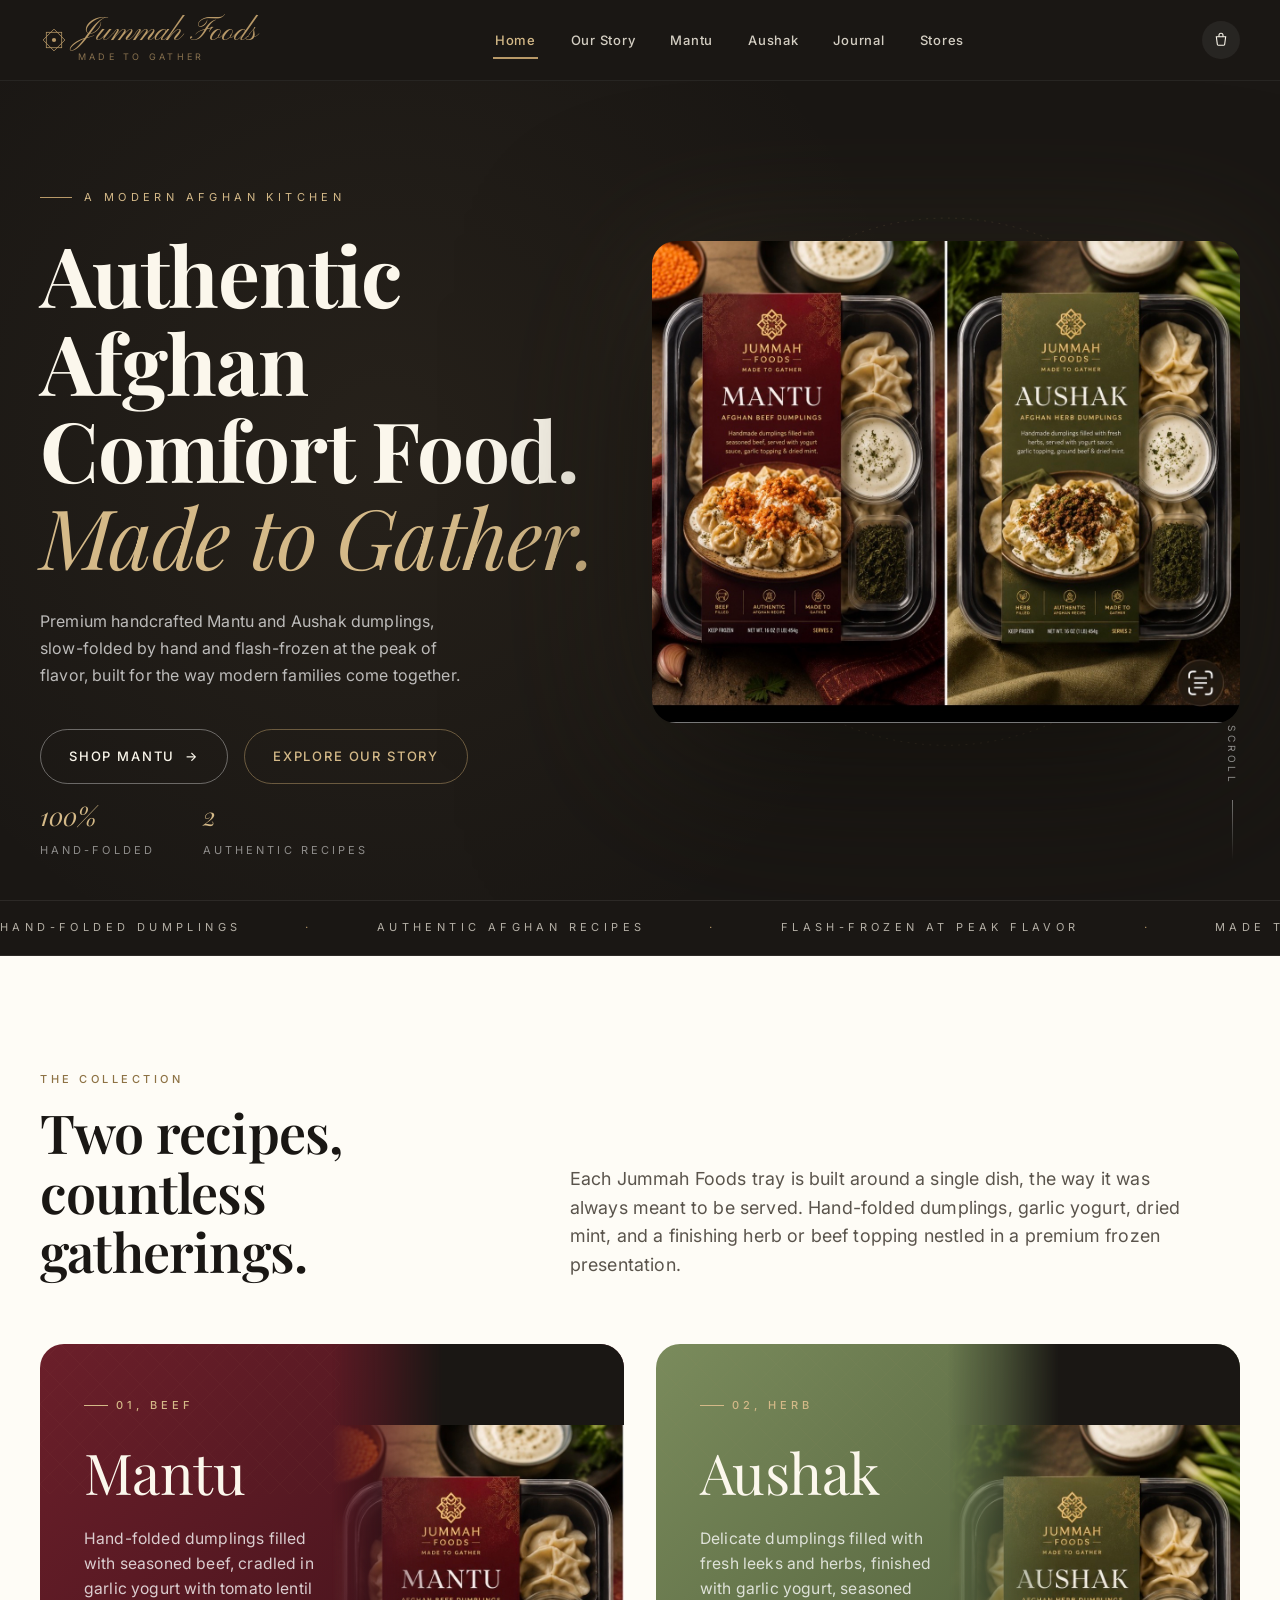
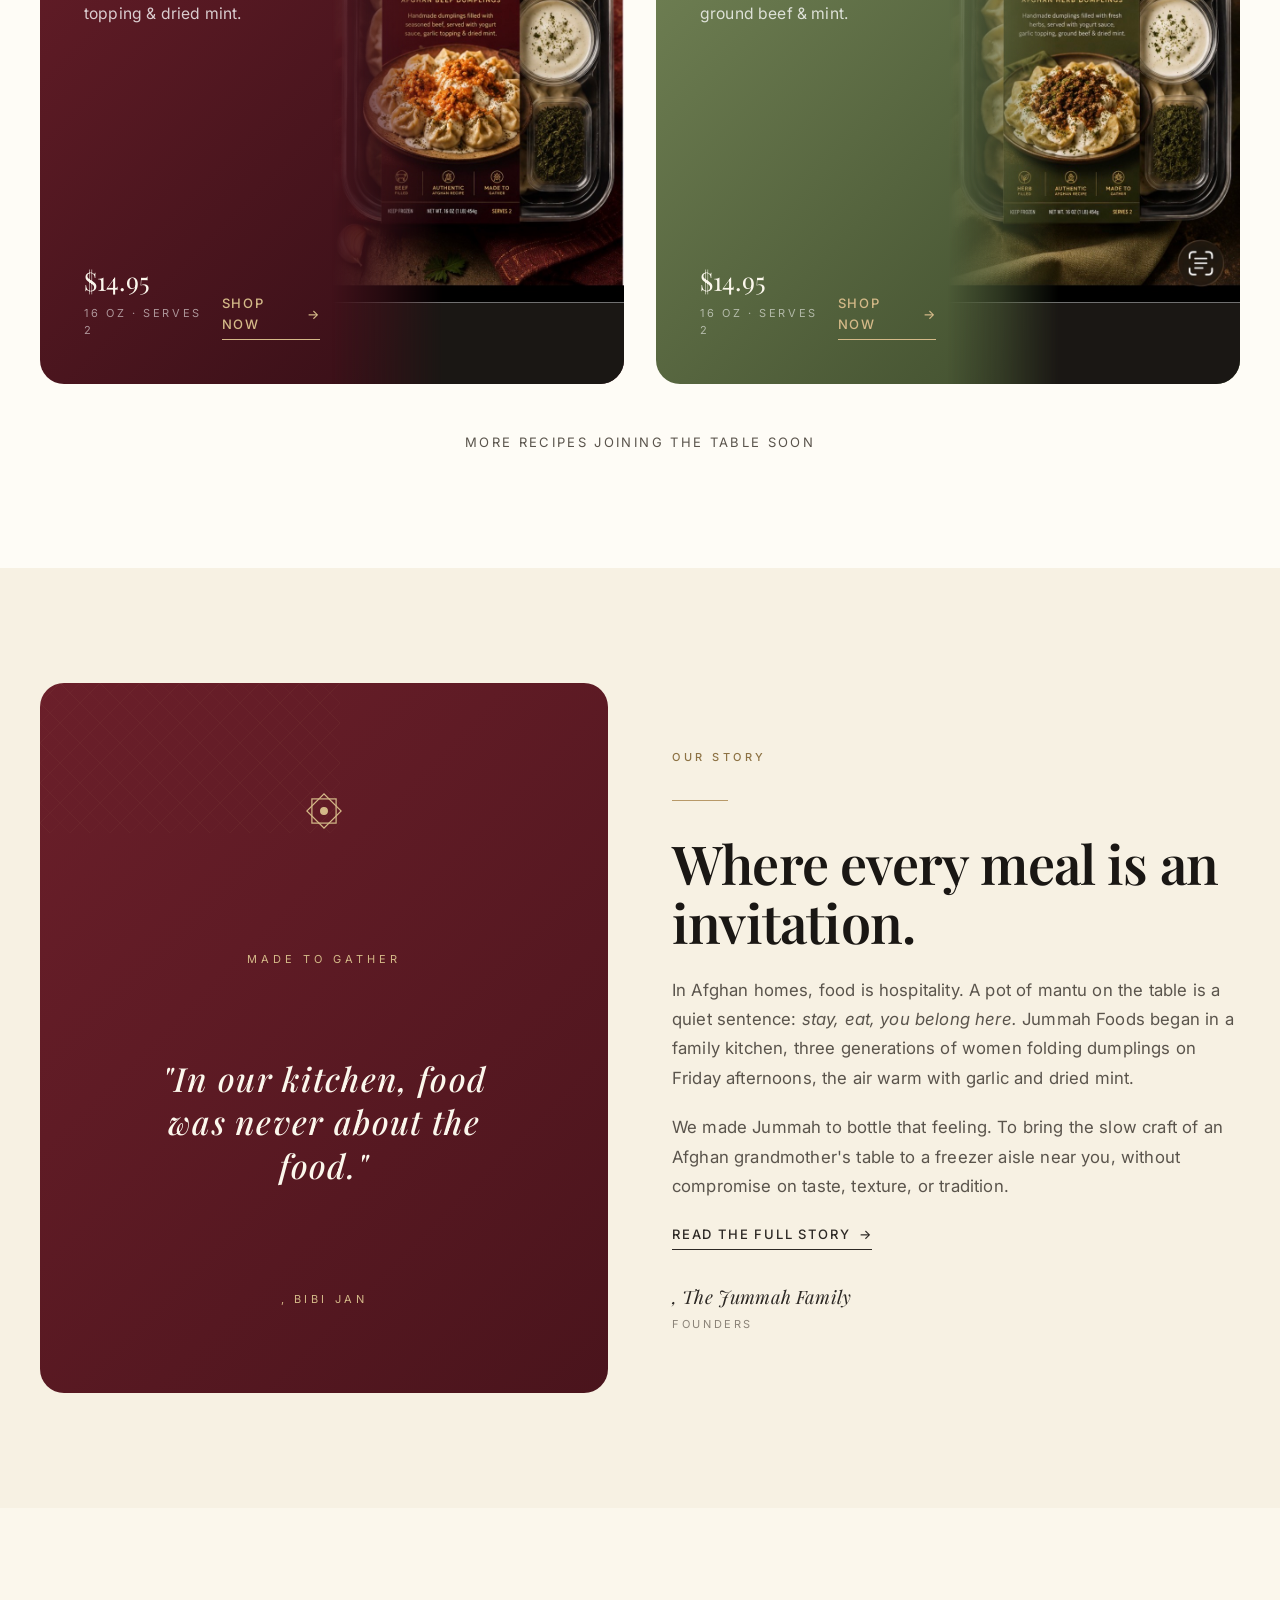
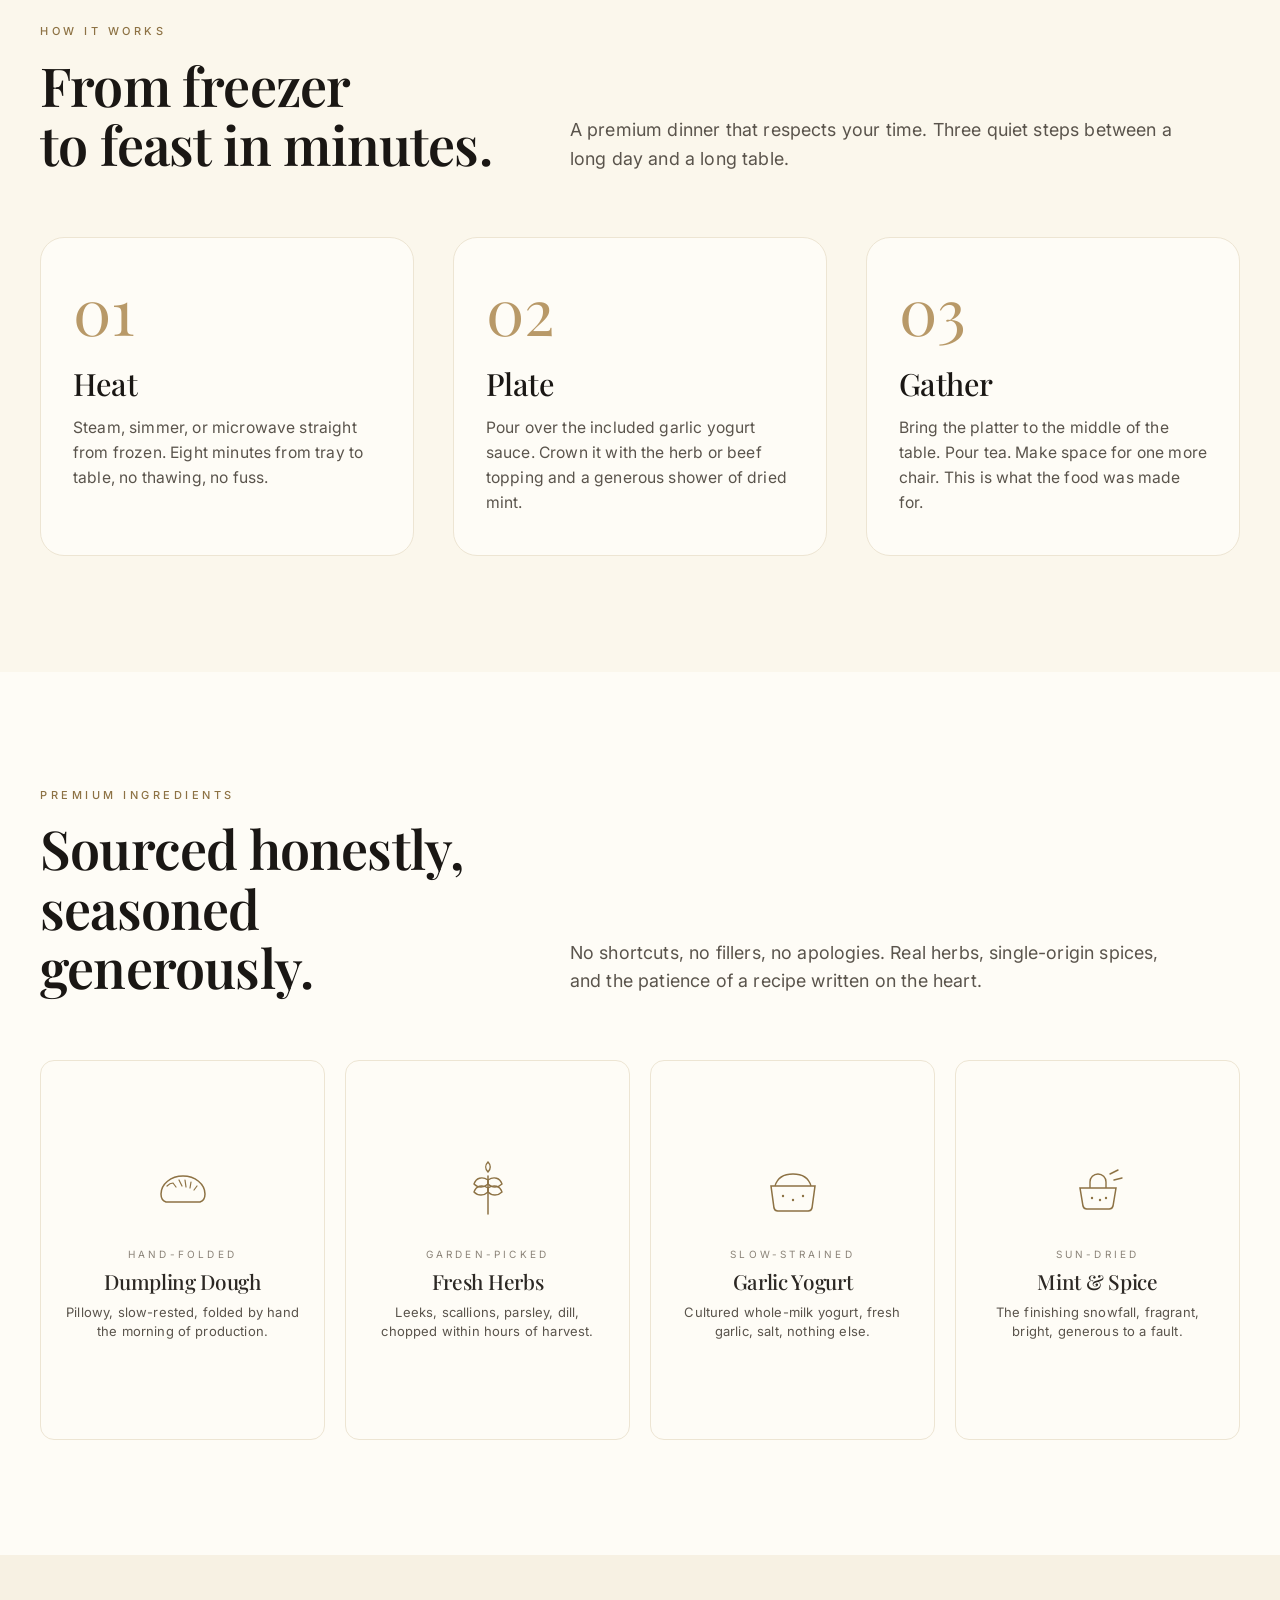
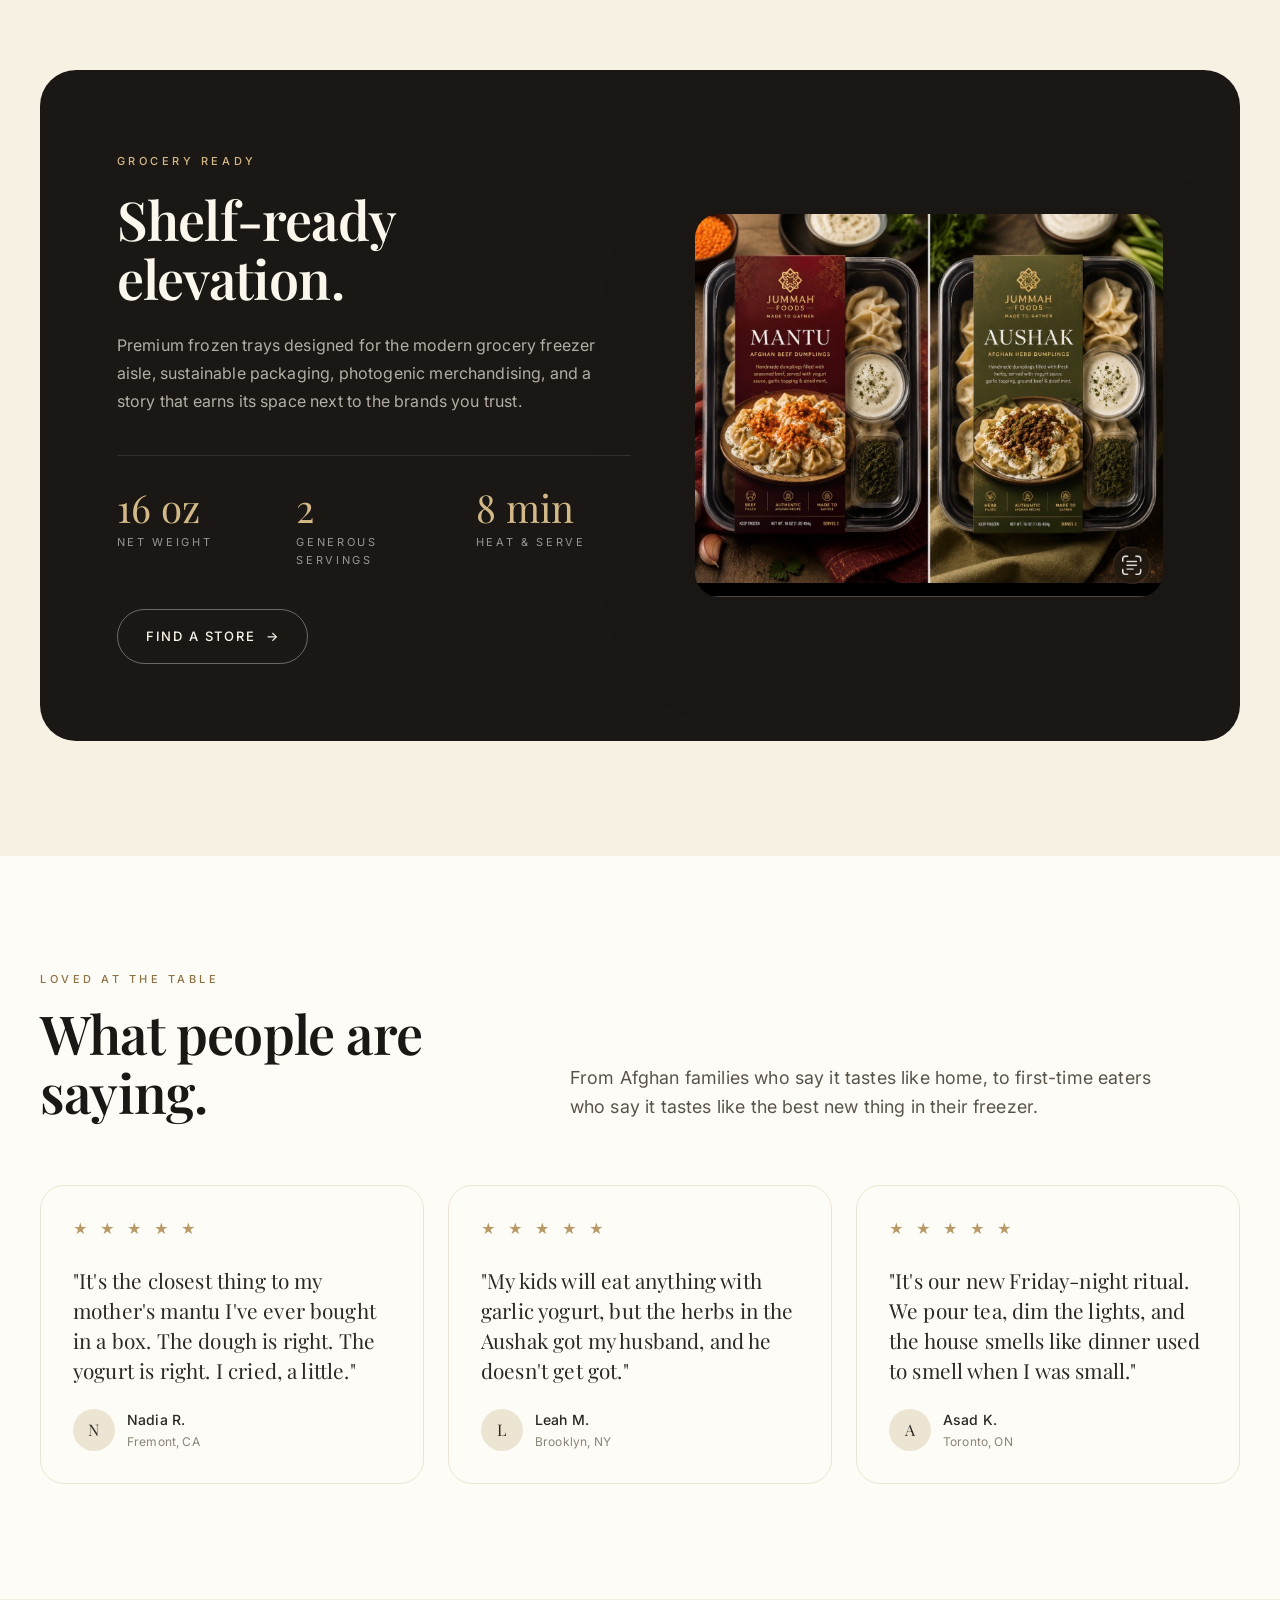
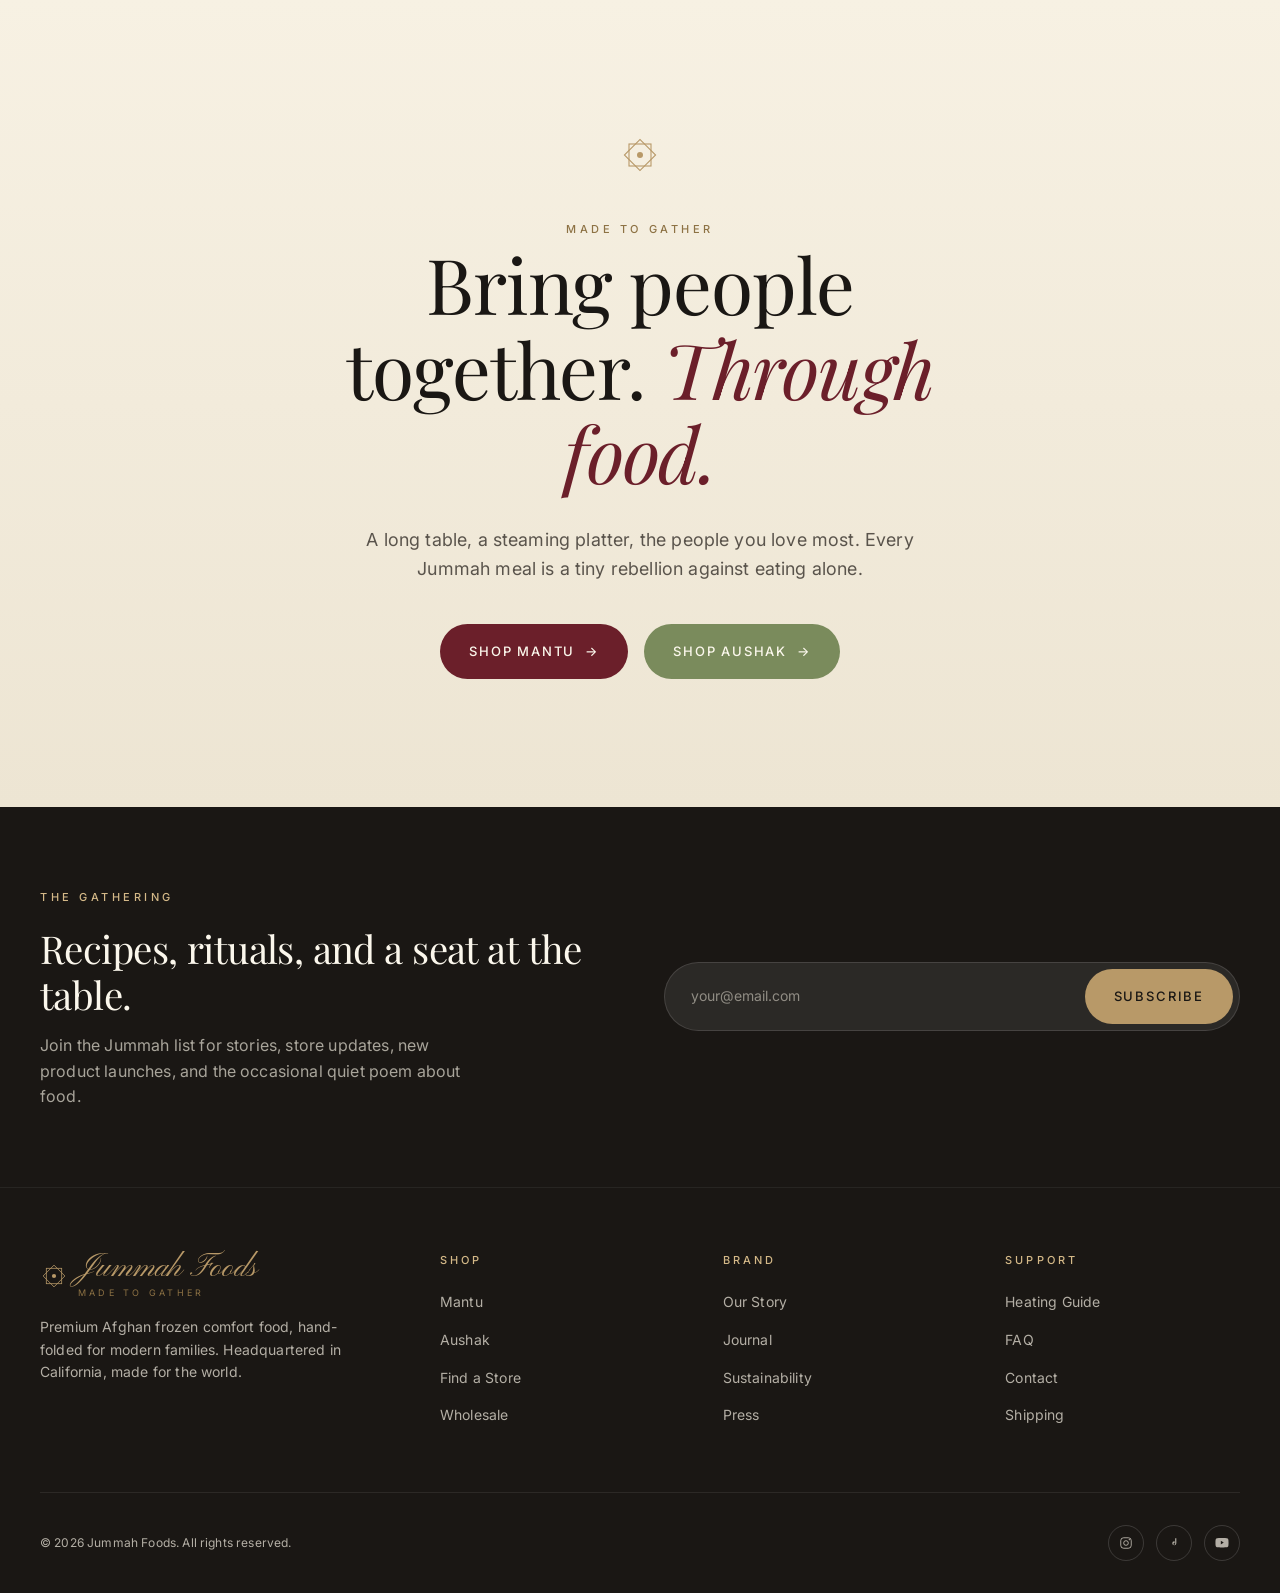
==== commit 76a32a97: "Restore index.html testimonials/CTA/footer; wire cart icon to Shopify; hide search; fix placeholder " ====
--- a/index.html
+++ b/index.html
@@ -9,8 +9,8 @@
   <link rel="preconnect" href="https://fonts.googleapis.com" />
   <link rel="preconnect" href="https://fonts.gstatic.com" crossorigin />
   <link href="https://fonts.googleapis.com/css2?family=Playfair+Display:ital,wght@0,400;0,500;0,600;0,700;1,400;1,500&family=Inter:wght@300;400;500;600&family=Pinyon+Script&display=swap" rel="stylesheet" />
-  <link rel="stylesheet" href="styles.css?v=1778368301" />
-  <link rel="stylesheet" href="styles-extra.css?v=1778368301" />
+  <link rel="stylesheet" href="styles.css?v=1778368770" />
+  <link rel="stylesheet" href="styles-extra.css?v=1778368770" />
   <style>.reveal{opacity:1!important;transform:none!important}</style>
   <link rel="canonical" href="https://jummahfoods.com/" />
   <meta property="og:title" content="Jummah Foods, Made to Gather" />
@@ -122,8 +122,7 @@
         <a href="stores.html">Stores</a>
       </nav>
       <div class="nav-cta">
-        <button class="nav-icon" aria-label="Search"><svg viewBox="0 0 24 24" fill="none" stroke="currentColor" stroke-width="1.6"><circle cx="11" cy="11" r="7"/><path d="m20 20-3-3"/></svg></button>
-        <button class="nav-icon cart" aria-label="Cart"><svg viewBox="0 0 24 24" fill="none" stroke="currentColor" stroke-width="1.6"><path d="M5 7h14l-1.5 11.5a2 2 0 0 1-2 1.5H8.5a2 2 0 0 1-2-1.5L5 7Z"/><path d="M9 7V5a3 3 0 0 1 6 0v2"/></svg></button>
+        <a class="nav-icon cart" href="https://shop.jummahfoods.com/cart" aria-label="Cart"><svg viewBox="0 0 24 24" fill="none" stroke="currentColor" stroke-width="1.6"><path d="M5 7h14l-1.5 11.5a2 2 0 0 1-2 1.5H8.5a2 2 0 0 1-2-1.5L5 7Z"/><path d="M9 7V5a3 3 0 0 1 6 0v2"/></svg></a>
         <button class="nav-toggle" aria-label="Menu"><svg viewBox="0 0 24 24" fill="none" stroke="currentColor" stroke-width="1.6"><path d="M4 7h16M4 12h16M4 17h16"/></svg></button>
       </div>
     </div>
@@ -361,4 +360,82 @@
           <span class="eyebrow">Loved at the Table</span>
           <h2>What people are saying.</h2>
         </div>
-        <p class="lede">From Afghan families wh+        <p class="lede">From Afghan families who say it tastes like home, to first-time eaters who say it tastes like the best new thing in their freezer.</p>
+      </div>
+
+      <div class="tcards">
+        <div class="tcard">
+          <div class="stars">&#9733; &#9733; &#9733; &#9733; &#9733;</div>
+          <blockquote>"It's the closest thing to my mother's mantu I've ever bought in a box. The dough is right. The yogurt is right. I cried, a little."</blockquote>
+          <div class="tcite"><div class="tcite-avatar">N</div><div class="tcite-meta"><div class="name">Nadia R.</div><div class="loc">Fremont, CA</div></div></div>
+        </div>
+        <div class="tcard">
+          <div class="stars">&#9733; &#9733; &#9733; &#9733; &#9733;</div>
+          <blockquote>"My kids will eat anything with garlic yogurt, but the herbs in the Aushak got my husband, and he doesn't get got."</blockquote>
+          <div class="tcite"><div class="tcite-avatar">L</div><div class="tcite-meta"><div class="name">Leah M.</div><div class="loc">Brooklyn, NY</div></div></div>
+        </div>
+        <div class="tcard">
+          <div class="stars">&#9733; &#9733; &#9733; &#9733; &#9733;</div>
+          <blockquote>"It's our new Friday-night ritual. We pour tea, dim the lights, and the house smells like dinner used to smell when I was small."</blockquote>
+          <div class="tcite"><div class="tcite-avatar">A</div><div class="tcite-meta"><div class="name">Asad K.</div><div class="loc">Toronto, ON</div></div></div>
+        </div>
+      </div>
+    </div>
+  </section>
+
+  <!-- ==================== FINAL CTA ==================== -->
+  <section class="cta-final">
+    <div class="container-narrow">
+      <svg class="cta-final-ornament" viewBox="0 0 56 56" aria-hidden="true"><use href="#medallion" x="8" y="8" width="40" height="40"/></svg>
+      <span class="eyebrow">Made to Gather</span>
+      <h2>Bring people together. <em>Through food.</em></h2>
+      <p class="lede">A long table, a steaming platter, the people you love most. Every Jummah meal is a tiny rebellion against eating alone.</p>
+      <div style="margin-top:2.5rem; display:flex; gap:1rem; justify-content:center; flex-wrap:wrap">
+        <a href="mantu.html" class="btn btn-burgundy">Shop Mantu <span class="arrow">&rarr;</span></a>
+        <a href="aushak.html" class="btn btn-sage">Shop Aushak <span class="arrow">&rarr;</span></a>
+      </div>
+    </div>
+  </section>
+
+  <!-- ==================== NEWSLETTER ==================== -->
+  <section class="newsletter">
+    <div class="container newsletter-inner">
+      <div>
+        <span class="eyebrow on-dark">The Gathering</span>
+        <h3 style="margin-top:1rem">Recipes, rituals, and a seat at the table.</h3>
+        <p>Join the Jummah list for stories, store updates, new product launches, and the occasional quiet poem about food.</p>
+      </div>
+      <form data-newsletter aria-label="Newsletter signup">
+        <input type="email" required placeholder="your@email.com" aria-label="Email address" />
+        <button type="submit" class="btn btn-gold">Subscribe</button>
+      </form>
+    </div>
+  </section>
+
+  <!-- ==================== FOOTER ==================== -->
+  <footer class="footer">
+    <div class="container">
+      <div class="footer-grid">
+        <div class="footer-brand">
+          <a class="brand" href="index.html">
+            <svg class="brand-mark" viewBox="0 0 32 32" style="color:var(--gold)" aria-hidden="true"><use href="#medallion"/></svg>
+            <span><span class="brand-name">Jummah Foods</span><span class="brand-tag">Made to Gather</span></span>
+          </a>
+          <p>Premium Afghan frozen comfort food, hand-folded for modern families. Headquartered in California, made for the world.</p>
+        </div>
+        <div><h5>Shop</h5><ul><li><a href="mantu.html">Mantu</a></li><li><a href="aushak.html">Aushak</a></li><li><a href="stores.html">Find a Store</a></li><li><a href="#">Wholesale</a></li></ul></div>
+        <div><h5>Brand</h5><ul><li><a href="story.html">Our Story</a></li><li><a href="recipes.html">Journal</a></li><li><a href="#">Sustainability</a></li><li><a href="#">Press</a></li></ul></div>
+        <div><h5>Support</h5><ul><li><a href="#">Heating Guide</a></li><li><a href="#">FAQ</a></li><li><a href="#">Contact</a></li><li><a href="#">Shipping</a></li></ul></div>
+      </div>
+      <div class="footer-bottom">
+        <span>&copy; <span data-year>2026</span> Jummah Foods. All rights reserved.</span>
+        <div class="footer-social">
+          <a href="#" aria-label="Instagram"><svg viewBox="0 0 24 24" fill="none" stroke="currentColor" stroke-width="1.6"><rect x="3" y="3" width="18" height="18" rx="5"/><circle cx="12" cy="12" r="4"/><circle cx="17.5" cy="6.5" r="0.5" fill="currentColor"/></svg></a>
+          <a href="#" aria-label="TikTok"><svg viewBox="0 0 24 24" fill="currentColor"><path d="M16 4v8.5a3.5 3.5 0 1 1-3.5-3.5h.5V12h-.5a1.5 1.5 0 1 0 1.5 1.5V4h2Z"/></svg></a>
+          <a href="#" aria-label="YouTube"><svg viewBox="0 0 24 24" fill="currentColor"><path d="M23 7s-.2-1.6-.9-2.3c-.8-.9-1.7-.9-2.1-.9C16.7 3.5 12 3.5 12 3.5s-4.7 0-8 .3c-.4 0-1.3 0-2.1.9C1.2 5.4 1 7 1 7s-.2 1.9-.2 3.7v1.6c0 1.8.2 3.7.2 3.7s.2 1.6.9 2.3c.8.9 1.9.9 2.4 1 1.8.2 7.7.3 7.7.3s4.7 0 8-.3c.4 0 1.3 0 2.1-.9.7-.7.9-2.3.9-2.3s.2-1.9.2-3.7v-1.6c0-1.8-.2-3.7-.2-3.7ZM10 14.6V8l5 3.3-5 3.3Z"/></svg></a>
+        </div>
+      </div>
+    </div>
+  </footer>
+</body>
+</html>
--- a/styles-extra.css
+++ b/styles-extra.css
@@ -139,3 +139,10 @@
 .hero-orbits { position: absolute; inset: 0; pointer-events: none; z-index: 1; width: 100%; height: 100%; }
 .hero-orbits circle { fill: none; stroke: rgba(184,153,104,0.18); stroke-dasharray: 2 6; }
 @media (max-width: 920px) { .hero-package { max-width: 90%; transform: none; } }
+
+/* Fix placeholder card: hide the burgundy ::before showing through */
+.product-card.placeholder::before,
+.product-card.placeholder::after { display: none !important; }
+.product-card.placeholder { background: var(--paper) !important; color: var(--charcoal); }
+.product-card.placeholder h3 { color: var(--charcoal) !important; }
+.product-card.placeholder p { color: var(--graphite) !important; }
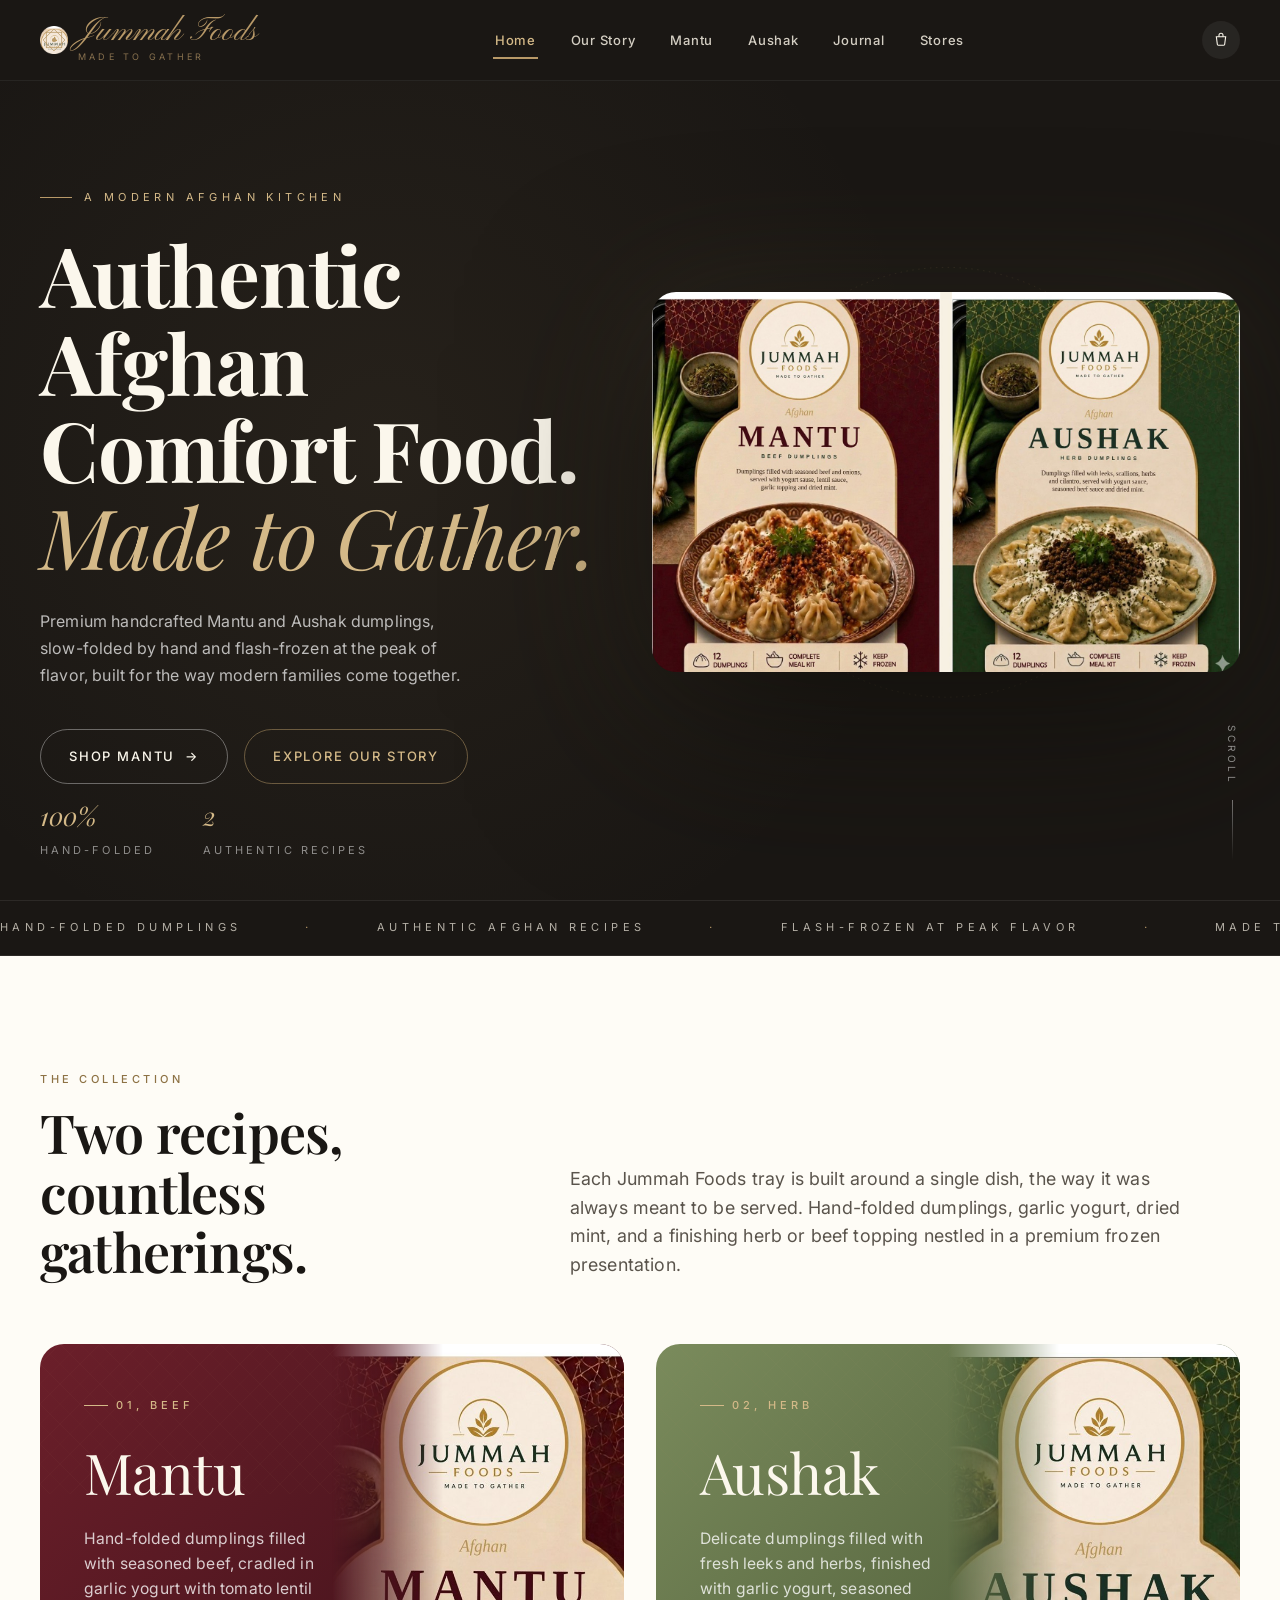
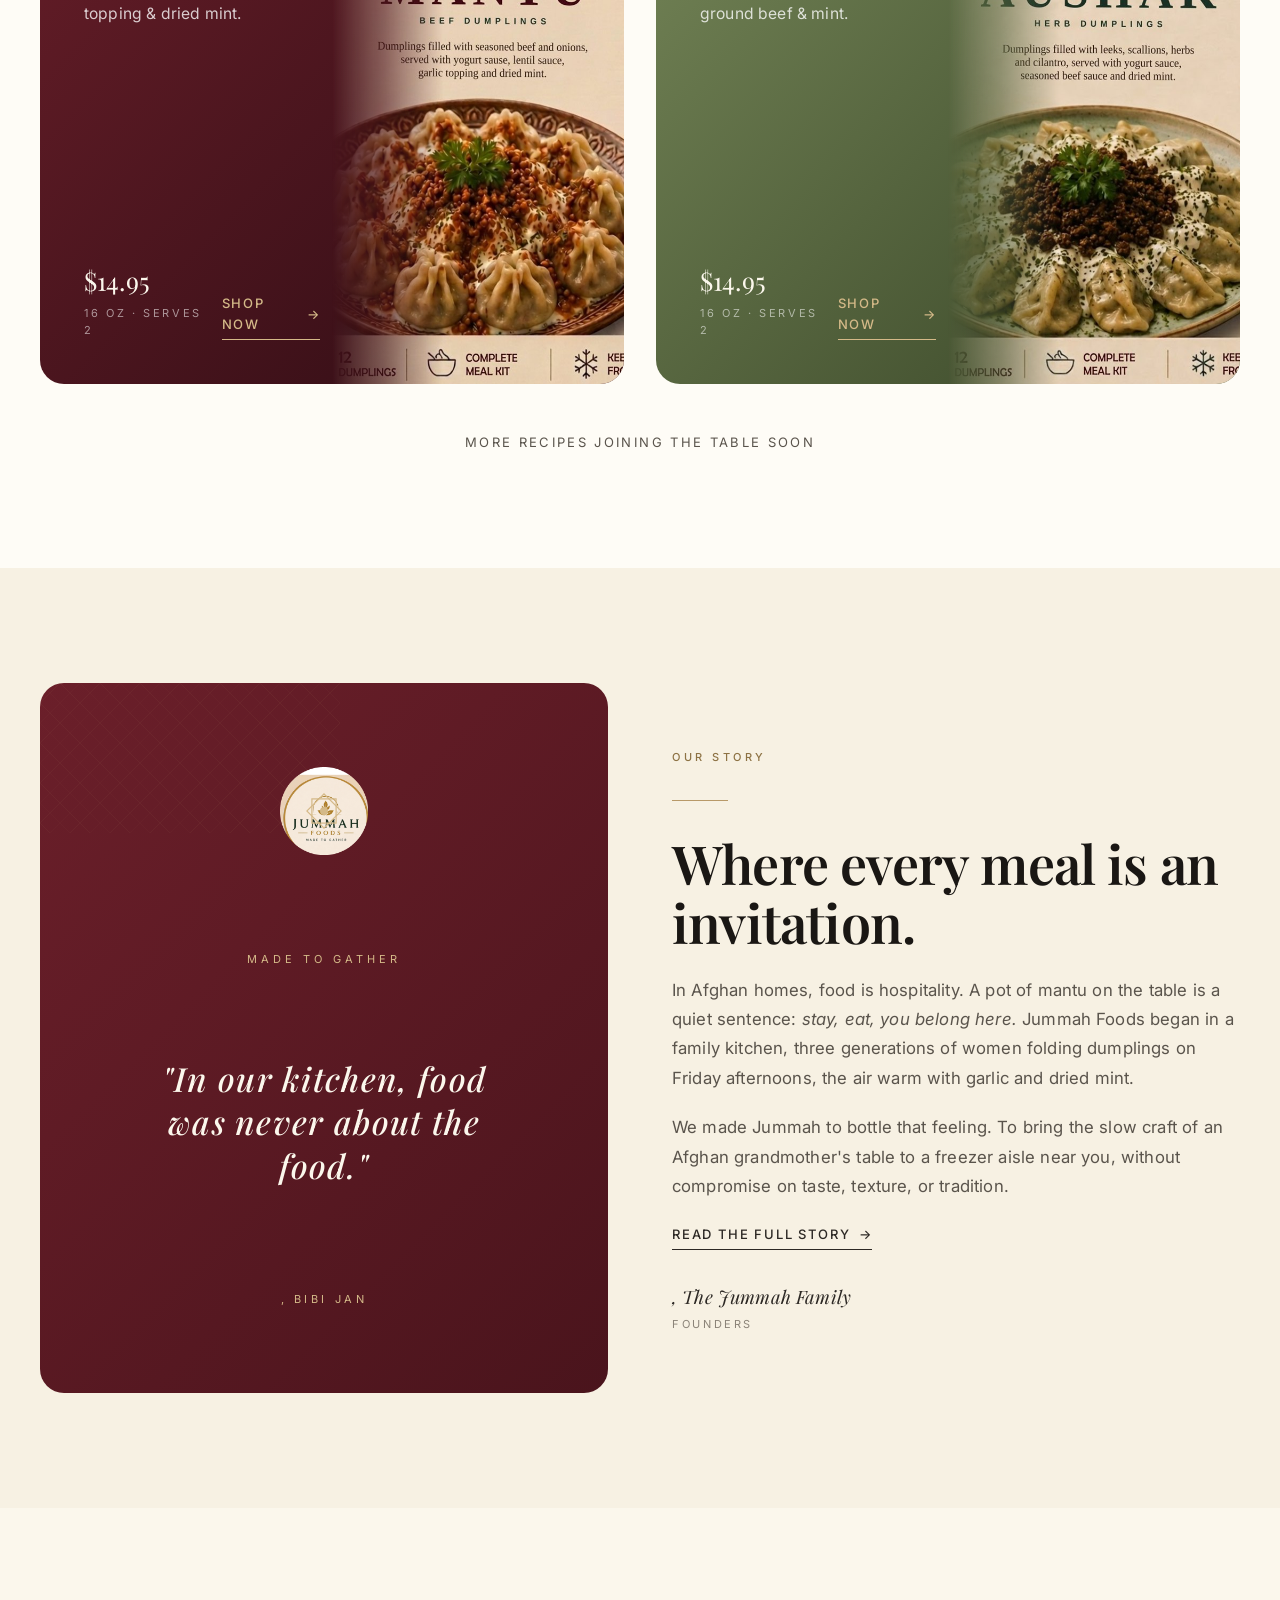
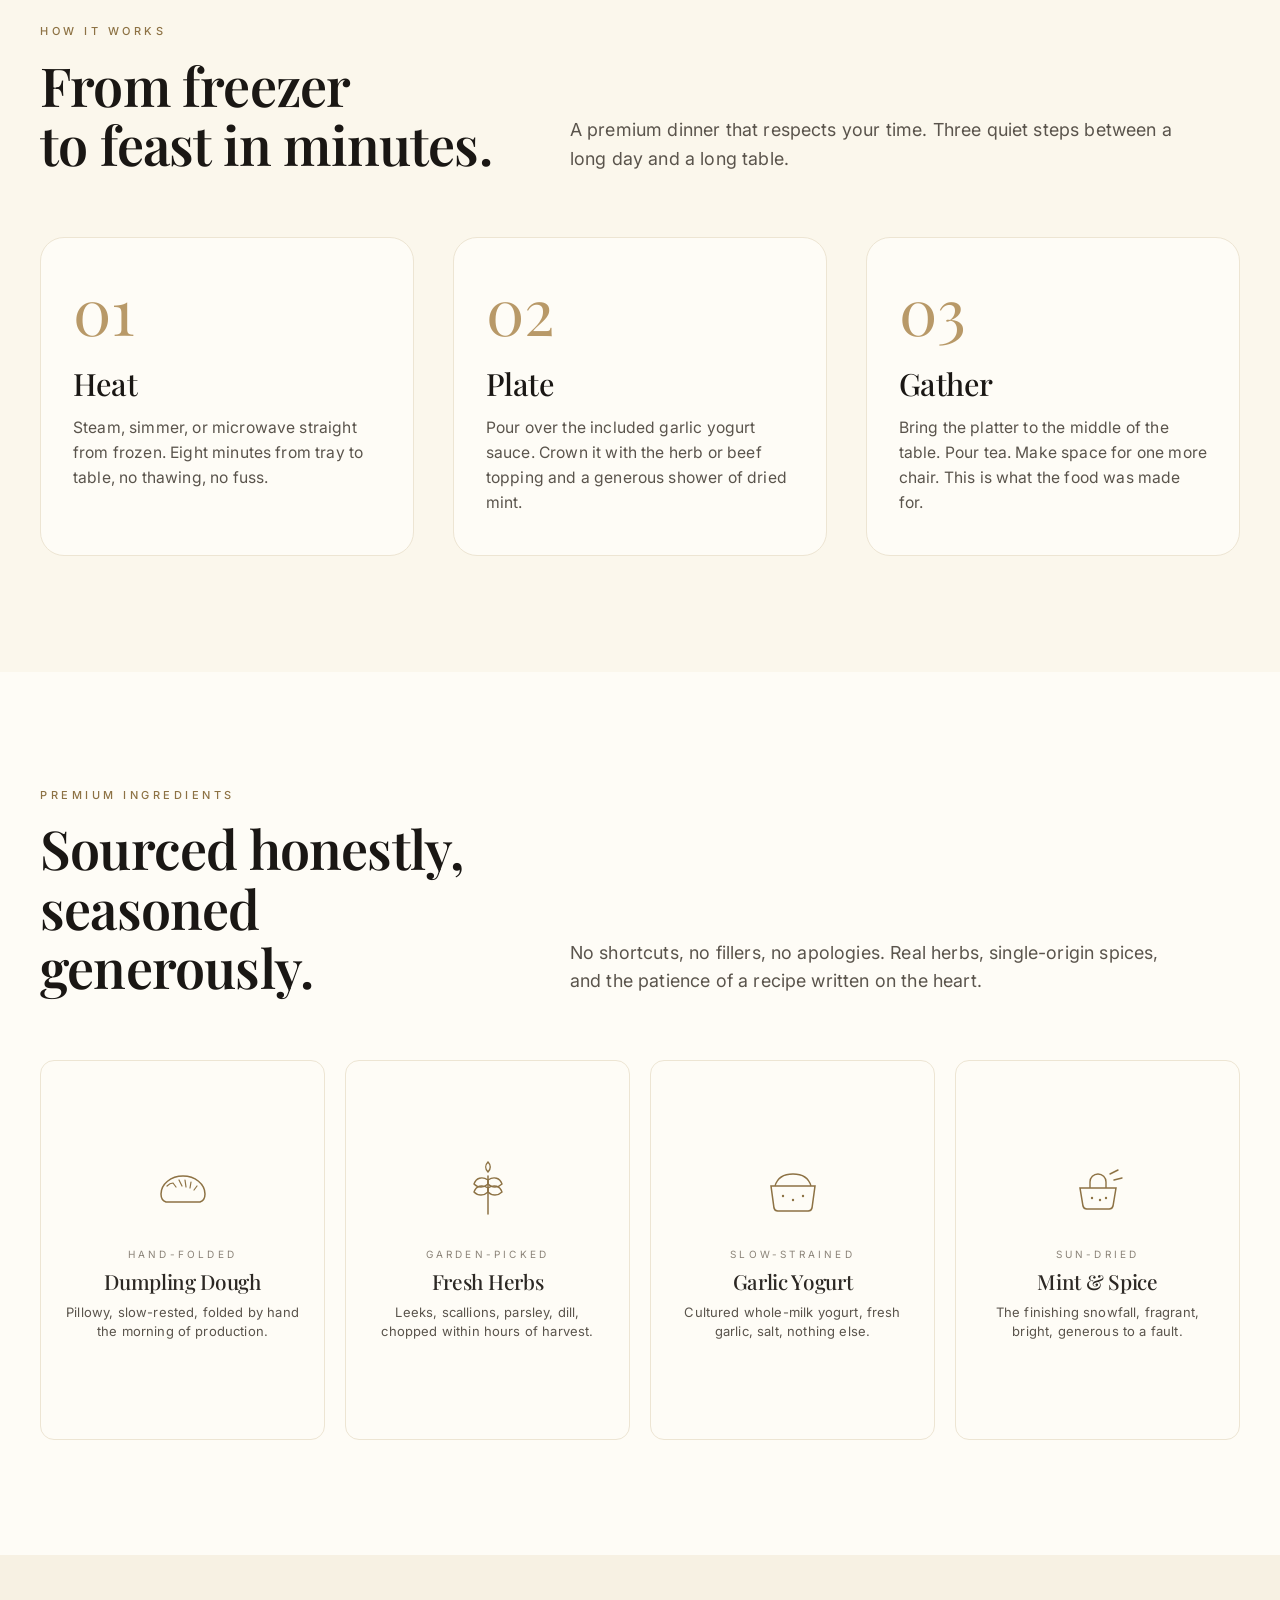
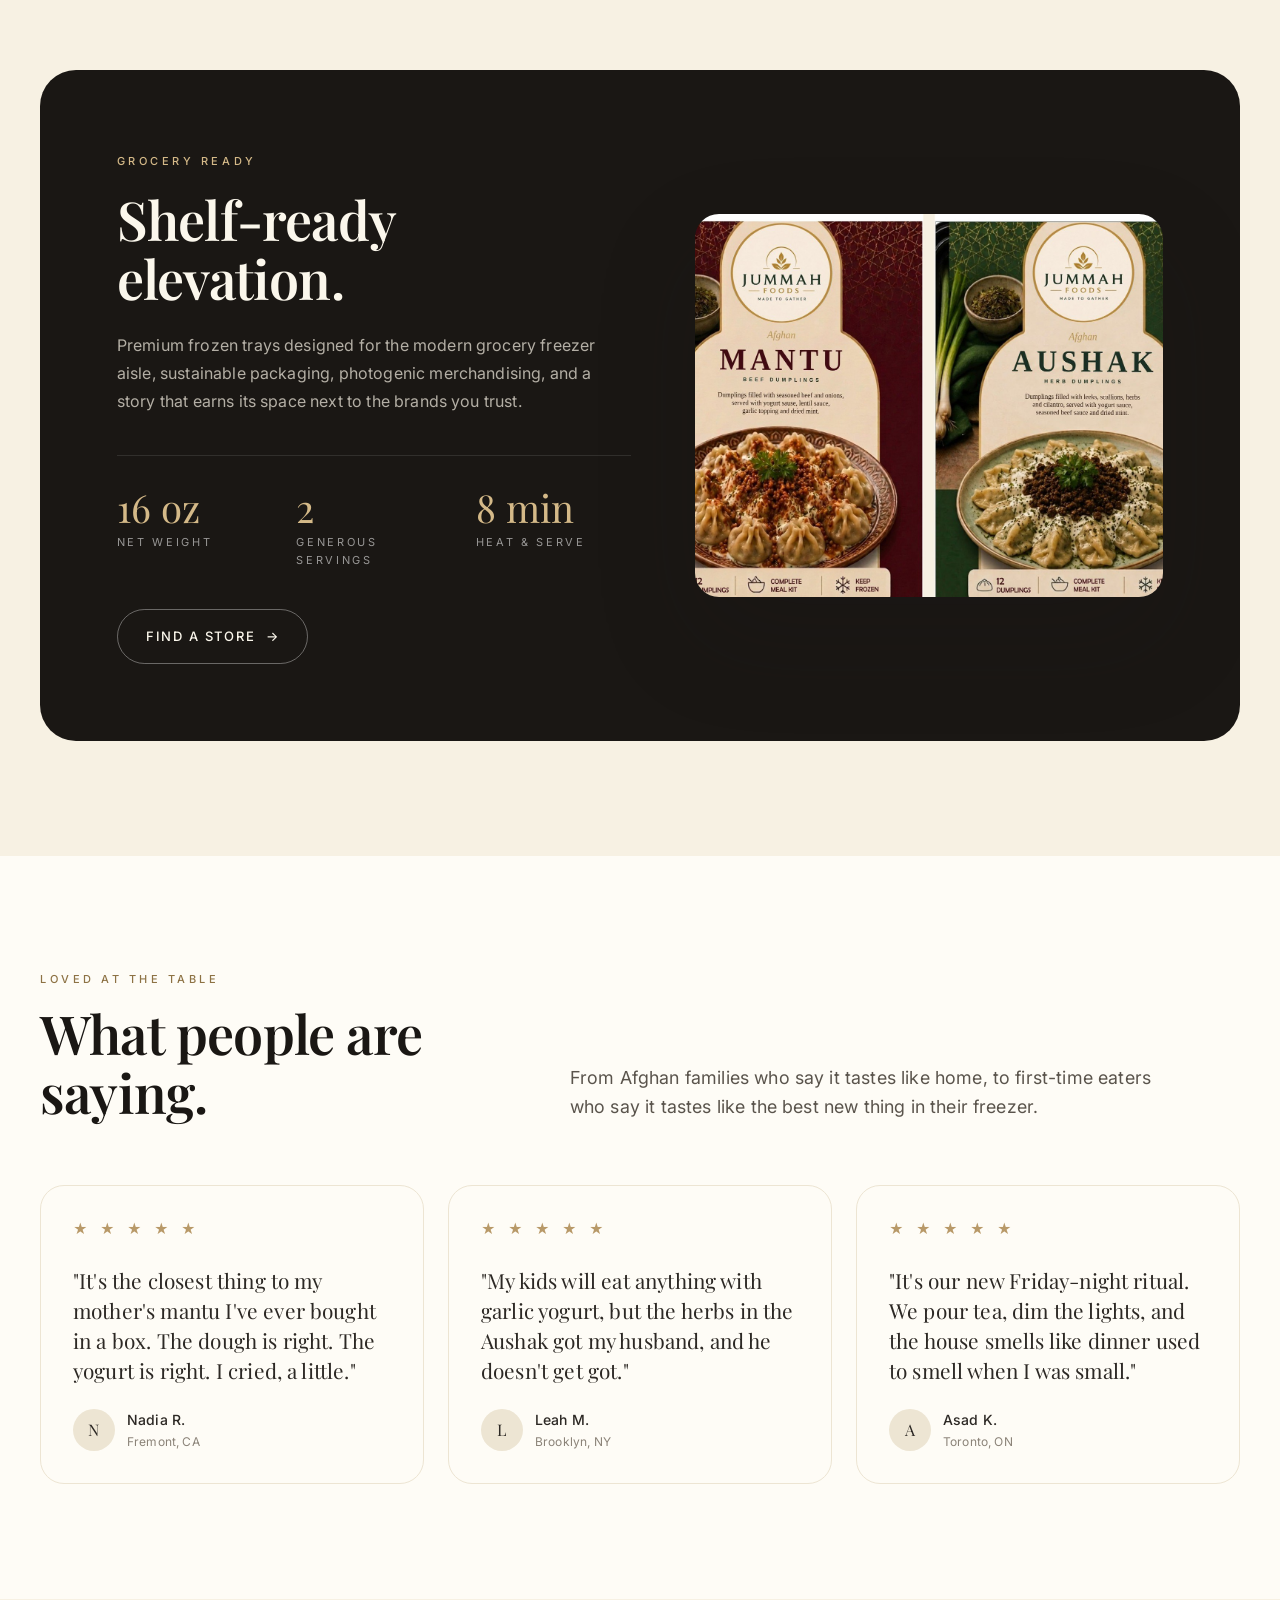
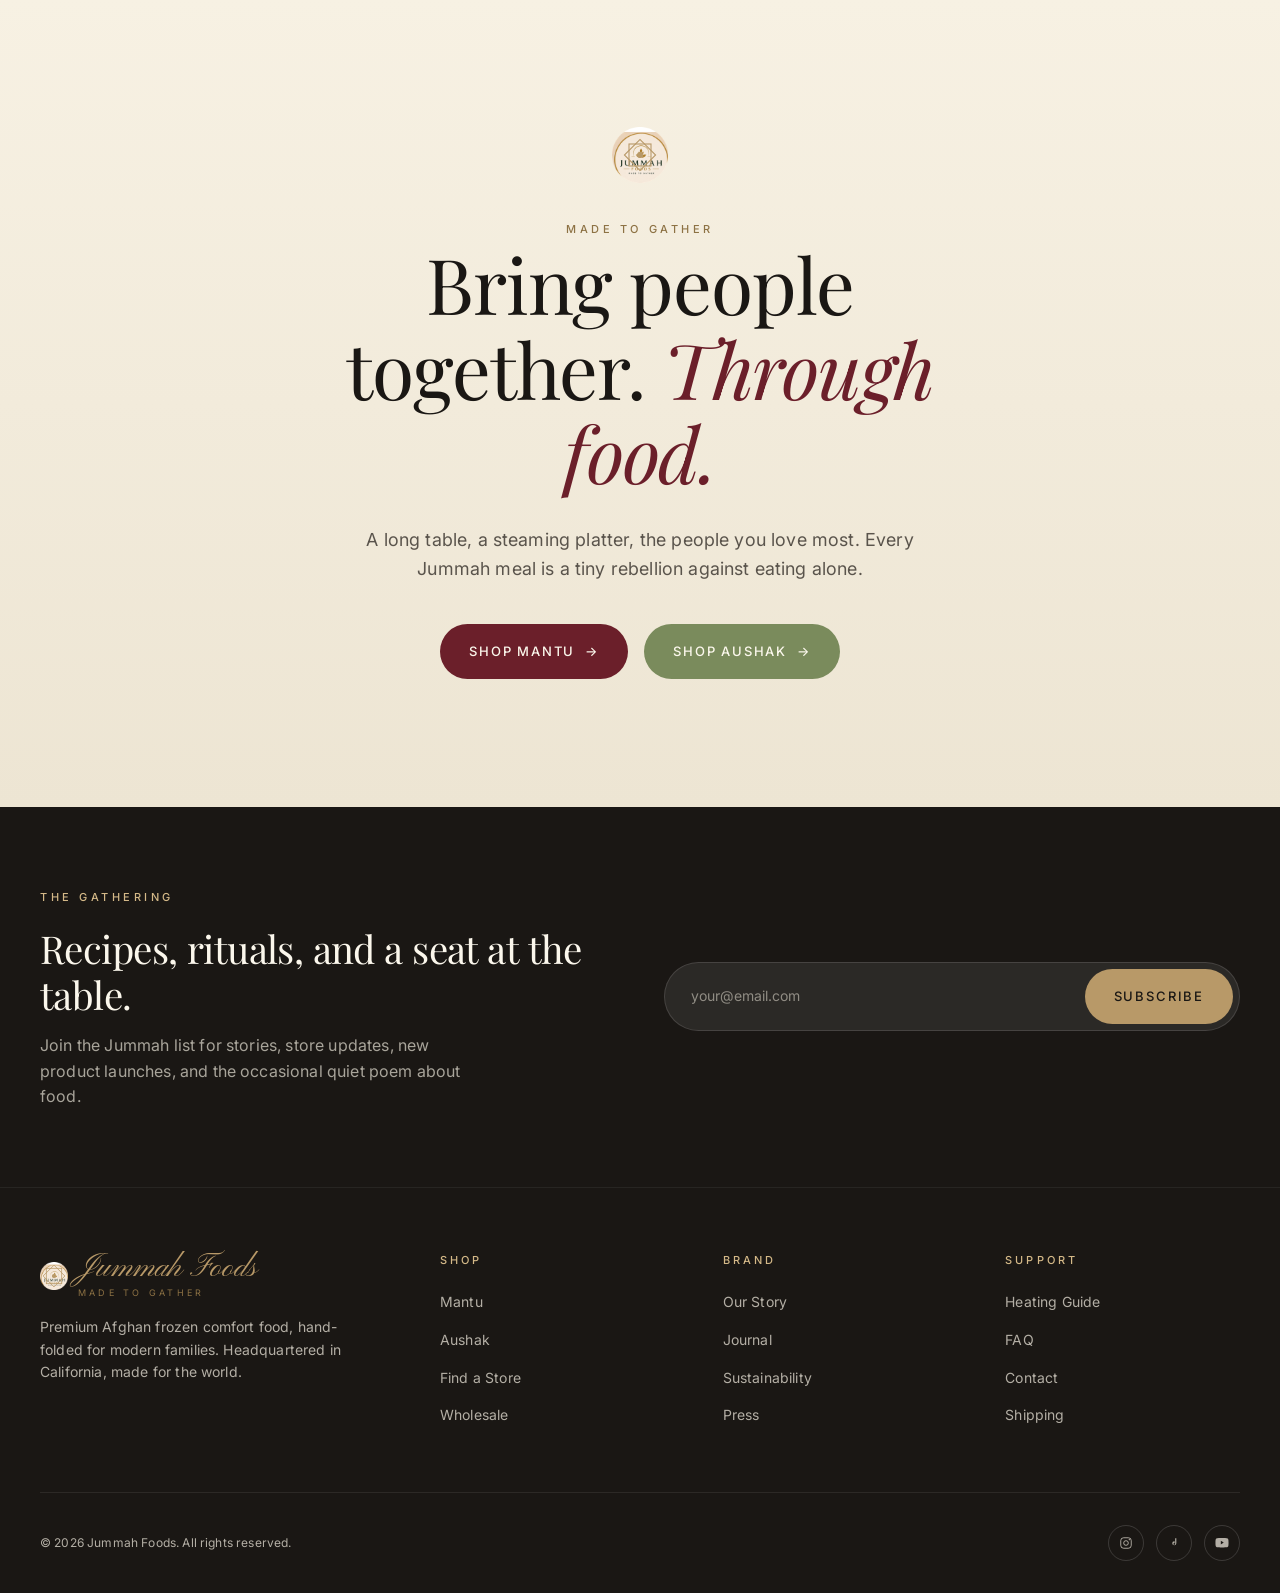
==== commit 40809ee3: "Use box renders and real logo" ====
--- a/index.html
+++ b/index.html
@@ -161,7 +161,7 @@
         </svg>
 
         <!-- Hero product photo (Mantu + Aushak packages) -->
-        <img class="hero-package reveal reveal-delay-2" src="assets/packaging.jpg" alt="Jummah Foods Mantu and Aushak, Afghan beef and herb dumplings" />
+        <img class="hero-package reveal reveal-delay-2" src="assets/boxes-both.jpg" alt="Jummah Foods Mantu and Aushak, Afghan beef and herb dumplings" />
       </div>
     </div>
 
--- a/styles-extra.css
+++ b/styles-extra.css
@@ -2,13 +2,13 @@
 
 /* Real packaging photo */
 .pkg-photo {
-  background-image: url('assets/packaging.jpg');
+  background-image: url('assets/boxes-both.jpg');
   background-repeat: no-repeat;
-  background-color: #1a1714;
+  background-color: #2c2420;
 }
-.pkg-photo.mantu { background-size: 200% auto; background-position: left center; }
-.pkg-photo.aushak { background-size: 200% auto; background-position: right center; }
-.pkg-photo.both { background-size: cover; background-position: center; }
+.pkg-photo.mantu { background-image: url('assets/mantu-box.jpg'); background-size: cover; background-position: center; }
+.pkg-photo.aushak { background-image: url('assets/aushak-box.jpg'); background-size: cover; background-position: center; }
+.pkg-photo.both { background-image: url('assets/boxes-both.jpg'); background-size: cover; background-position: center; }
 .pkg-photo.contain { background-size: contain; background-position: center; }
 
 /* Color-block panels */
@@ -146,3 +146,12 @@
 .product-card.placeholder { background: var(--paper) !important; color: var(--charcoal); }
 .product-card.placeholder h3 { color: var(--charcoal) !important; }
 .product-card.placeholder p { color: var(--graphite) !important; }
+
+/* ===== Brand logo mark: replace medallion star with Jummah Foods leaf mark ===== */
+.brand-mark,
+.cta-final-ornament,
+.color-block .badge svg {
+  background-image: url('assets/jummah-foods-logo.png');
+  background-size: contain;
+  background-position: center;
+  background-r
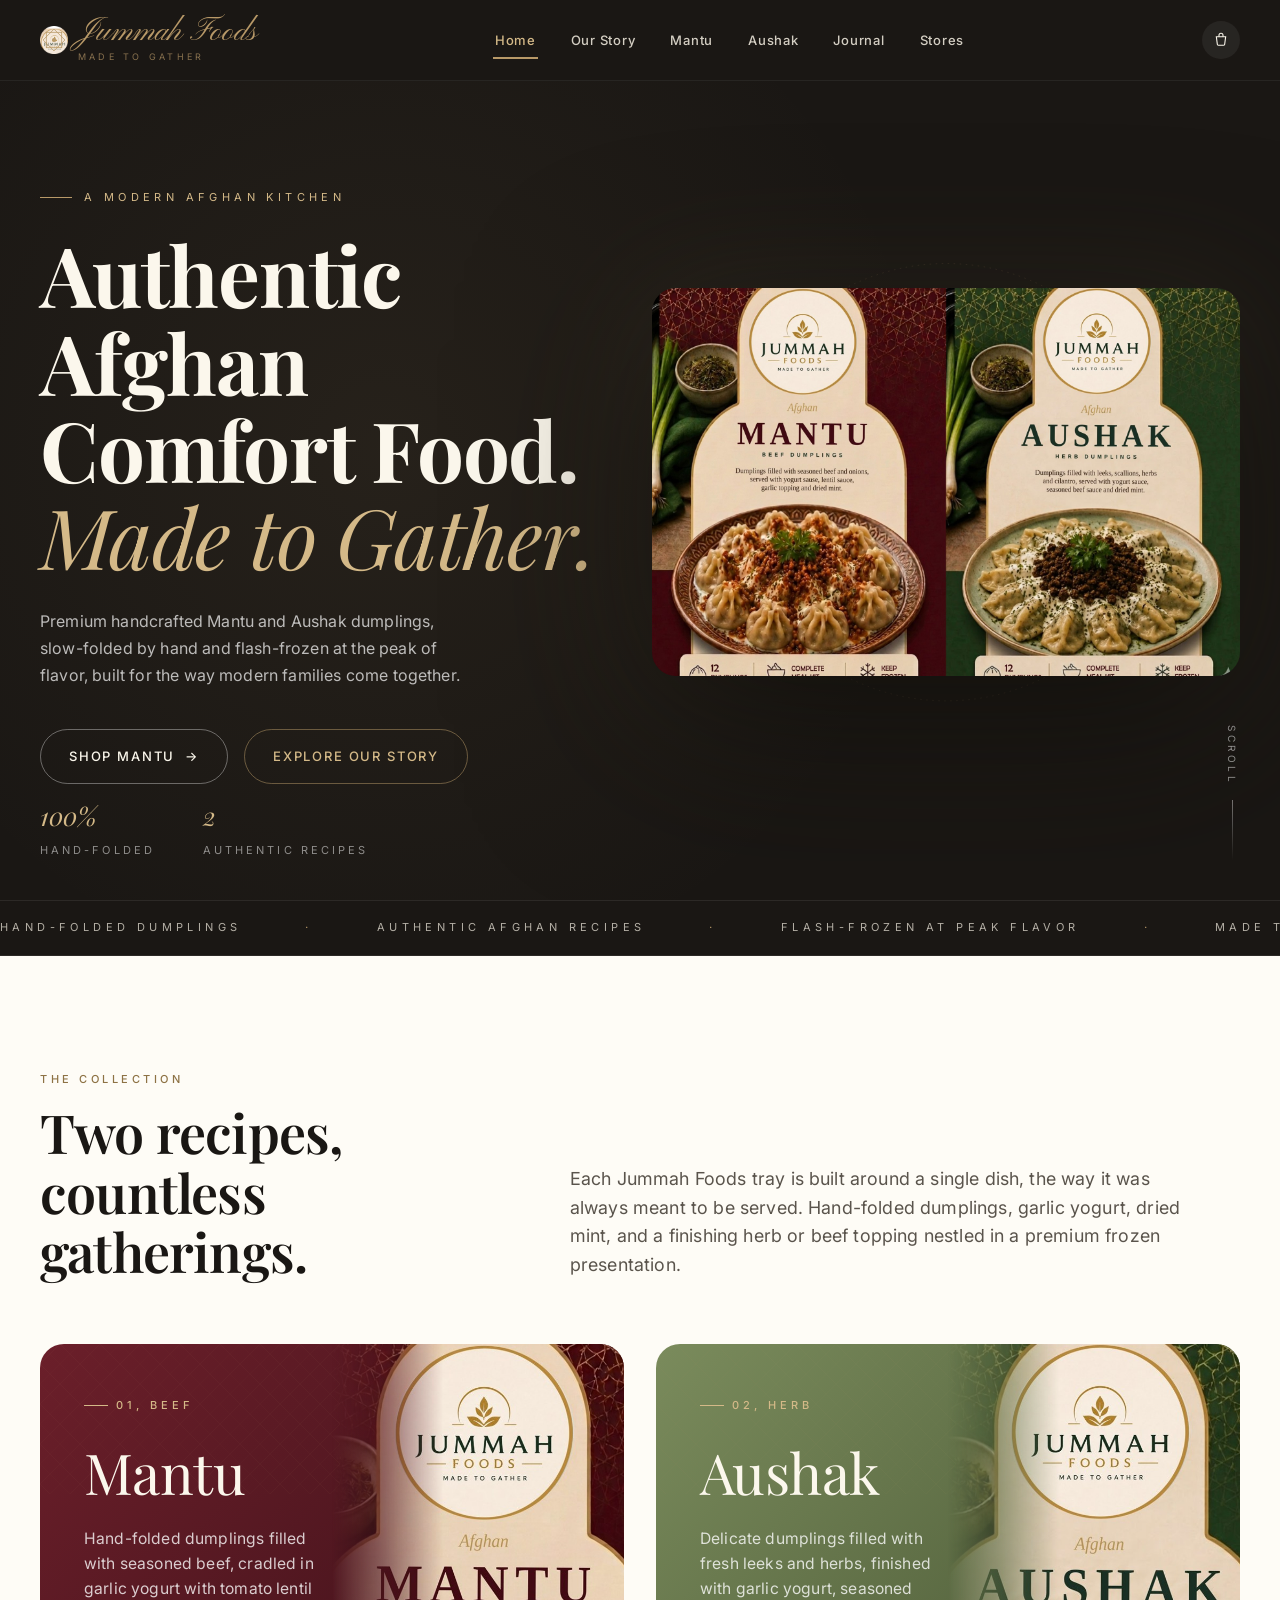
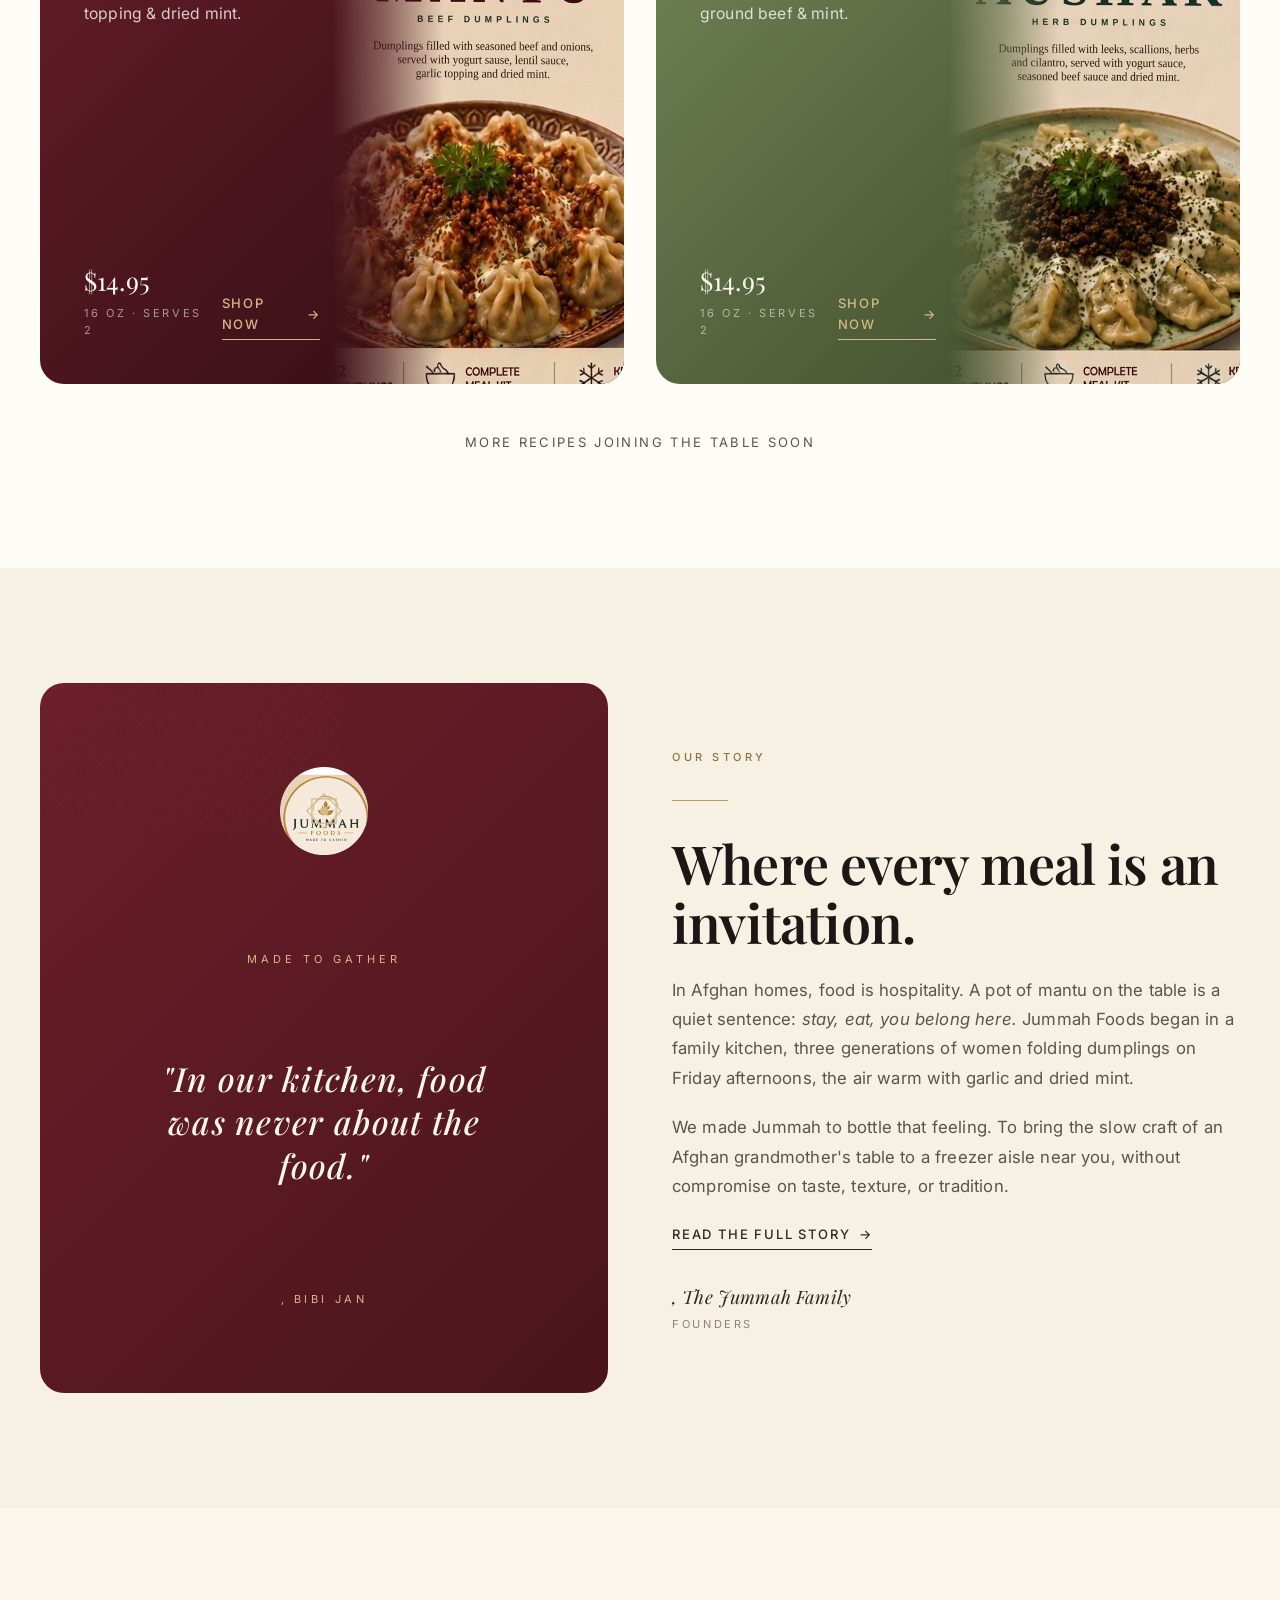
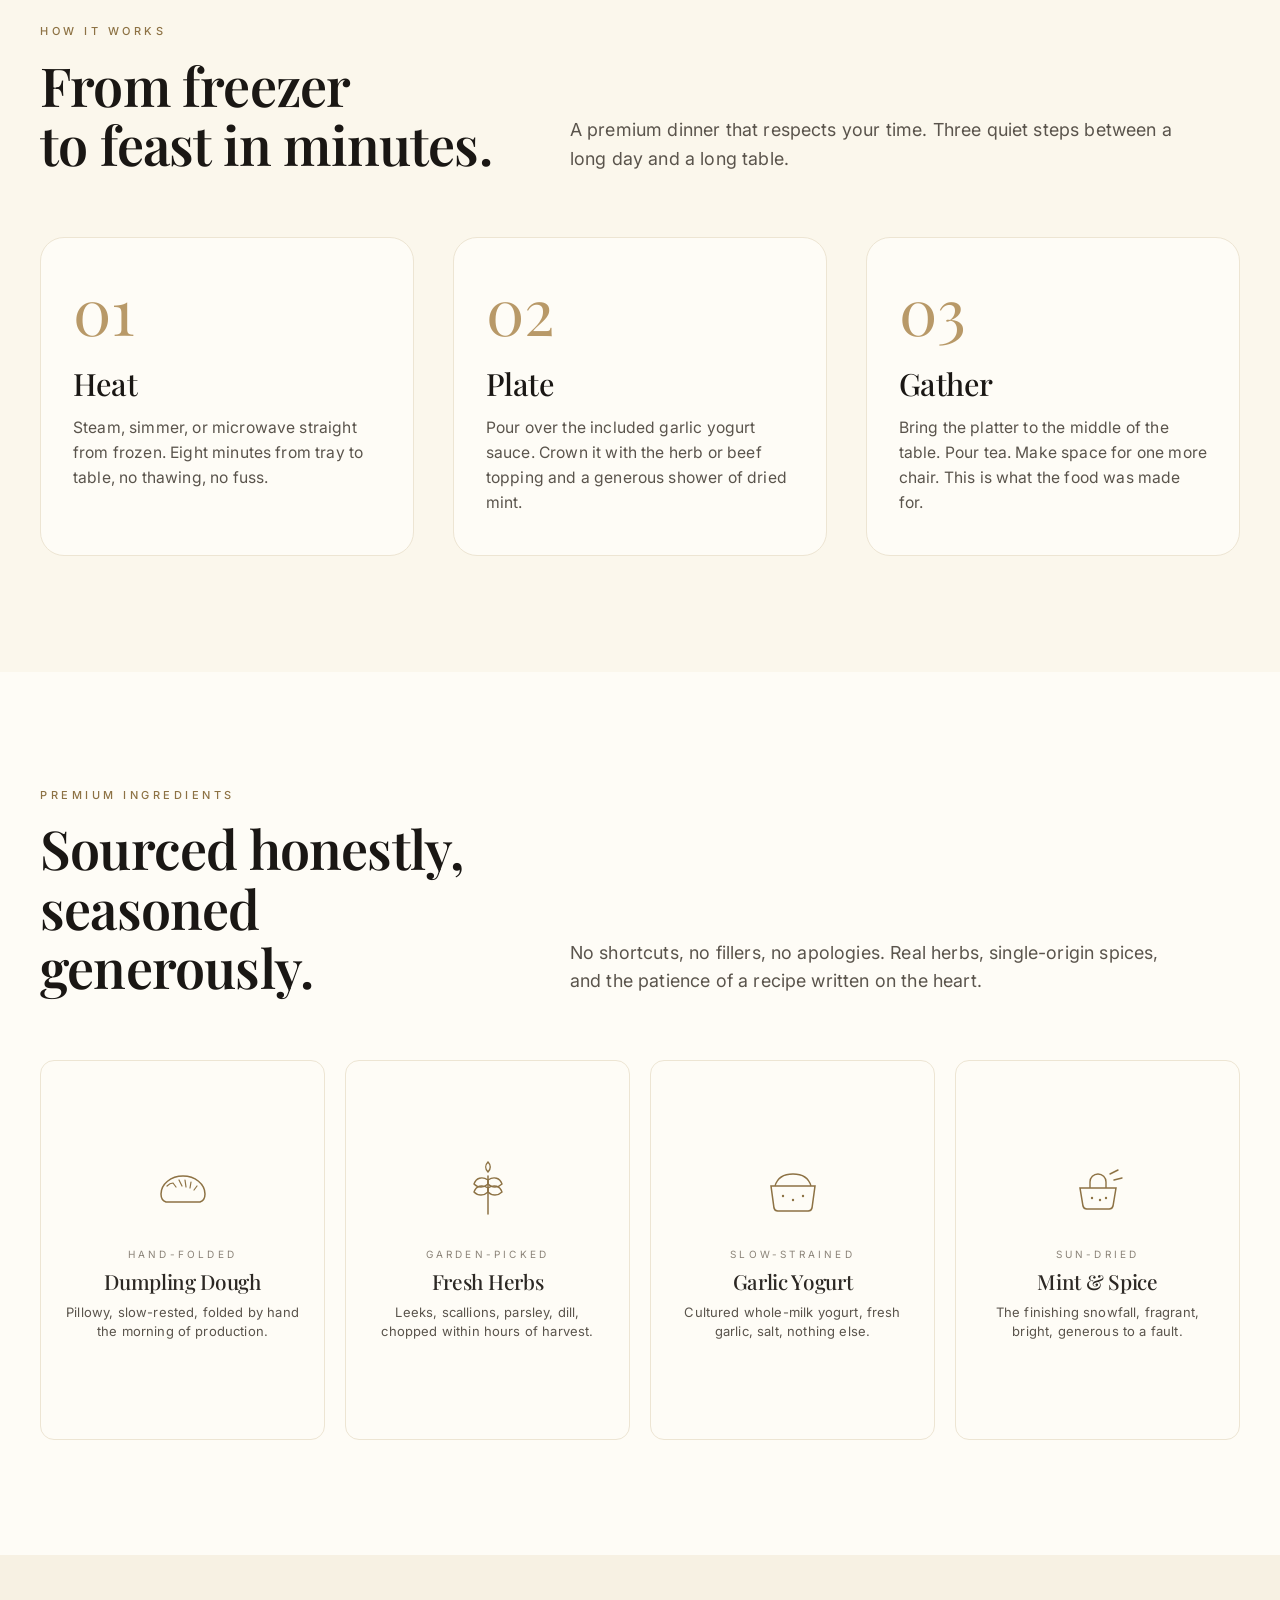
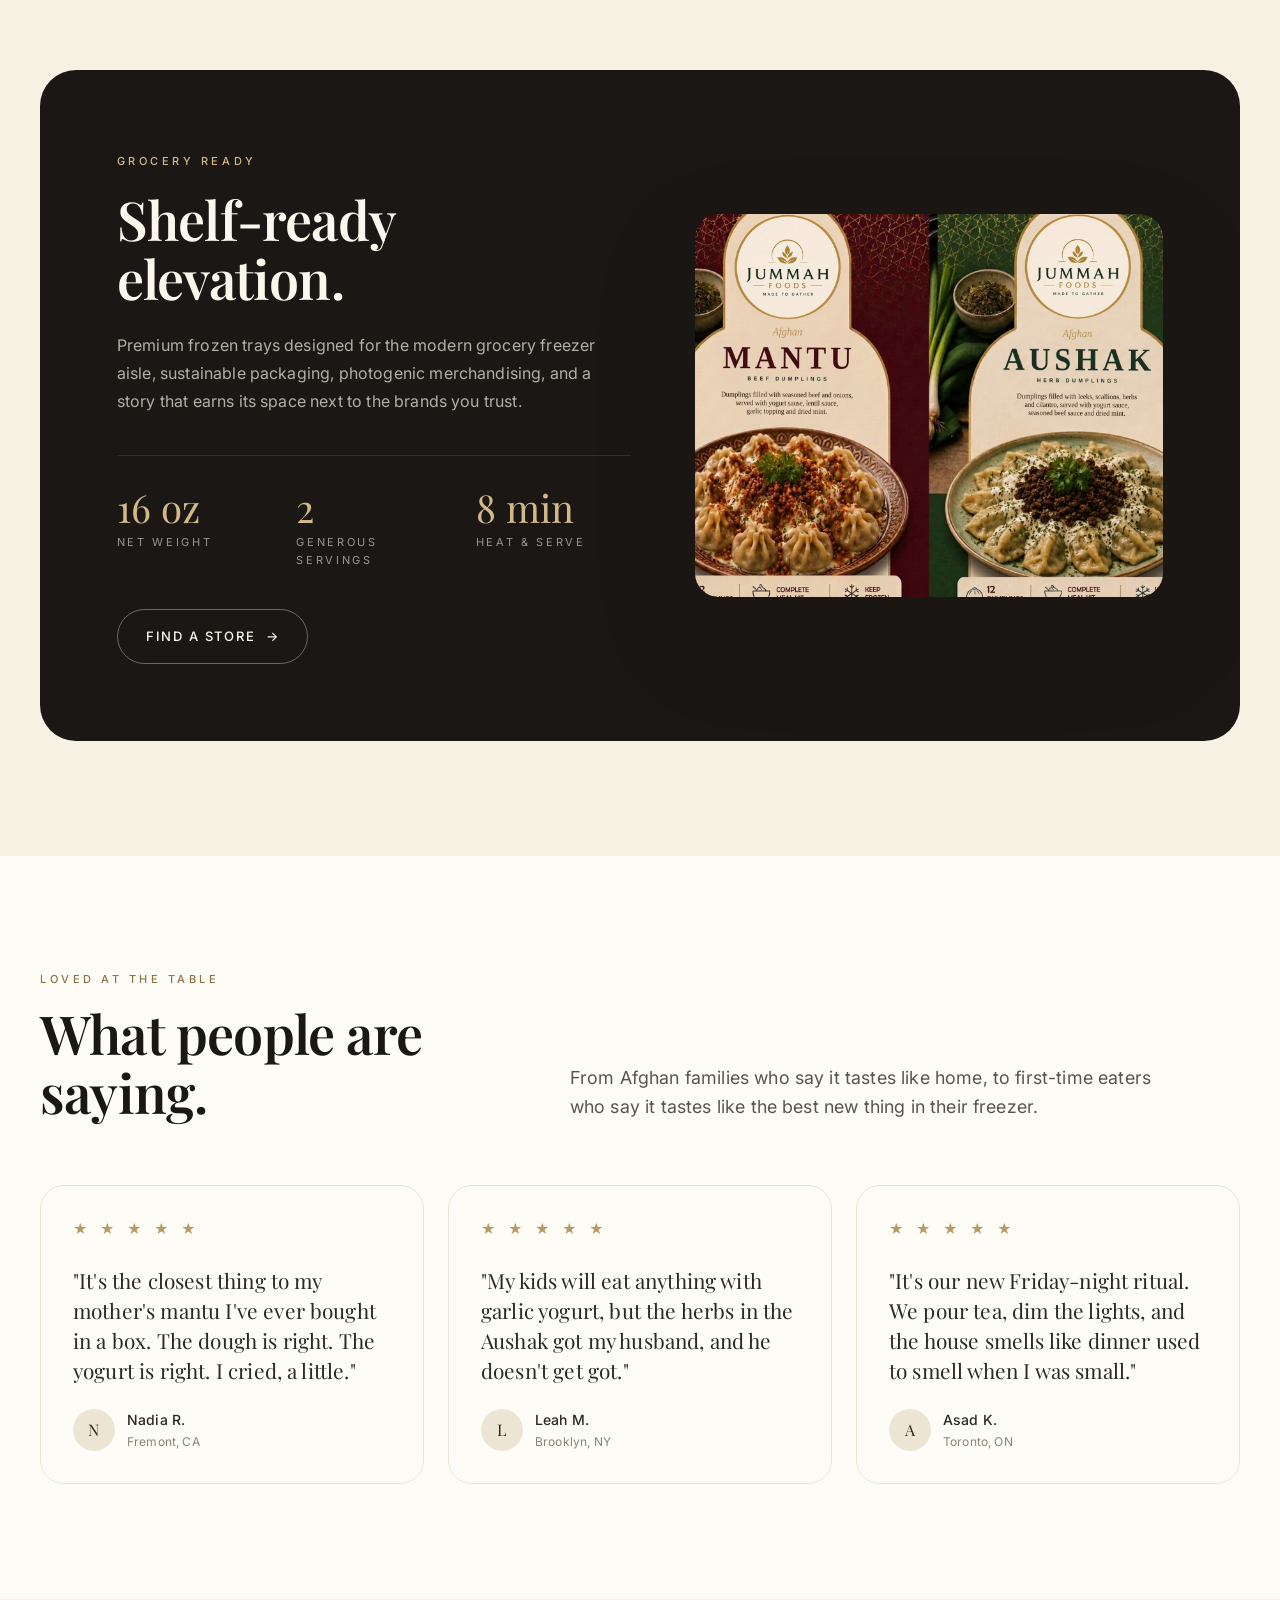
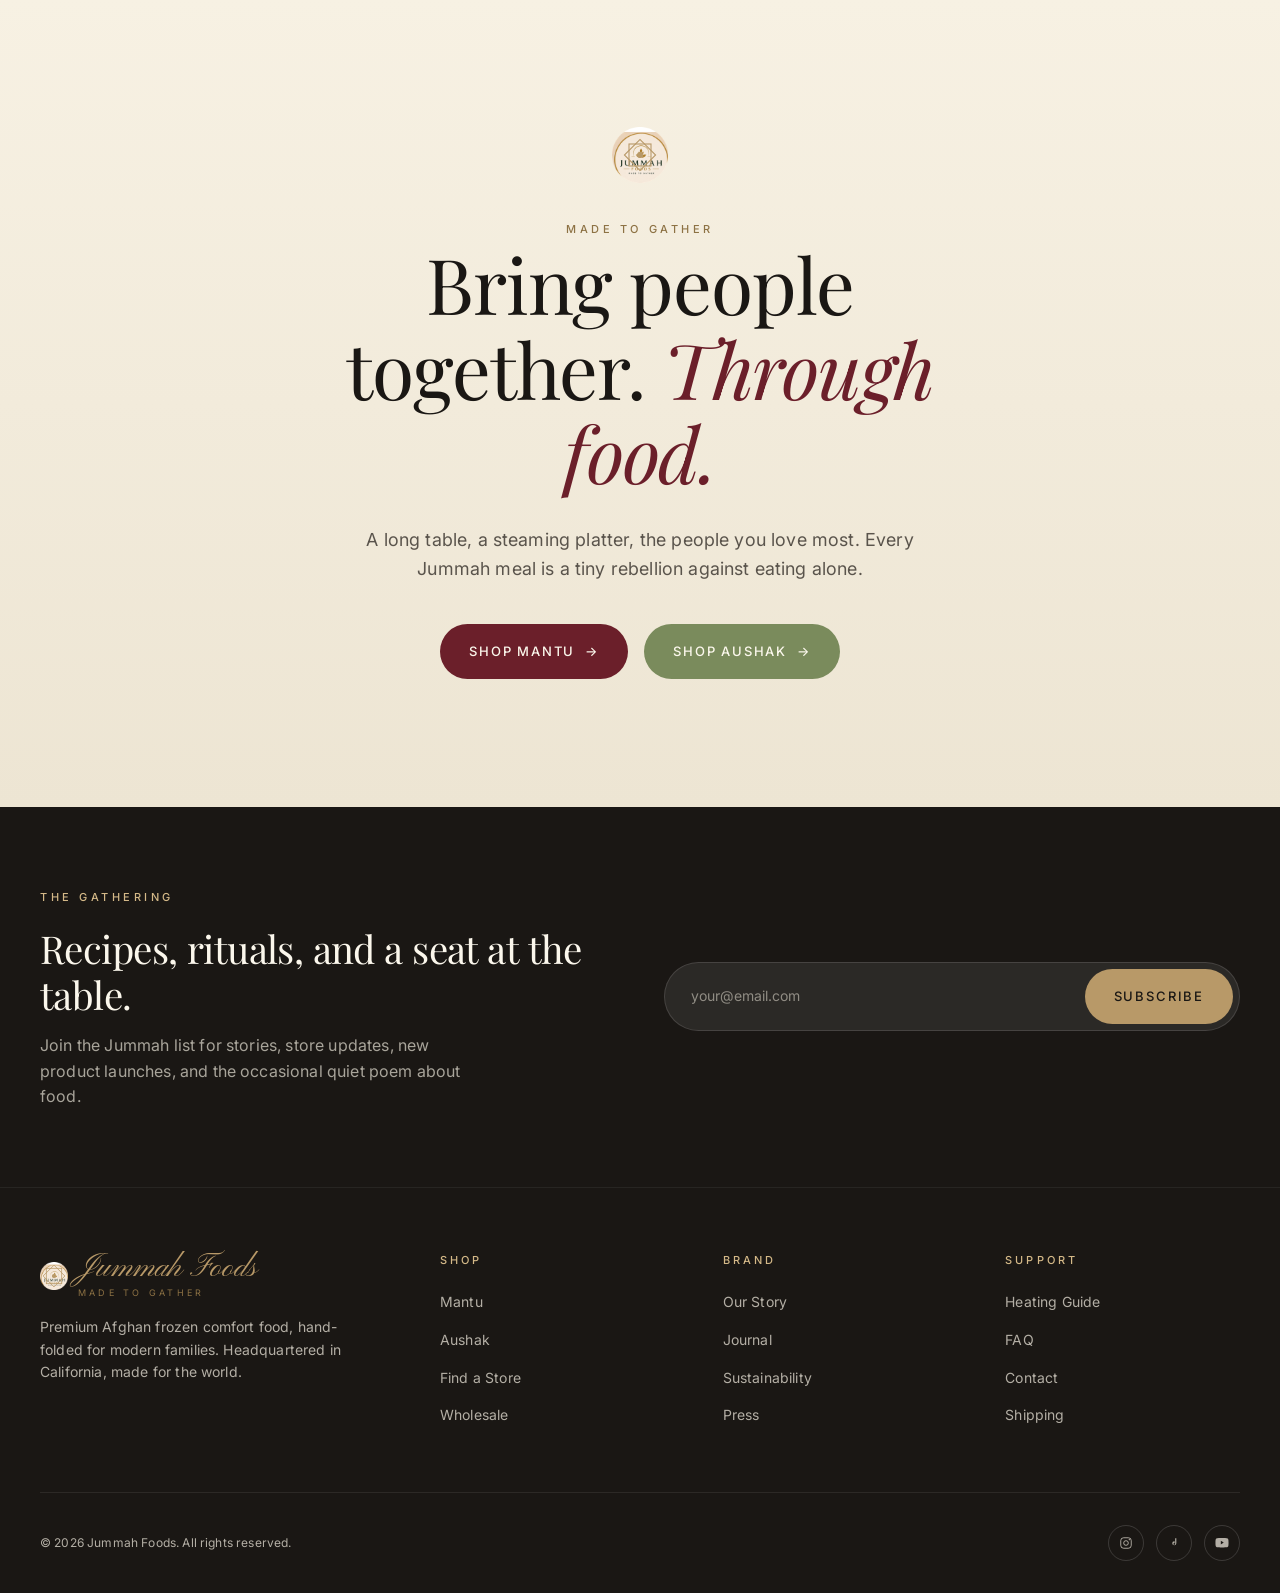
==== commit bcfc20e8: "push" ====
--- a/index.html
+++ b/index.html
@@ -437,5 +437,6 @@
       </div>
     </div>
   </footer>
+  <script src="script.js"></script>
 </body>
 </html>
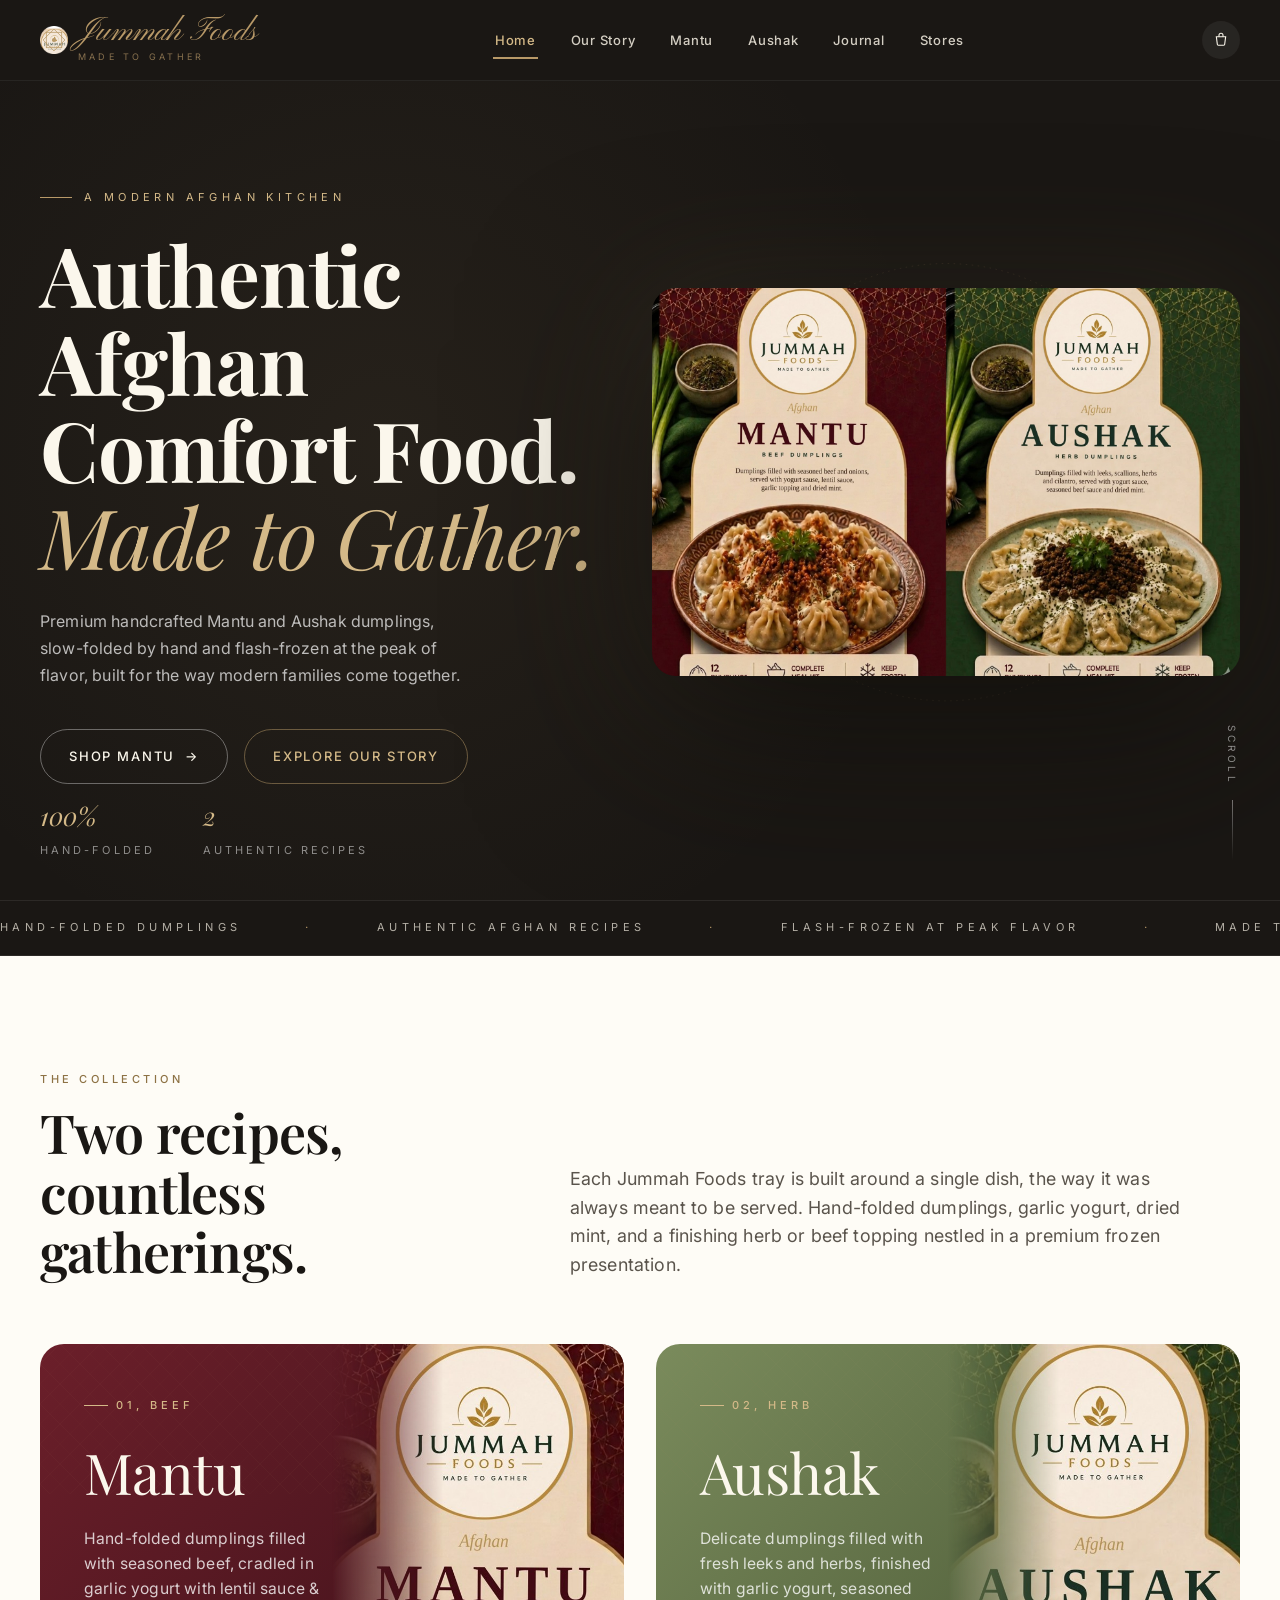
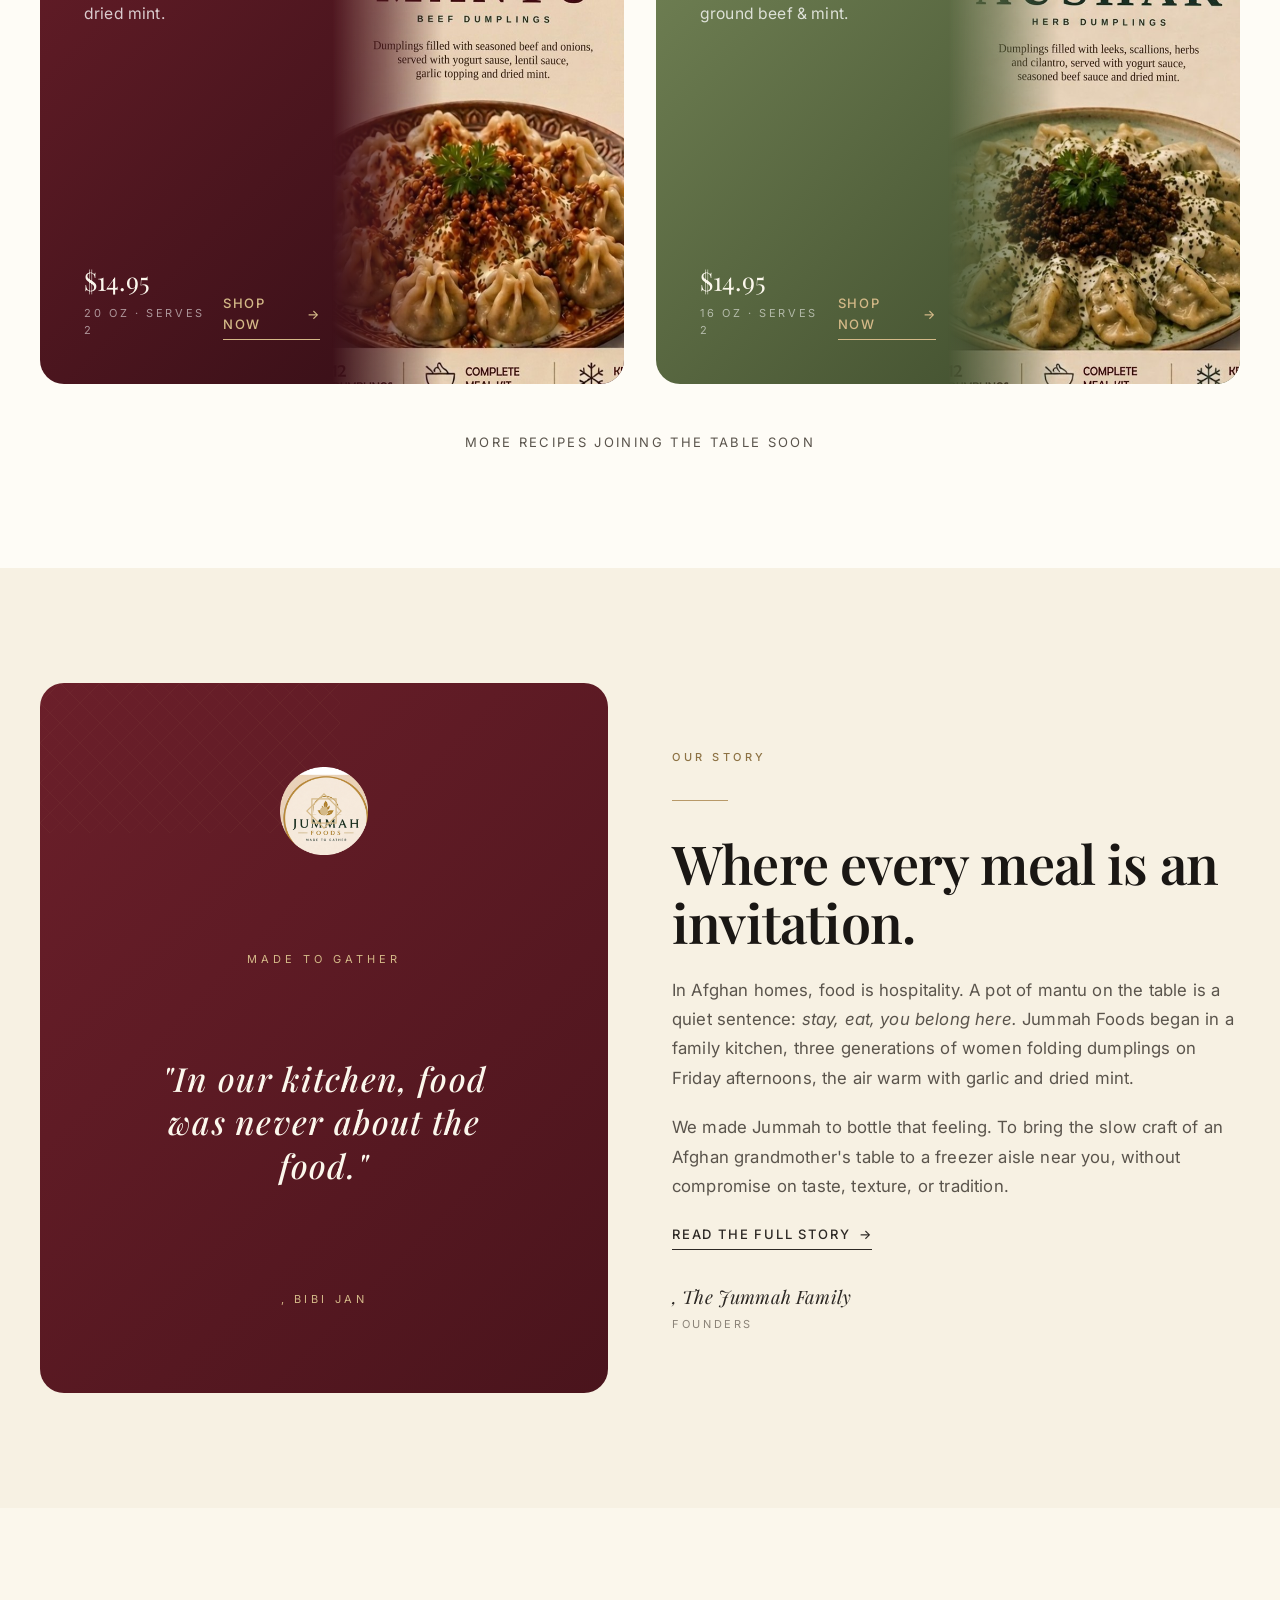
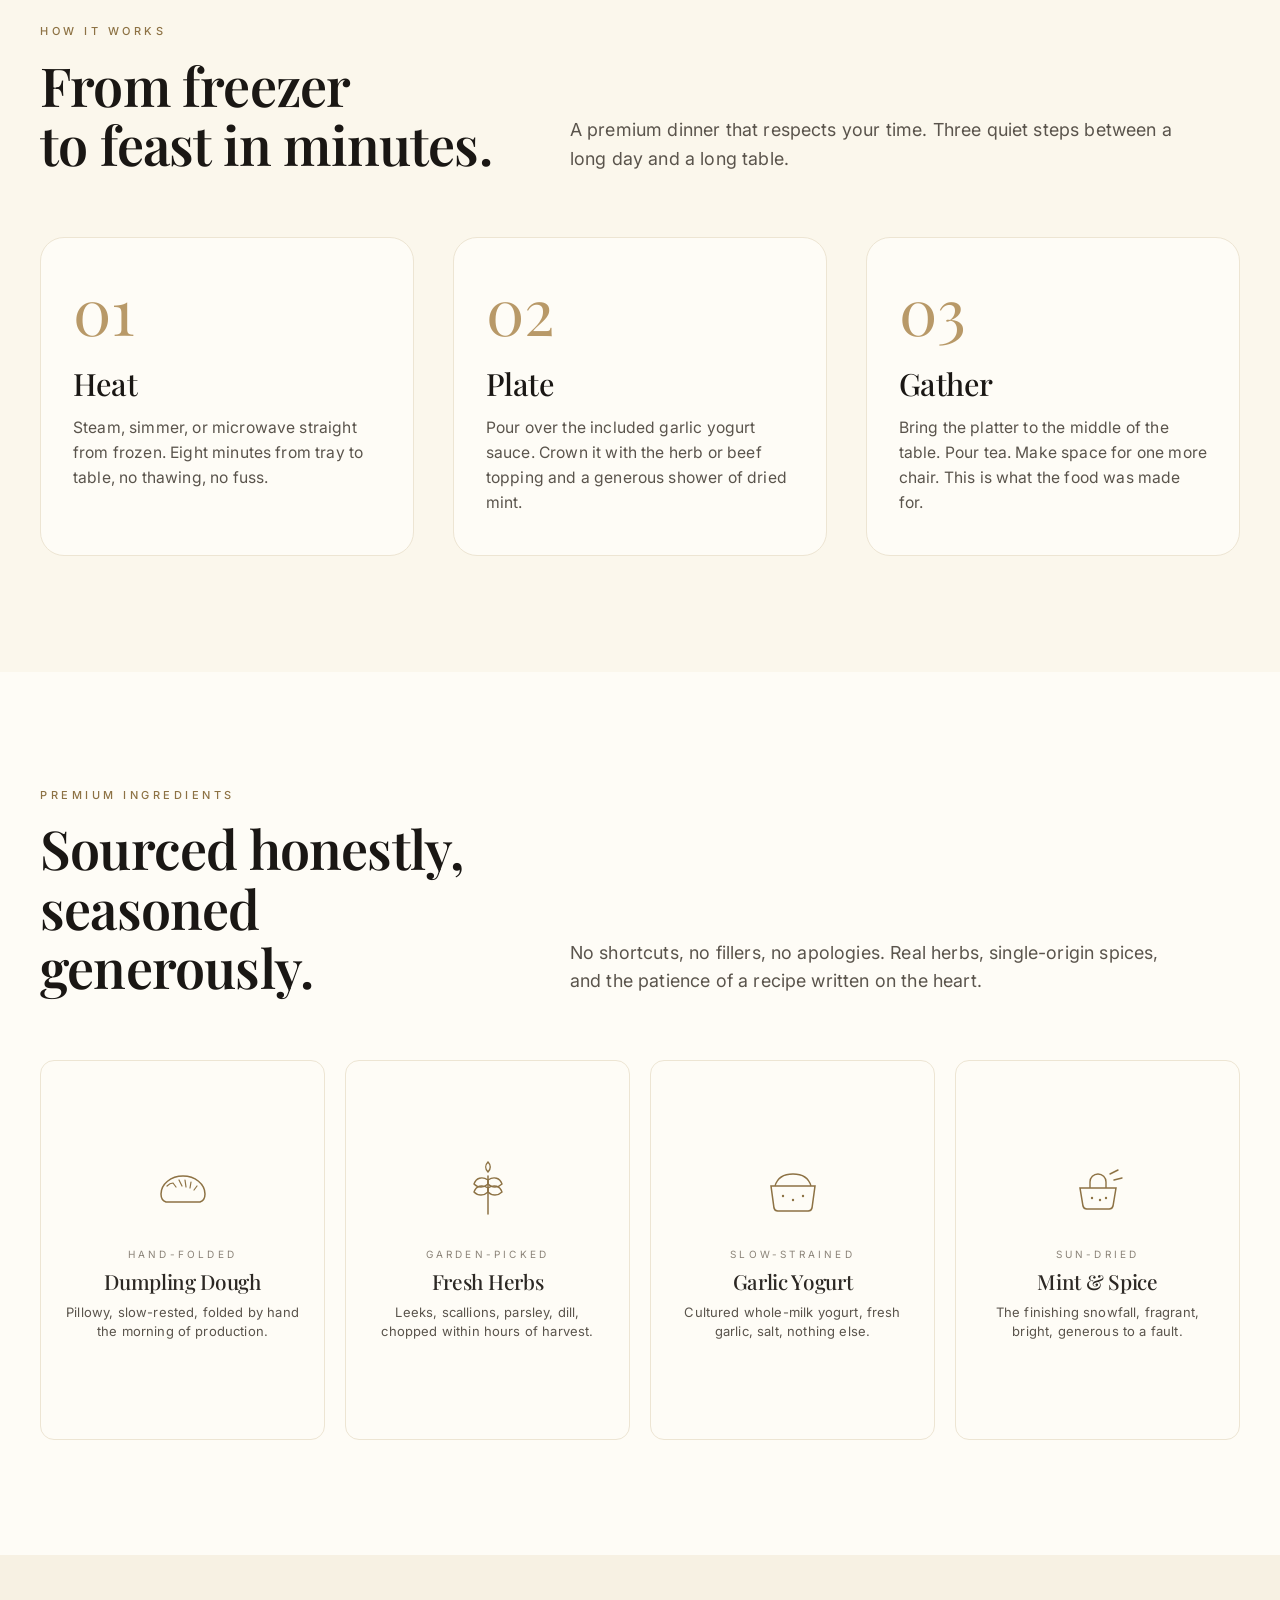
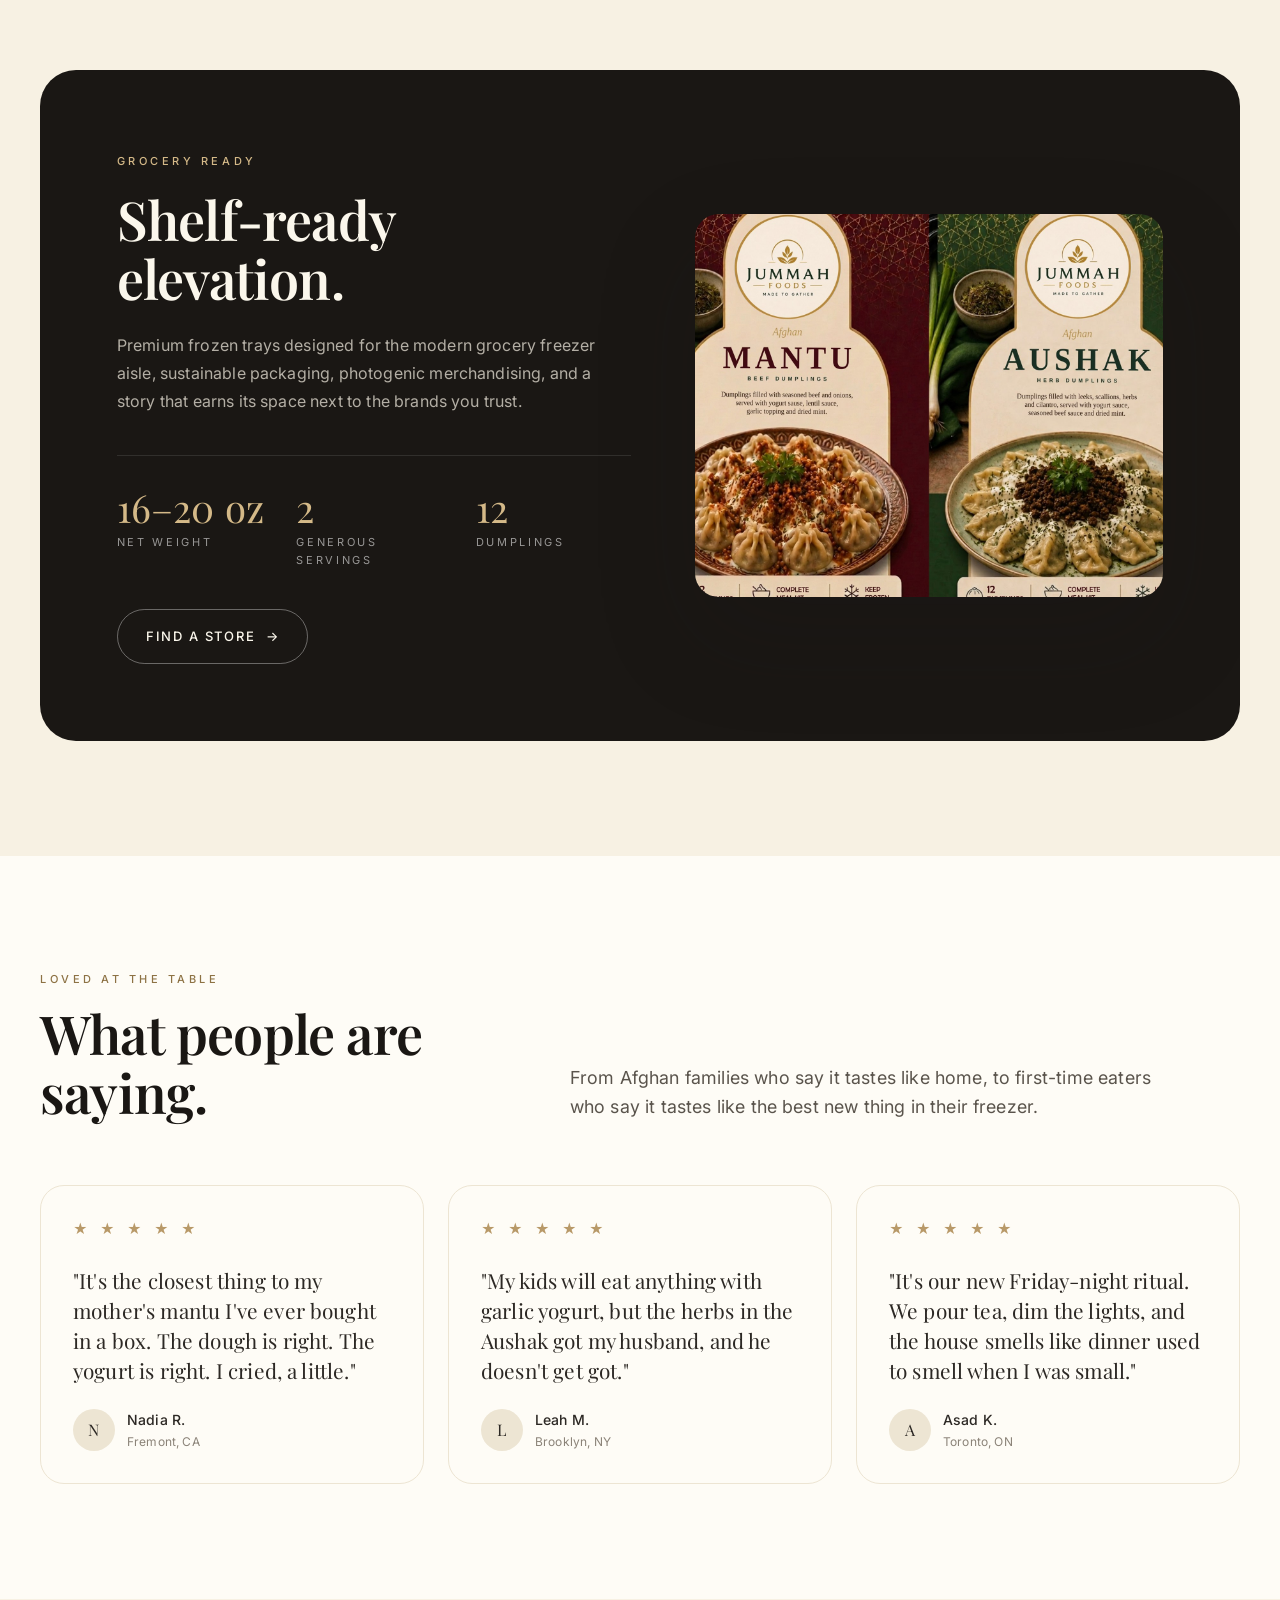
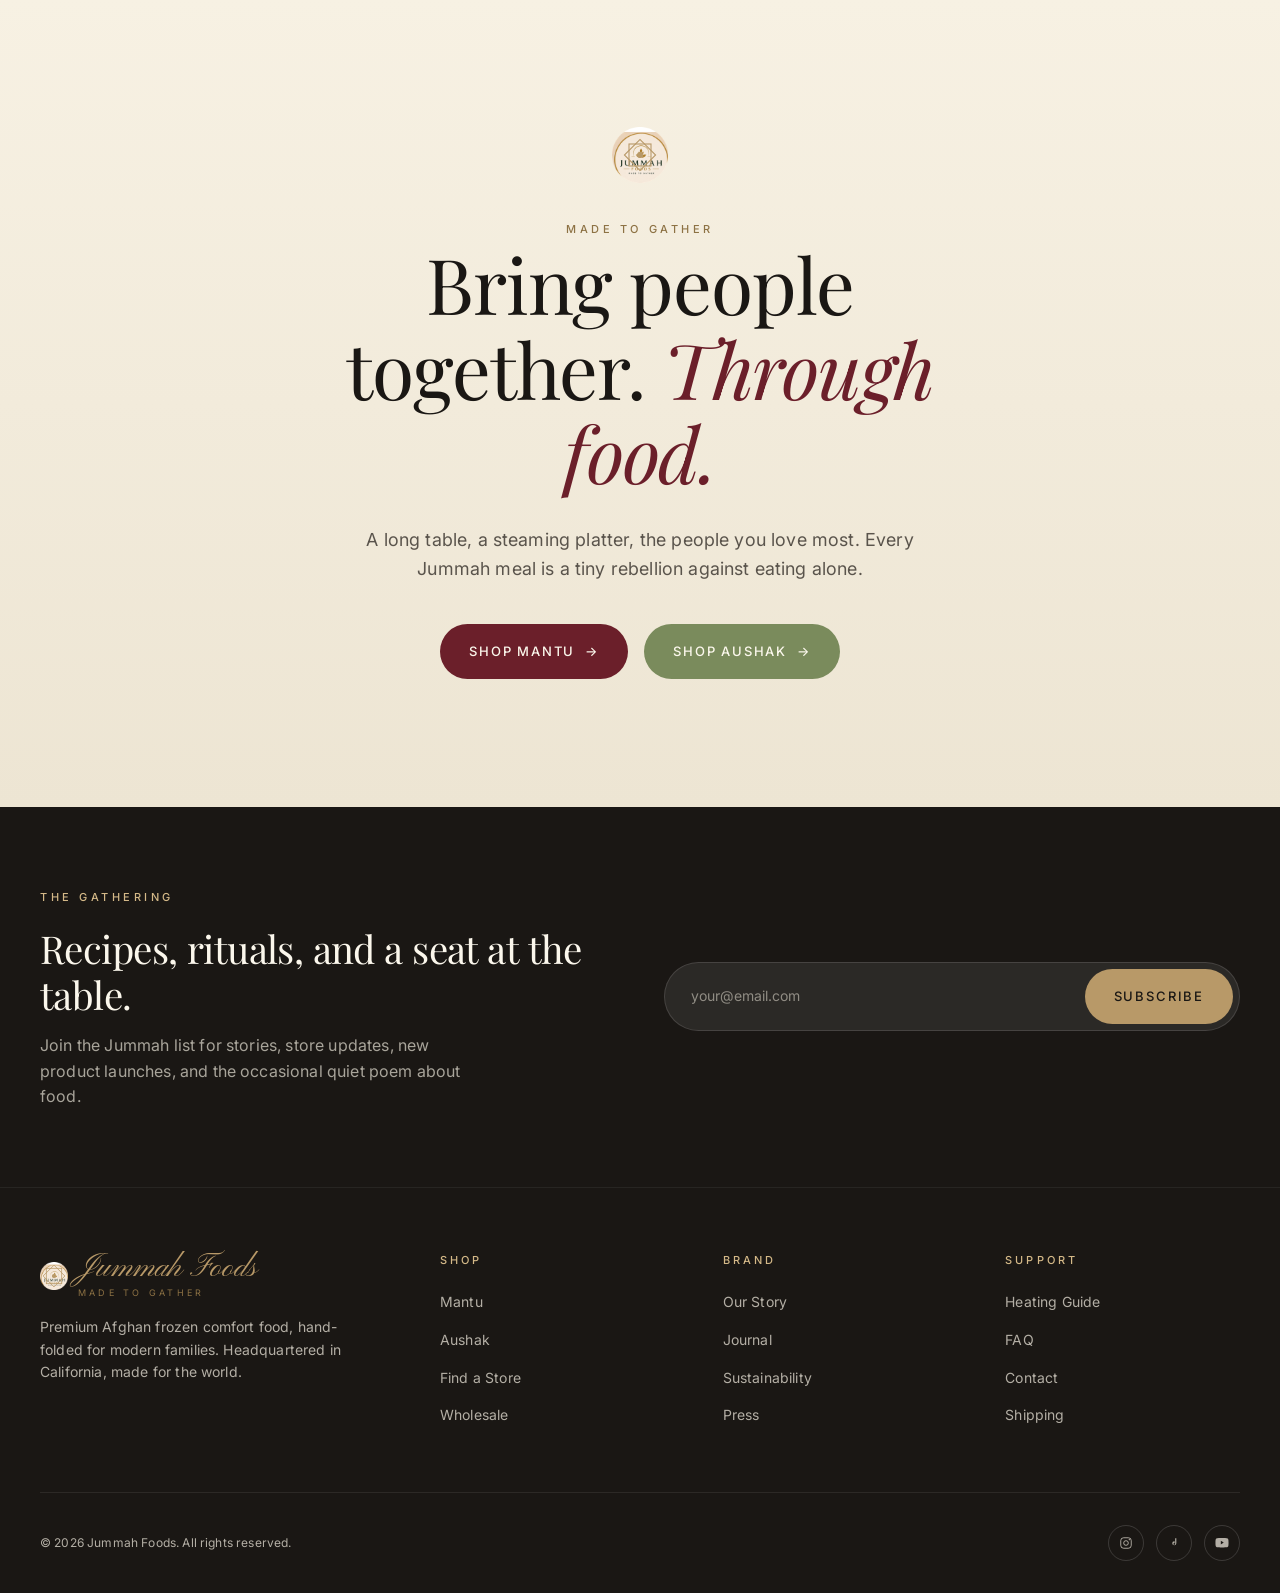
==== commit 181fb64c: "push" ====
--- a/index.html
+++ b/index.html
@@ -198,14 +198,14 @@
           <div>
             <span class="product-tag">01, Beef</span>
             <h3>Mantu</h3>
-            <p class="desc">Hand-folded dumplings filled with seasoned beef, cradled in garlic yogurt with tomato lentil topping &amp; dried mint.</p>
+            <p class="desc">Hand-folded dumplings filled with seasoned beef, cradled in garlic yogurt with lentil sauce &amp; dried mint.</p>
           </div>
 
           <!-- Mini package photo (Mantu half) -->
           <div class="package-mini pkg-photo mantu" aria-hidden="true"></div>
 
           <div class="product-foot">
-            <div class="product-price">$14.95<small>16 oz · Serves 2</small></div>
+            <div class="product-price">$14.95<small>20 oz · Serves 2</small></div>
             <span class="link-underline" style="color:var(--gold-light)">Shop now <span class="arrow">→</span></span>
           </div>
         </a>
@@ -337,9 +337,9 @@
           <h2 style="margin-top:1rem;">Shelf-ready<br/>elevation.</h2>
           <p>Premium frozen trays designed for the modern grocery freezer aisle, sustainable packaging, photogenic merchandising, and a story that earns its space next to the brands you trust.</p>
           <div class="retail-stats">
-            <div class="retail-stat"><div class="num">16 oz</div><div class="lbl">Net Weight</div></div>
+            <div class="retail-stat"><div class="num">16–20 oz</div><div class="lbl">Net Weight</div></div>
             <div class="retail-stat"><div class="num">2</div><div class="lbl">Generous Servings</div></div>
-            <div class="retail-stat"><div class="num">8 min</div><div class="lbl">Heat &amp; Serve</div></div>
+            <div class="retail-stat"><div class="num">12</div><div class="lbl">Dumplings</div></div>
           </div>
           <div style="margin-top:2.5rem">
             <a href="stores.html" class="btn btn-outline">Find a store <span class="arrow">→</span></a>
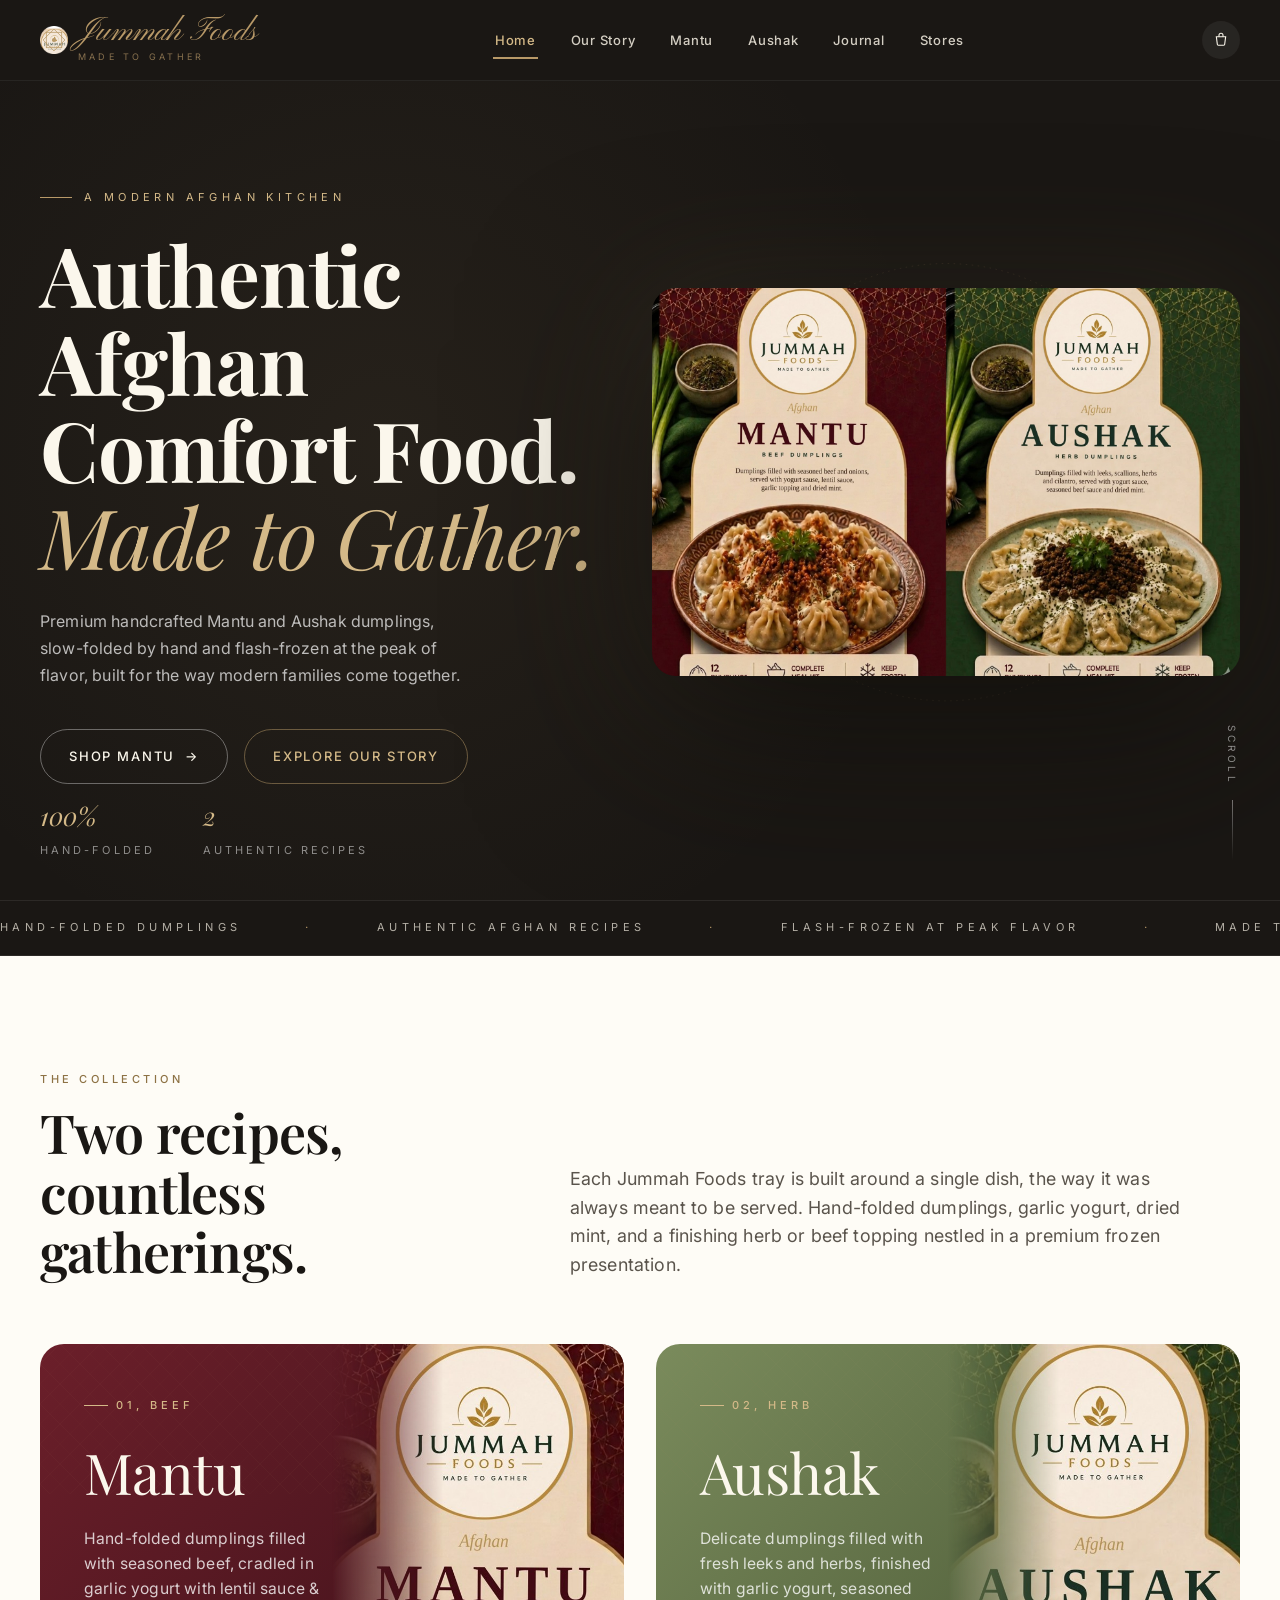
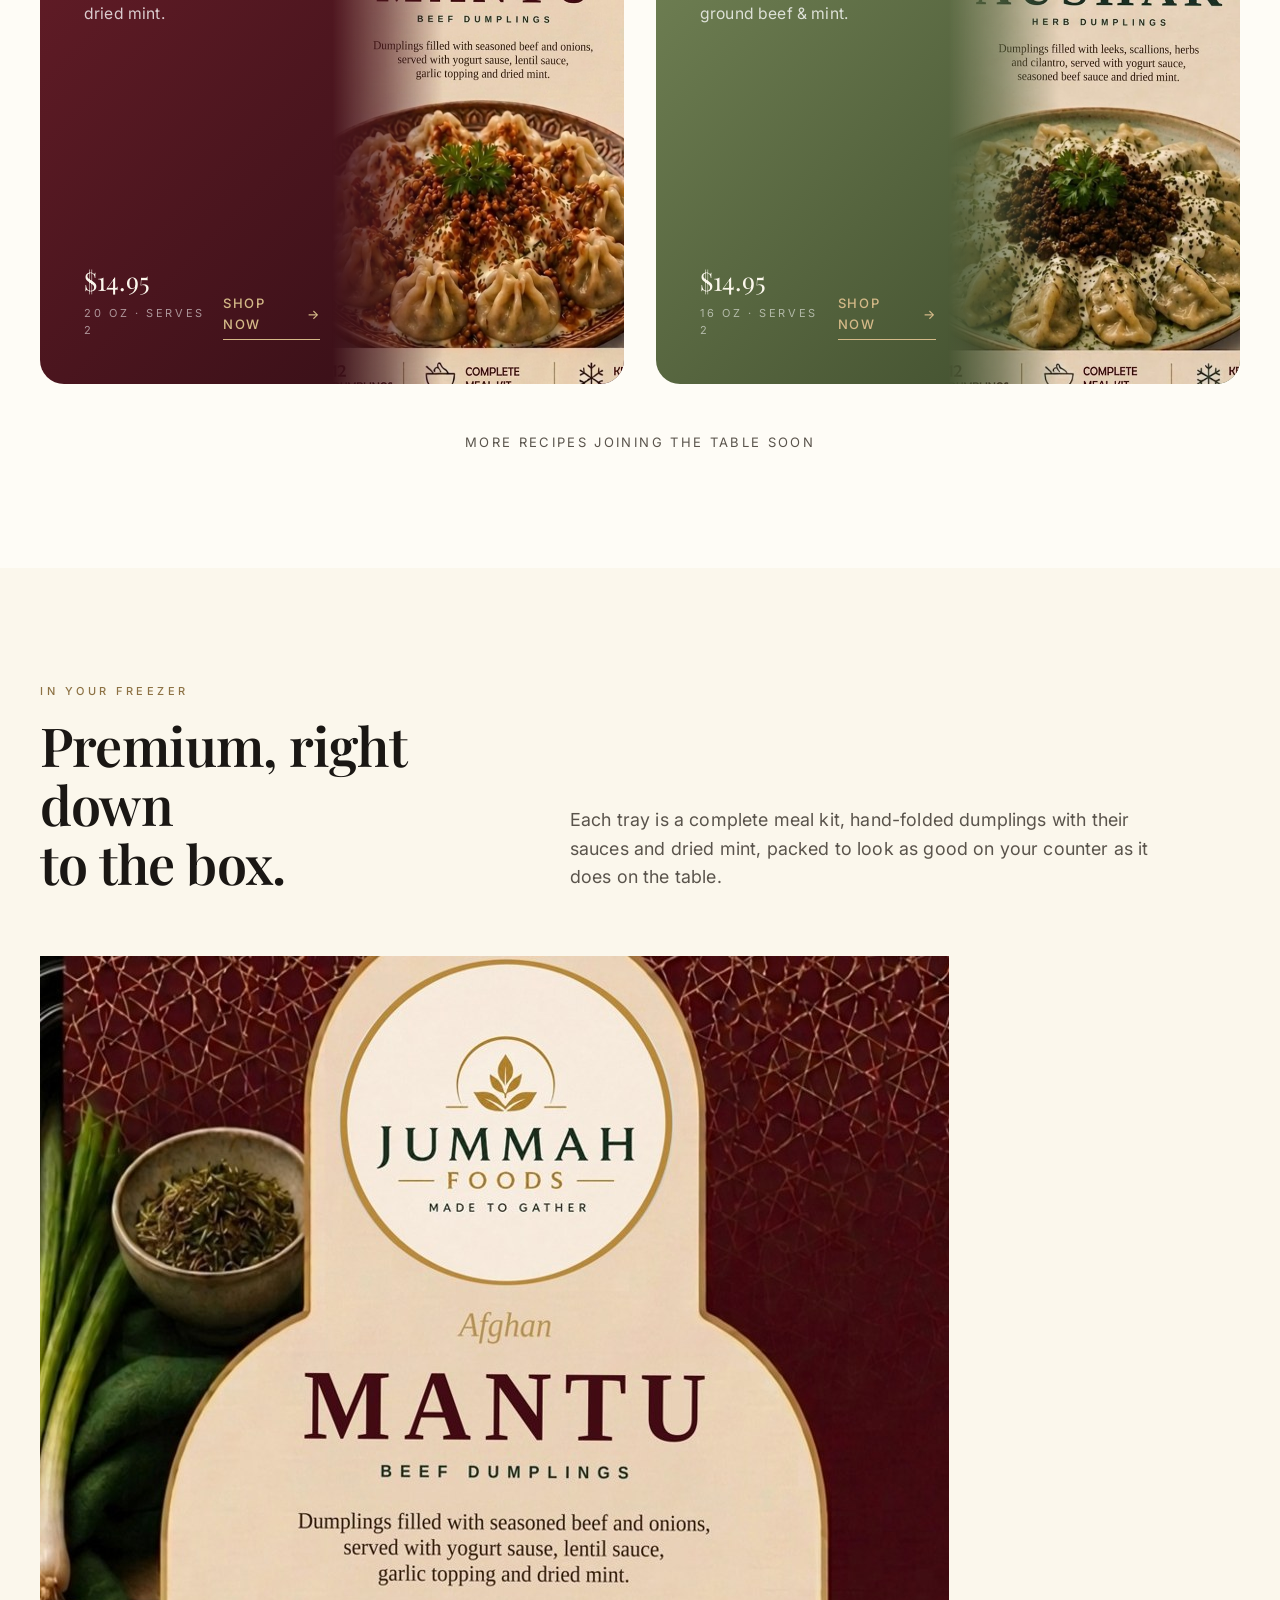
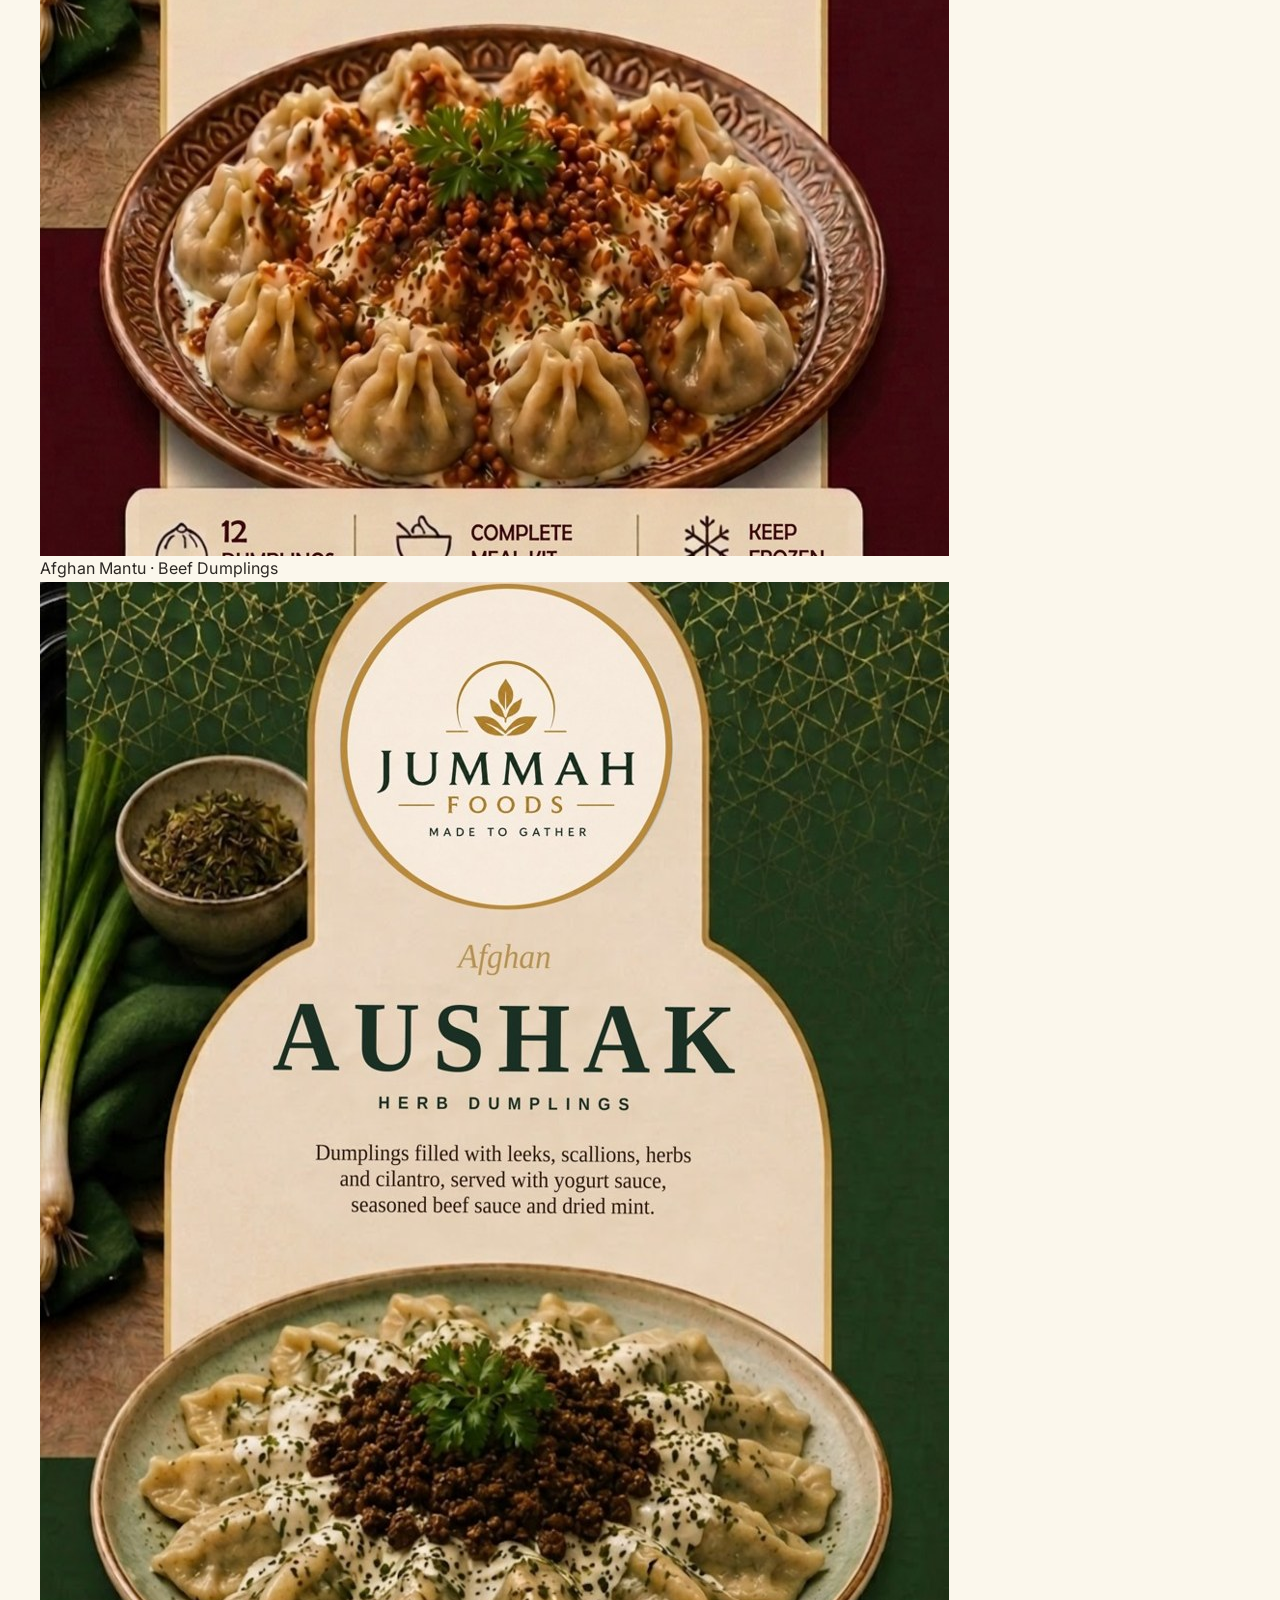
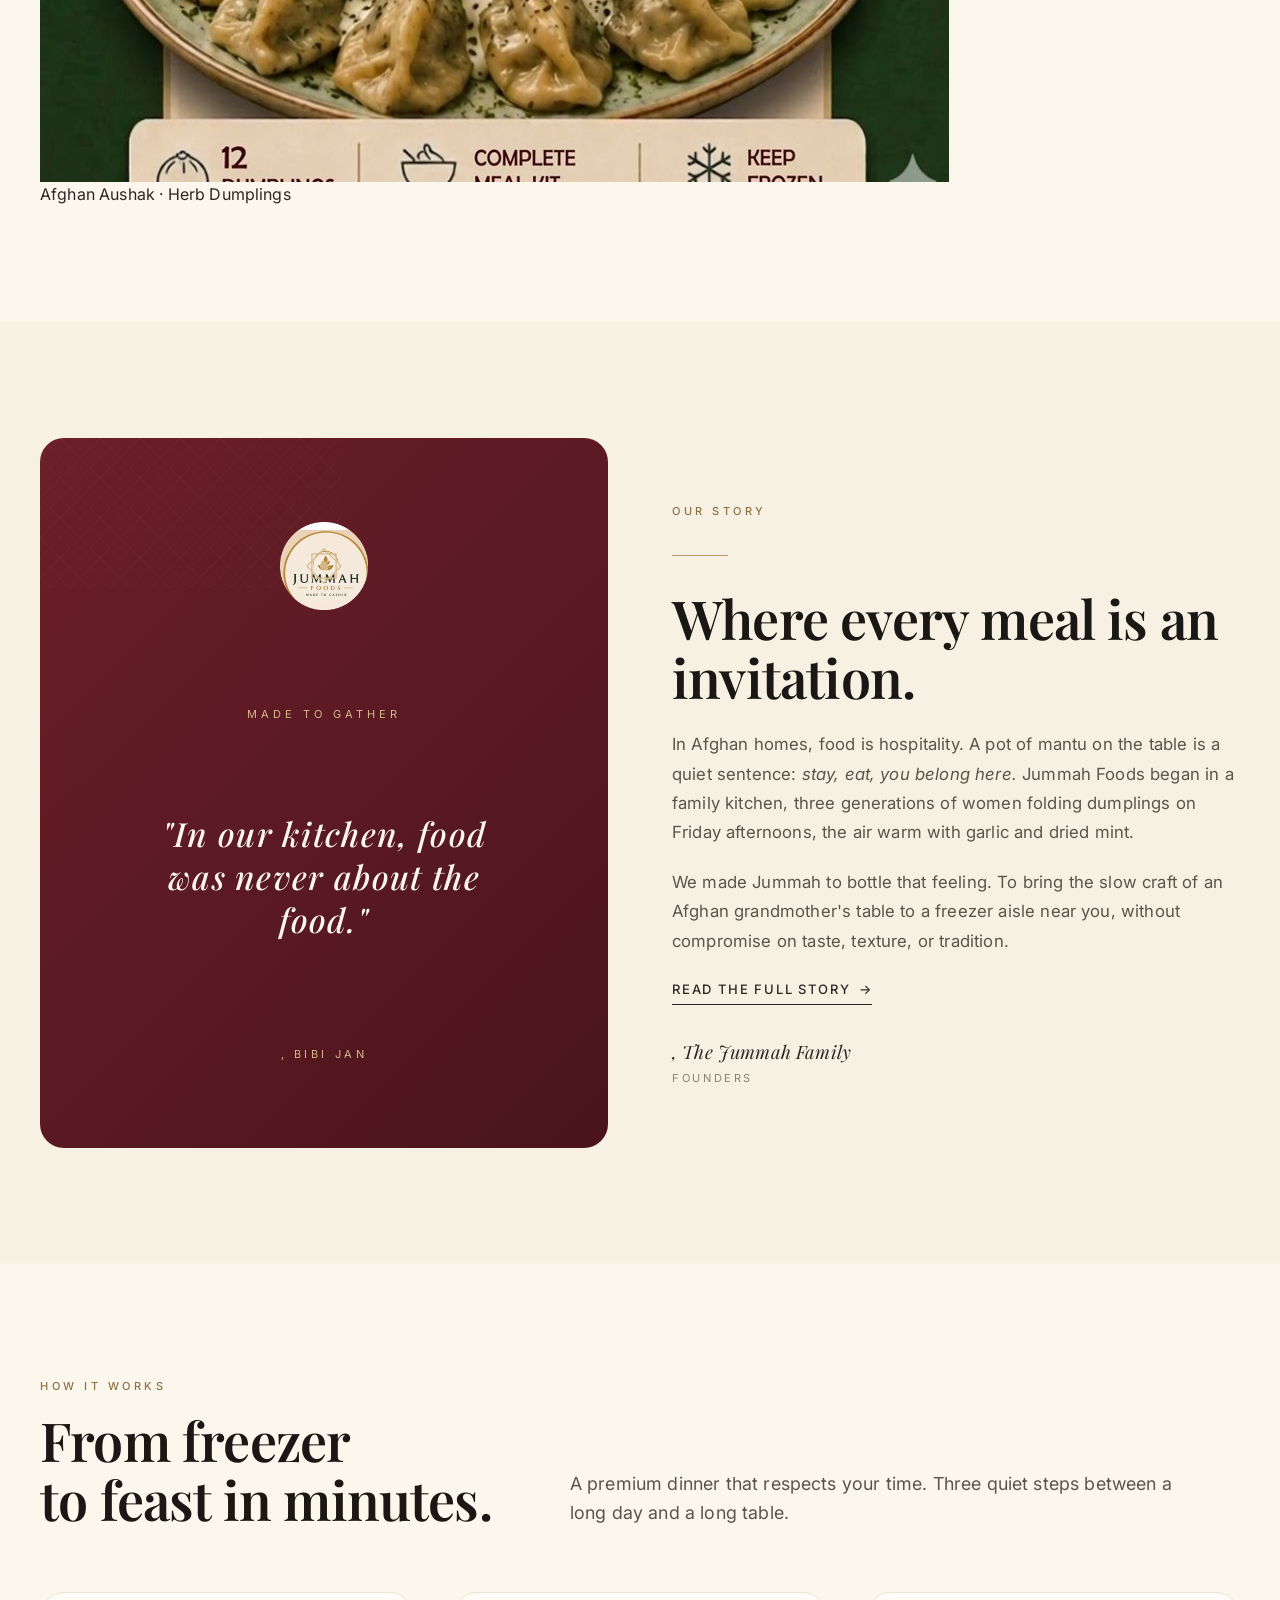
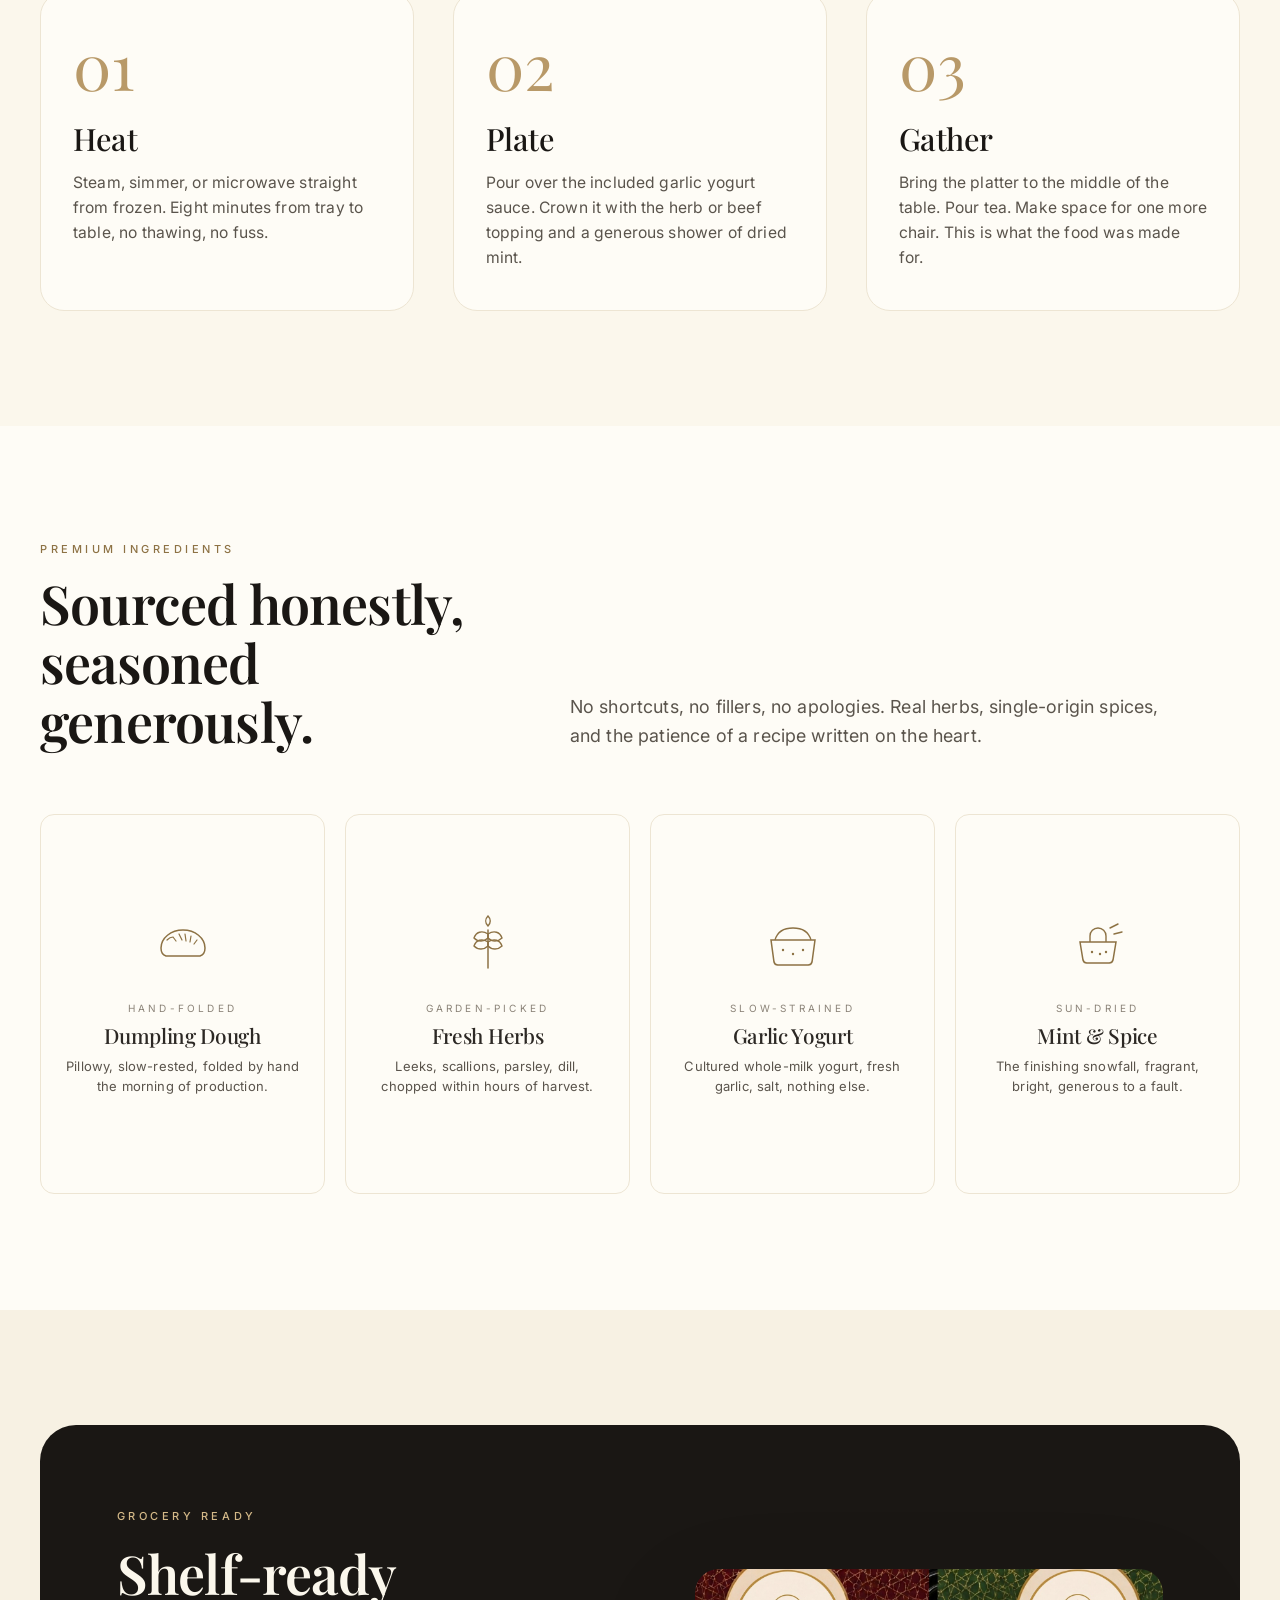
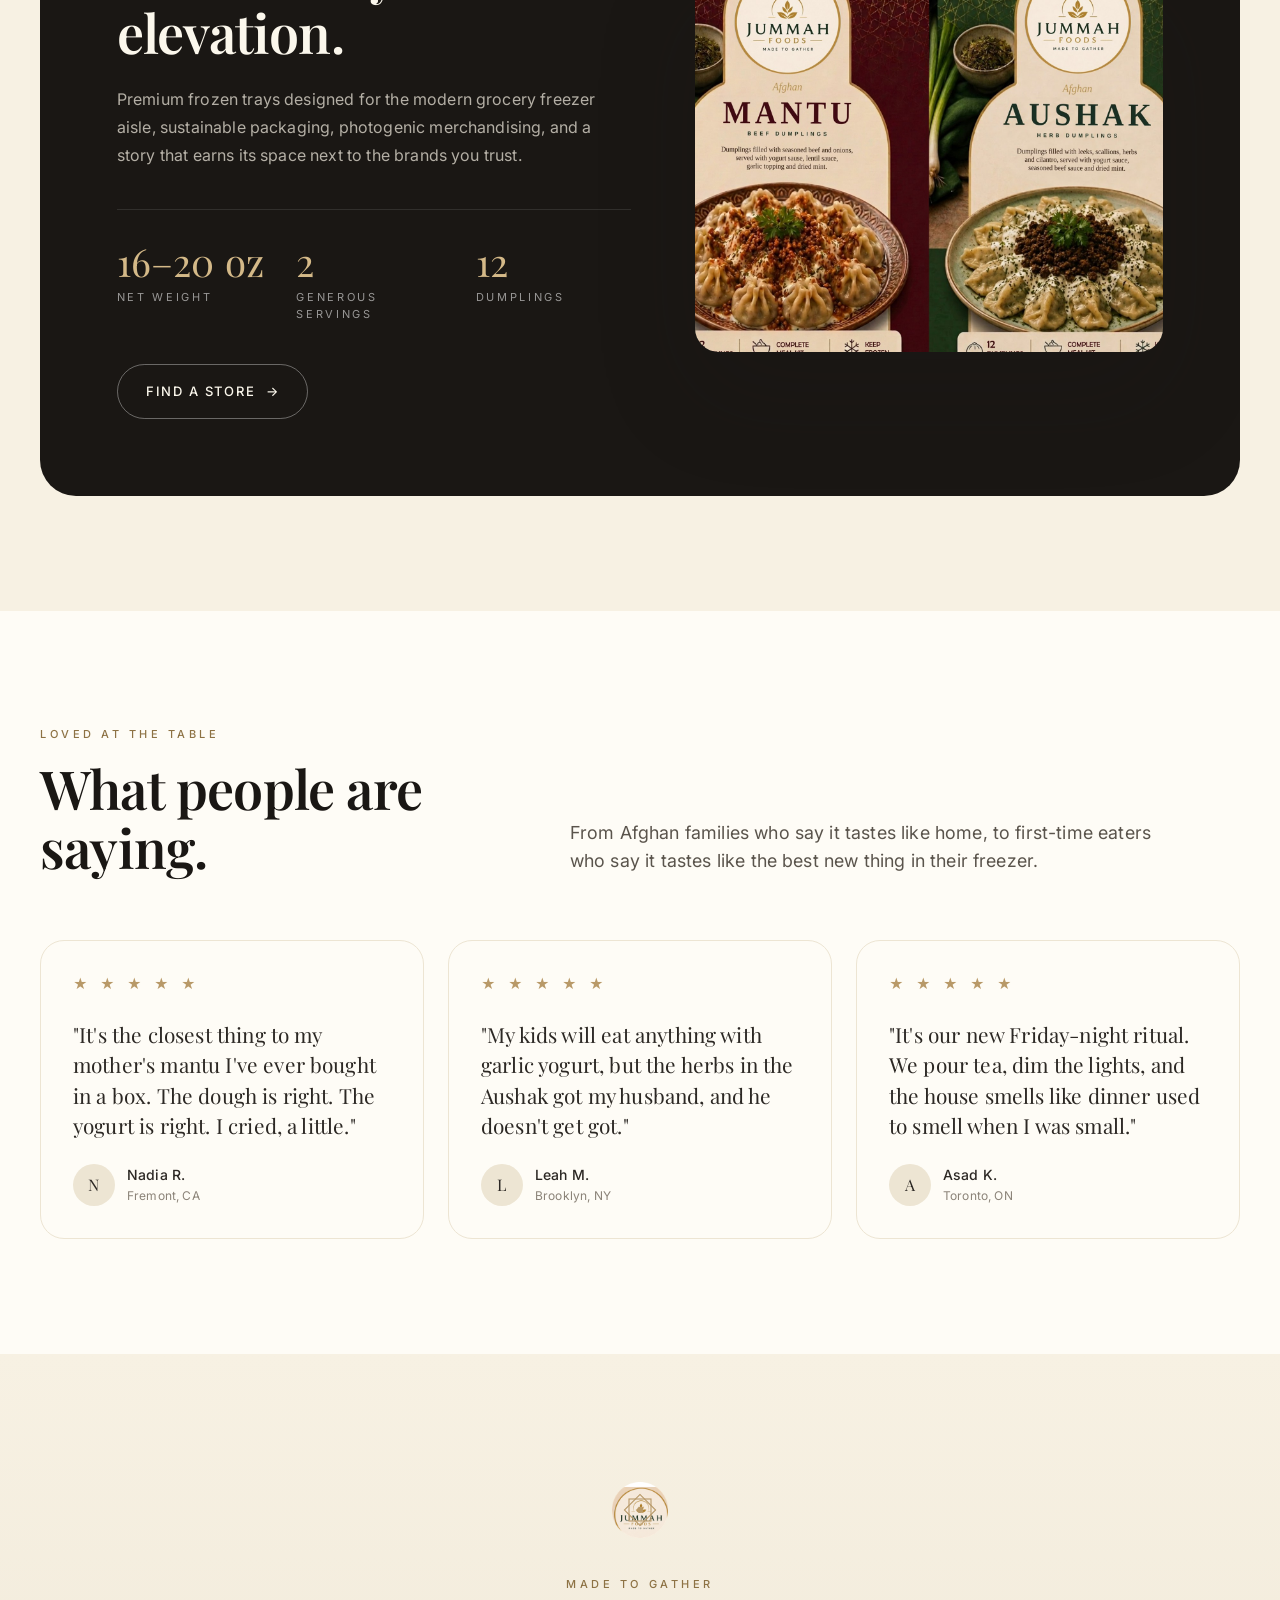
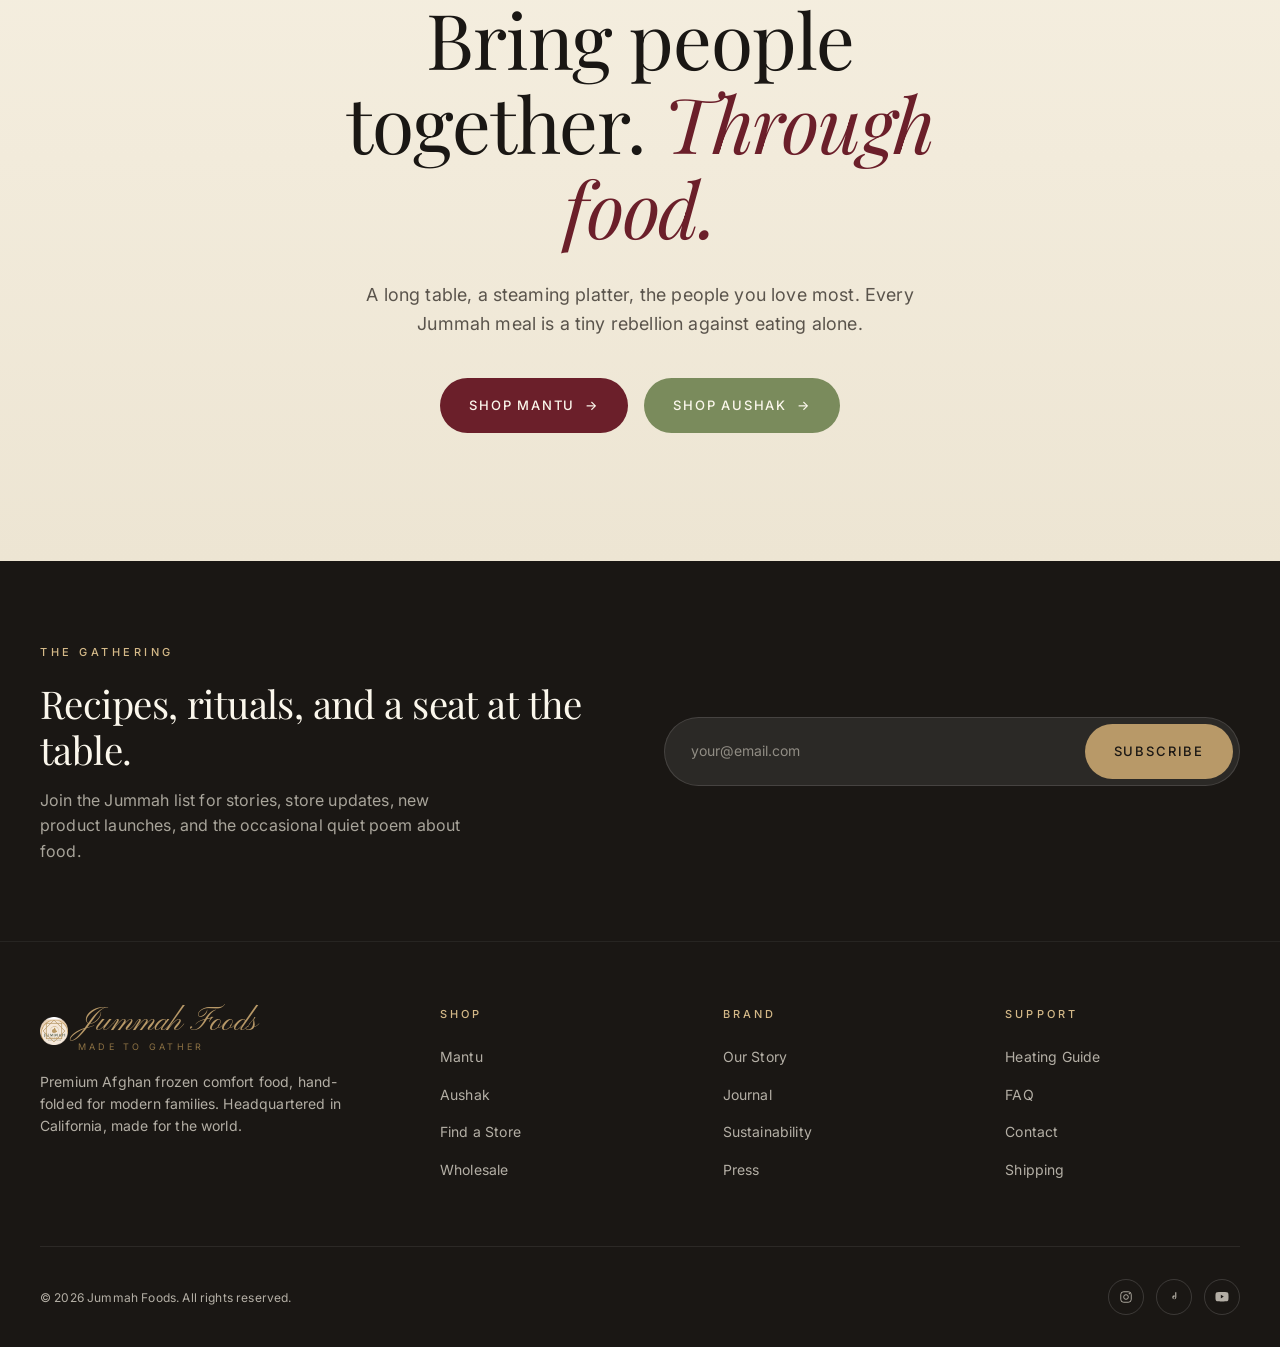
==== commit 102e41f8: "push" ====
--- a/index.html
+++ b/index.html
@@ -233,6 +233,29 @@
     </div>
   </section>
 
+  <!-- ==================== PACKAGING SHOWCASE ==================== -->
+  <section class="bg-ivory">
+    <div class="container">
+      <div class="section-head reveal">
+        <div class="section-head-stack">
+          <span class="eyebrow">In Your Freezer</span>
+          <h2>Premium, right down<br/>to the box.</h2>
+        </div>
+        <p class="lede">Each tray is a complete meal kit, hand-folded dumplings with their sauces and dried mint, packed to look as good on your counter as it does on the table.</p>
+      </div>
+      <div class="pkg-showcase reveal">
+        <a class="pkg-show-item" href="mantu.html">
+          <img src="assets/mantu-box.jpg" alt="Jummah Foods Afghan Mantu beef dumplings full packaging" loading="lazy" />
+          <span class="pkg-show-cap">Afghan Mantu &middot; Beef Dumplings</span>
+        </a>
+        <a class="pkg-show-item" href="aushak.html">
+          <img src="assets/aushak-box.jpg" alt="Jummah Foods Afghan Aushak herb dumplings full packaging" loading="lazy" />
+          <span class="pkg-show-cap">Afghan Aushak &middot; Herb Dumplings</span>
+        </a>
+      </div>
+    </div>
+  </section>
+
   <!-- ==================== BRAND STORY ==================== -->
   <section class="bg-cream">
     <div class="container">
--- a/styles-extra.css
+++ b/styles-extra.css
@@ -154,4 +154,12 @@
   background-image: url('assets/jummah-foods-logo.png');
   background-size: contain;
   background-position: center;
-  background-r+  background-r
+
+/* ===== Packaging showcase (full box renders) ===== */
+.pkg-showcase { display: grid; grid-template-columns: repeat(2, 1fr); gap: 2.5rem; margin-top: 3rem; }
+@media (max-width: 760px) { .pkg-showcase { grid-template-columns: 1fr; max-width: 440px; margin-left: auto; margin-right: auto; } }
+.pkg-show-item { display: block; text-decoration: none; }
+.pkg-show-item img { width: 100%; height: auto; display: block; border-radius: var(--radius-lg); box-shadow: var(--shadow-xl); transition: transform 0.5s var(--ease), box-shadow 0.5s var(--ease); }
+.pkg-show-item:hover img { transform: translateY(-6px); }
+.pkg-show-cap { display: block; text-align: center; margin-top: 1.25rem; font-family: var(--font-serif); font-size: 1.15rem; color: var(--charcoal); letter-spacing: 0.01em; }
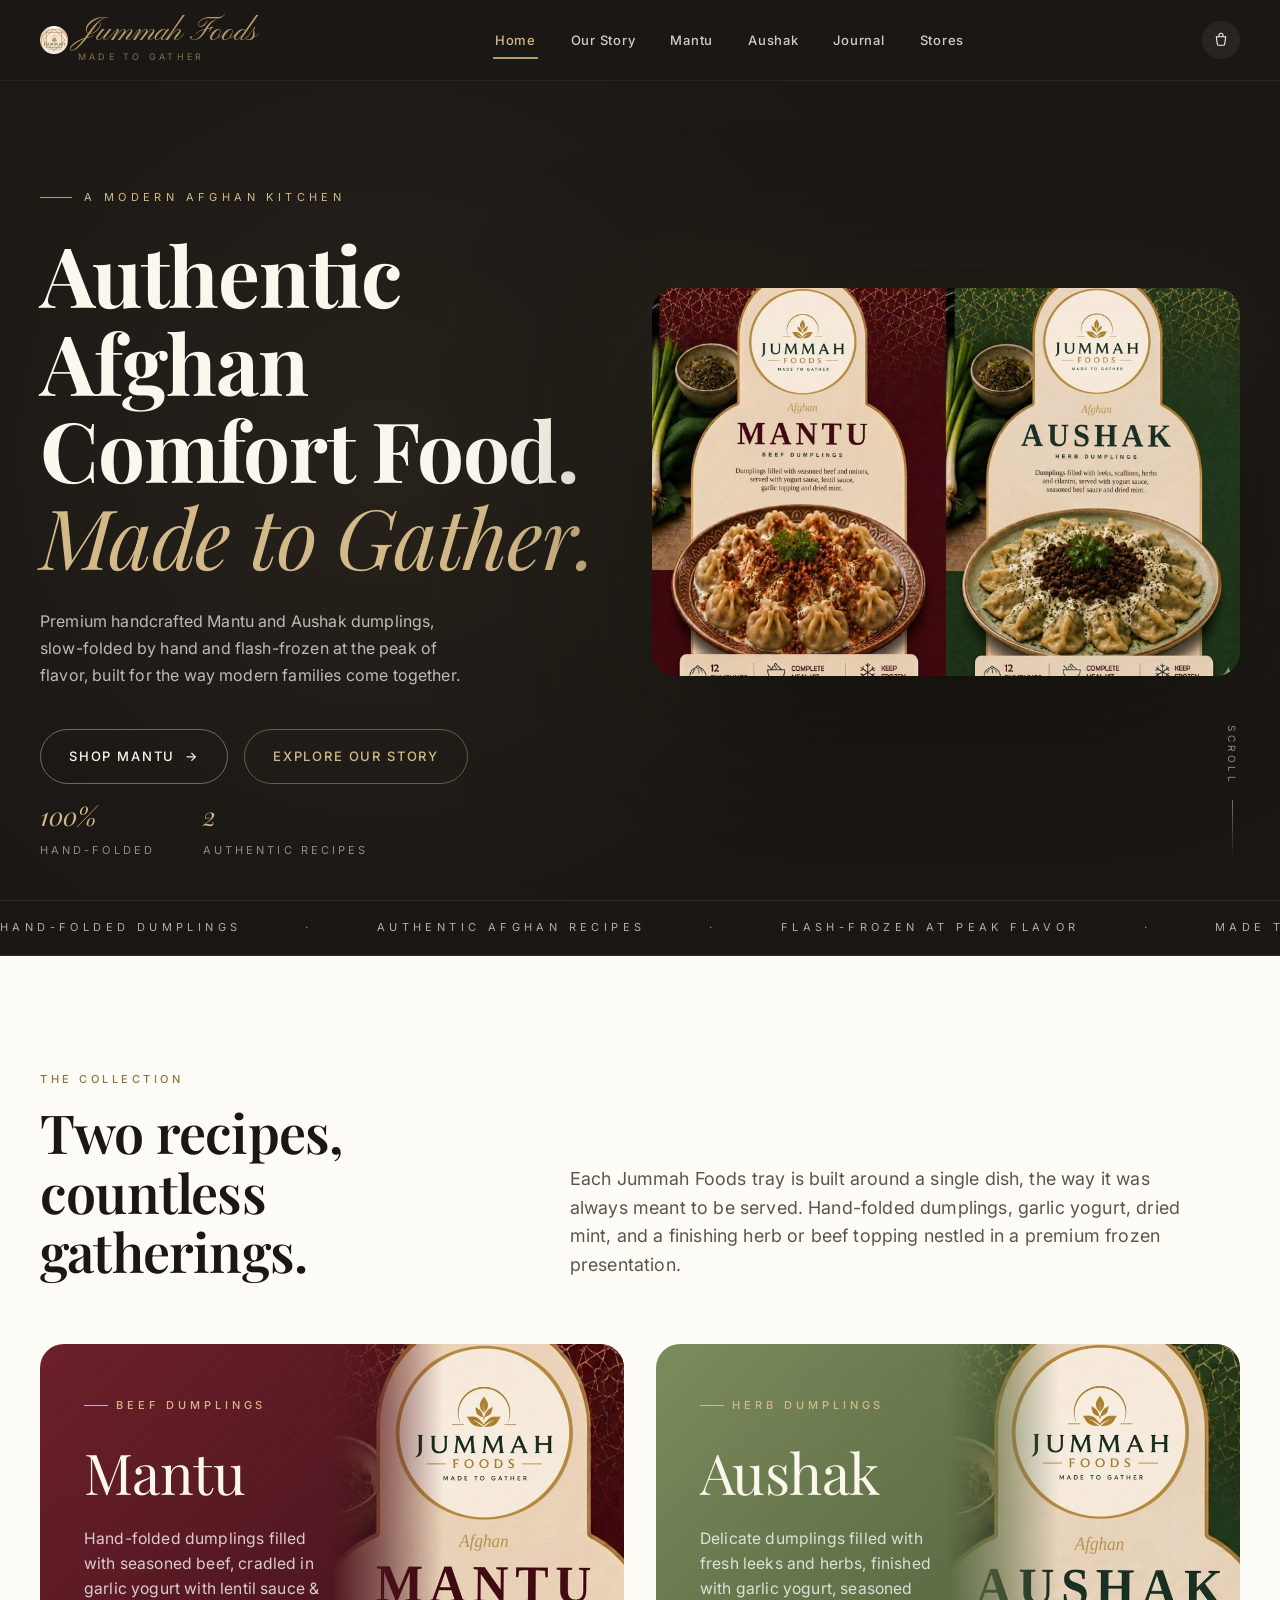
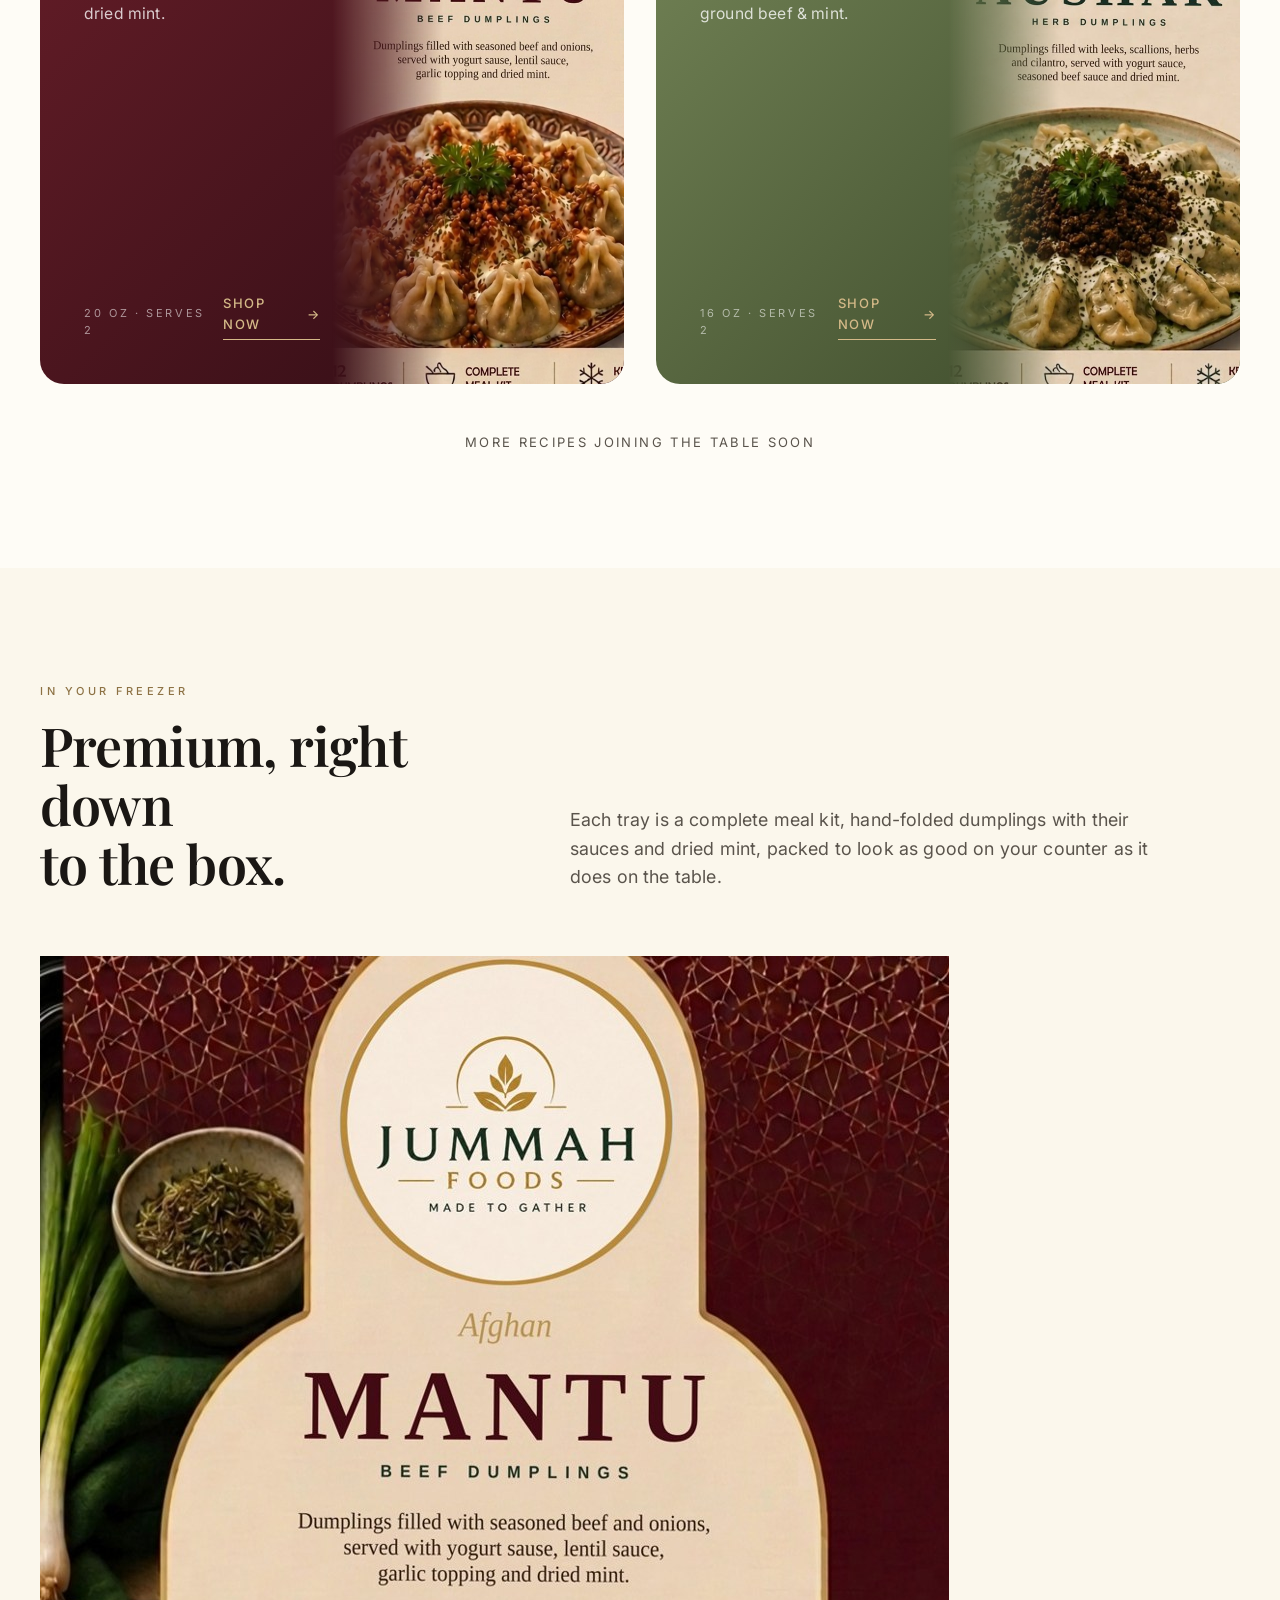
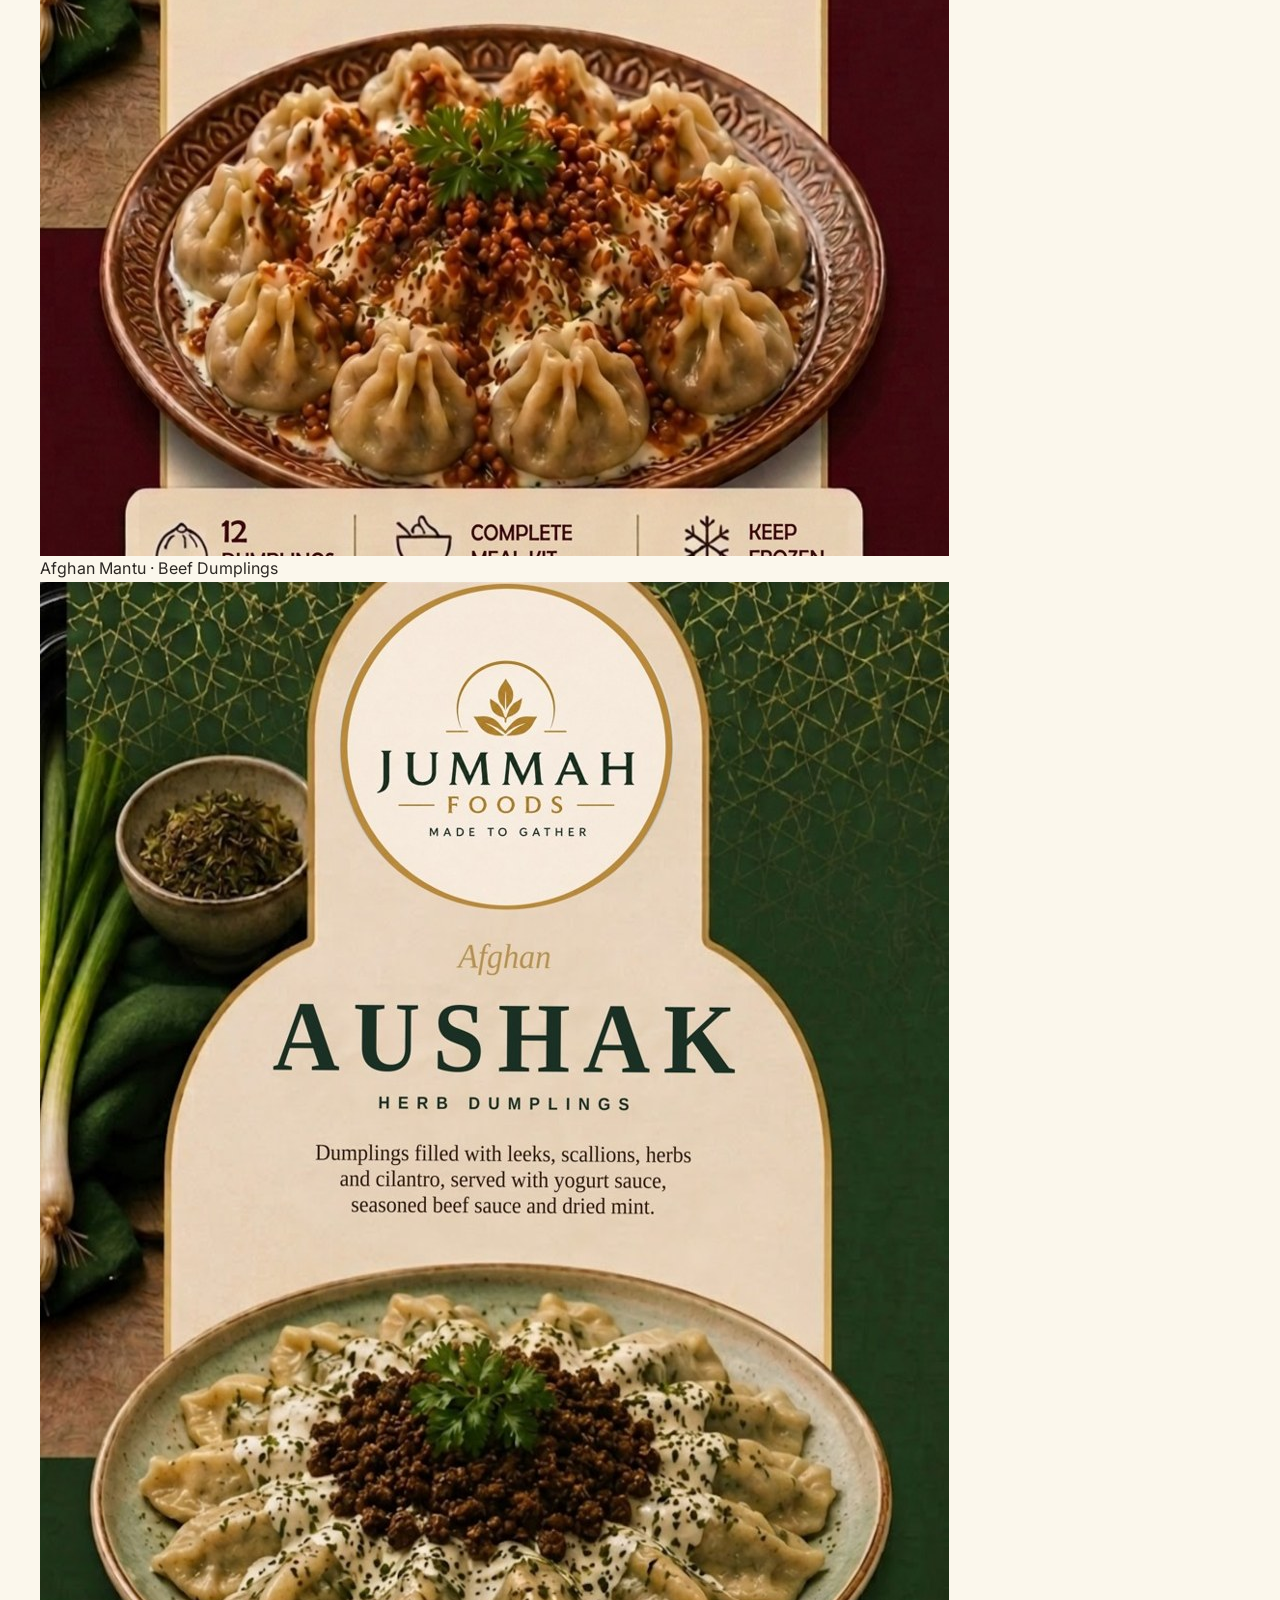
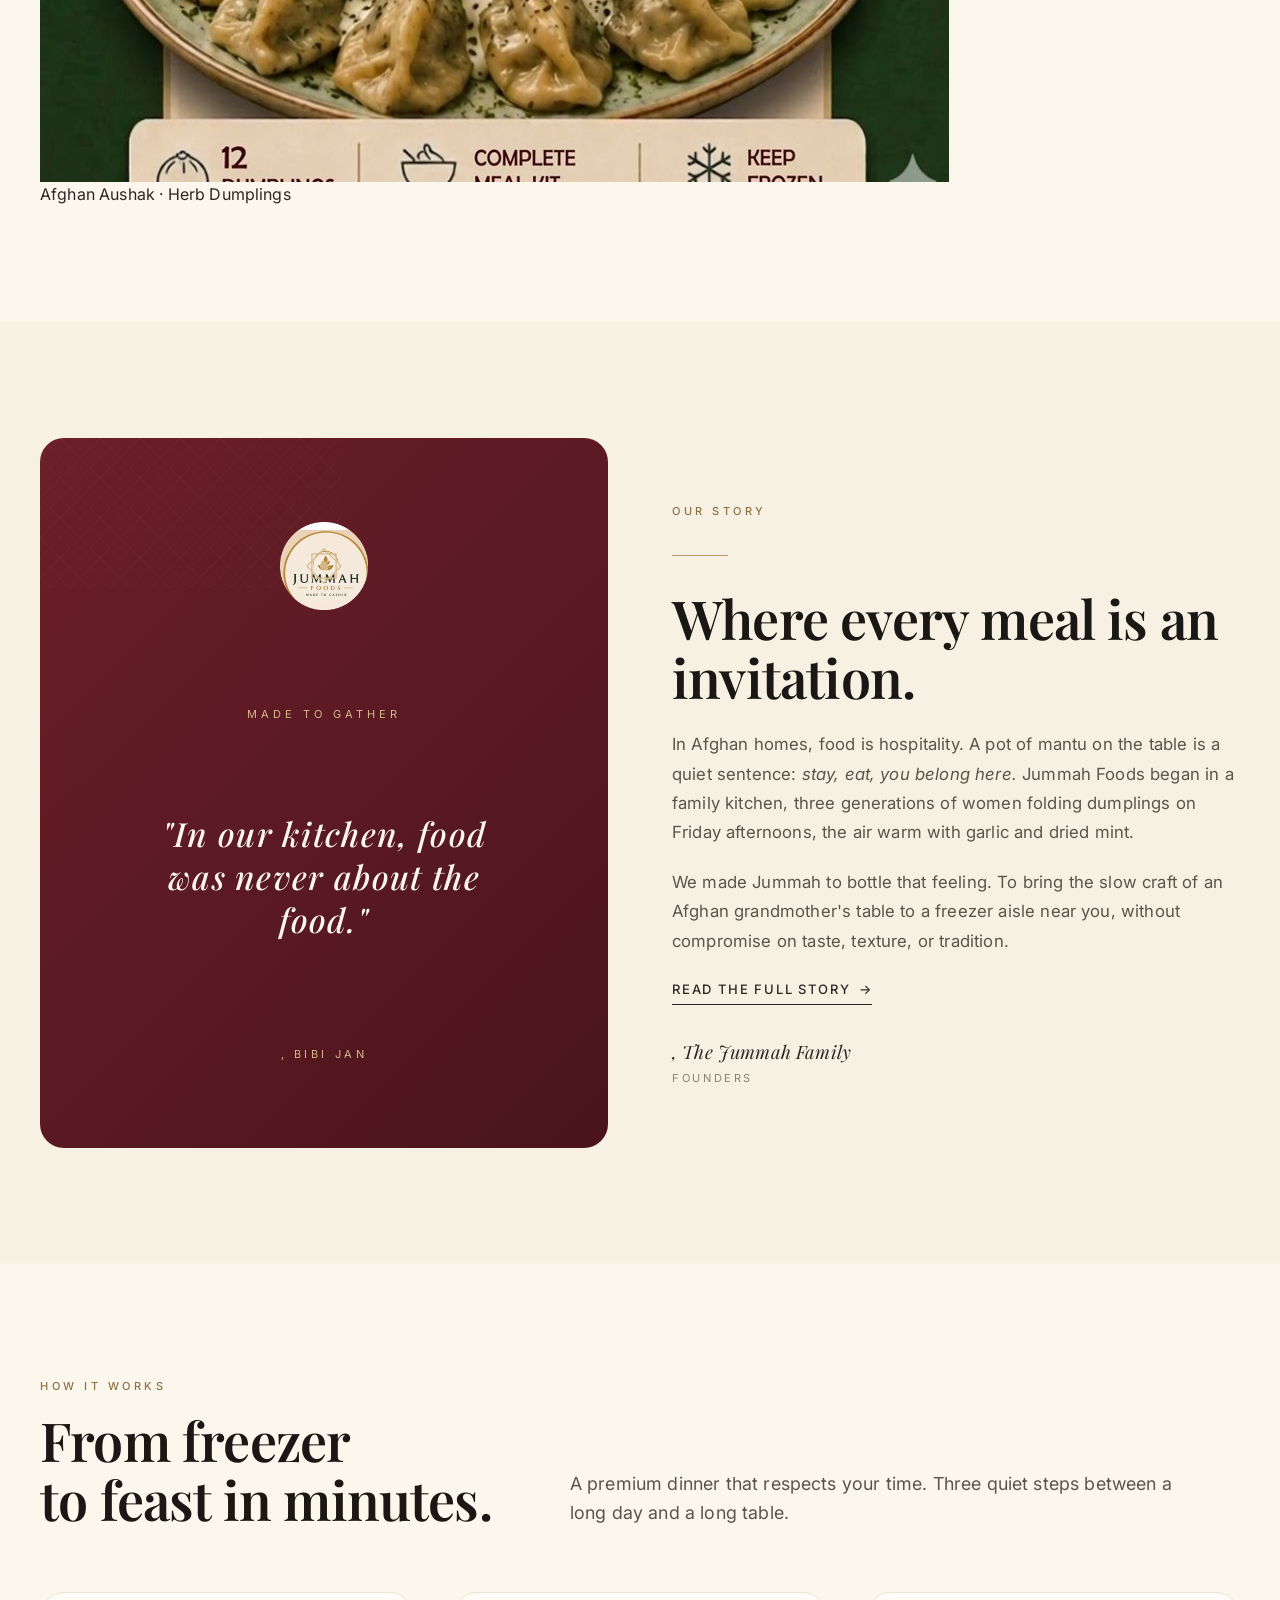
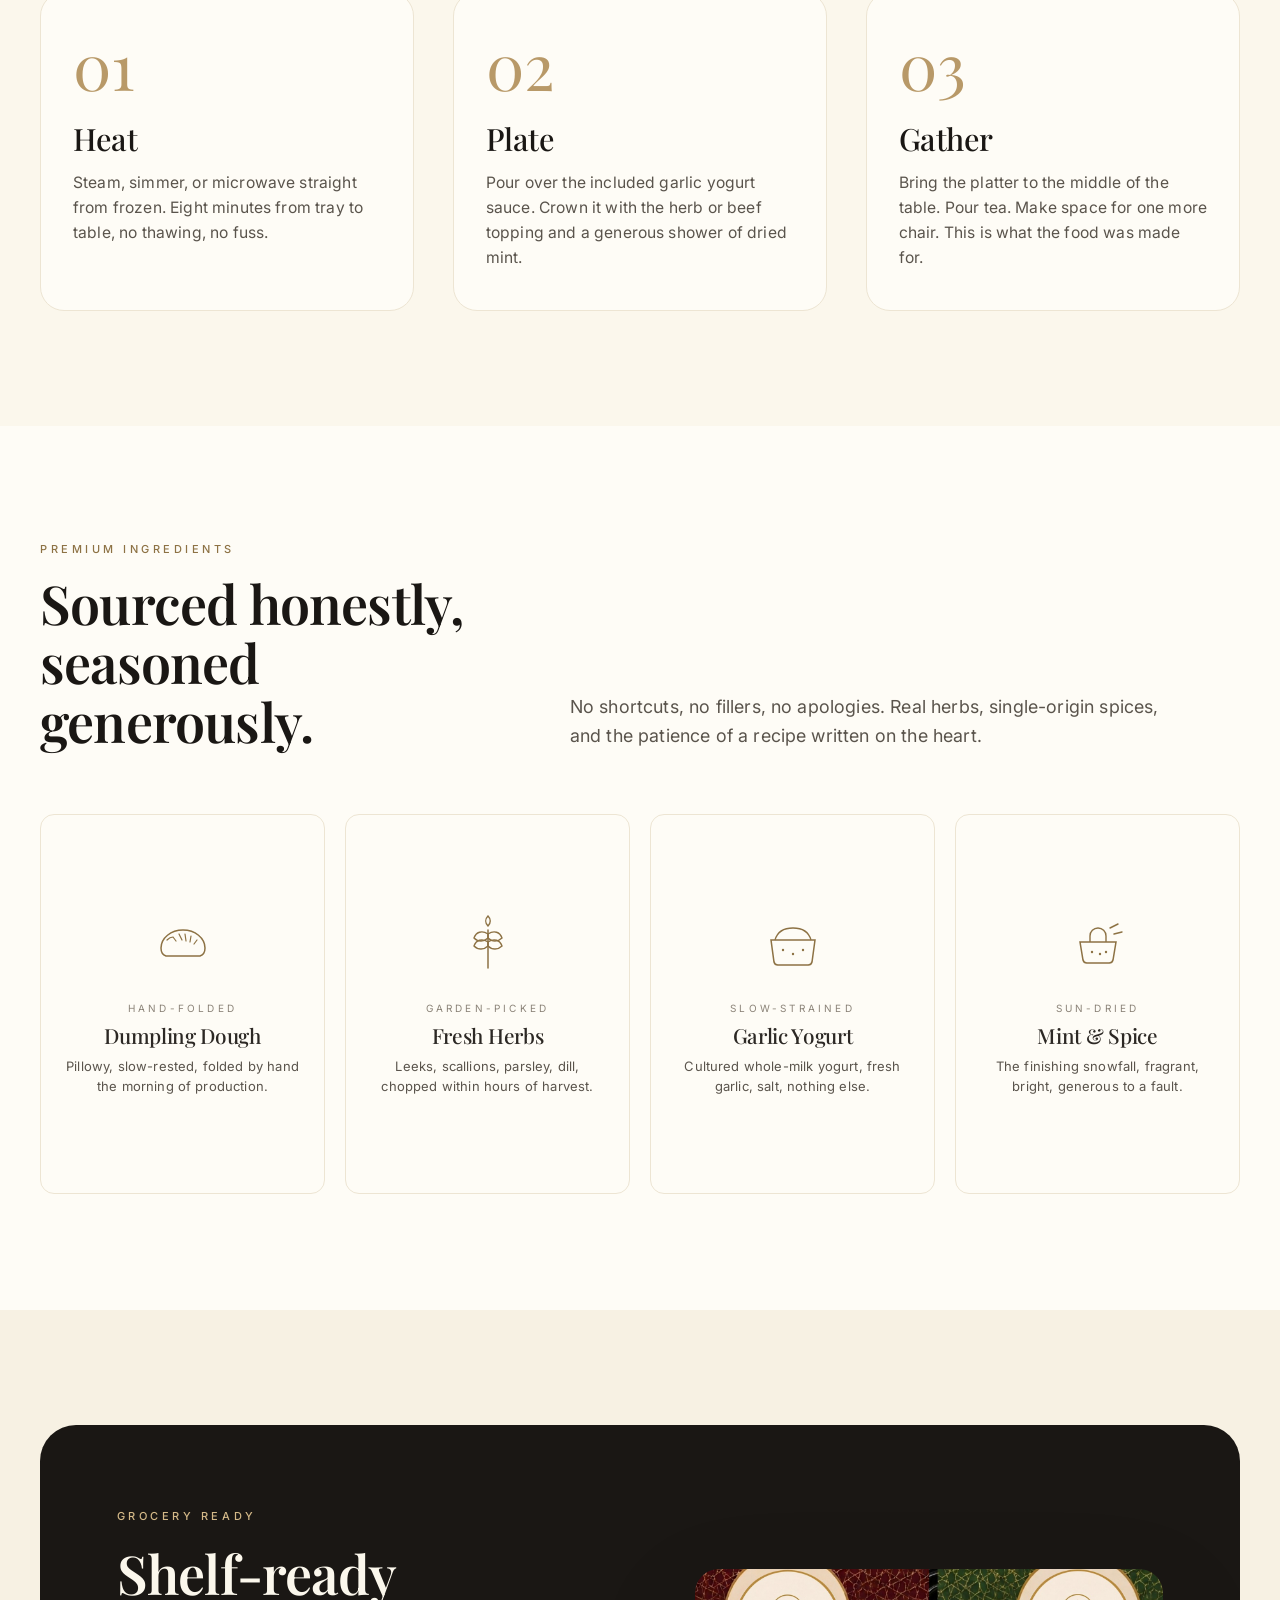
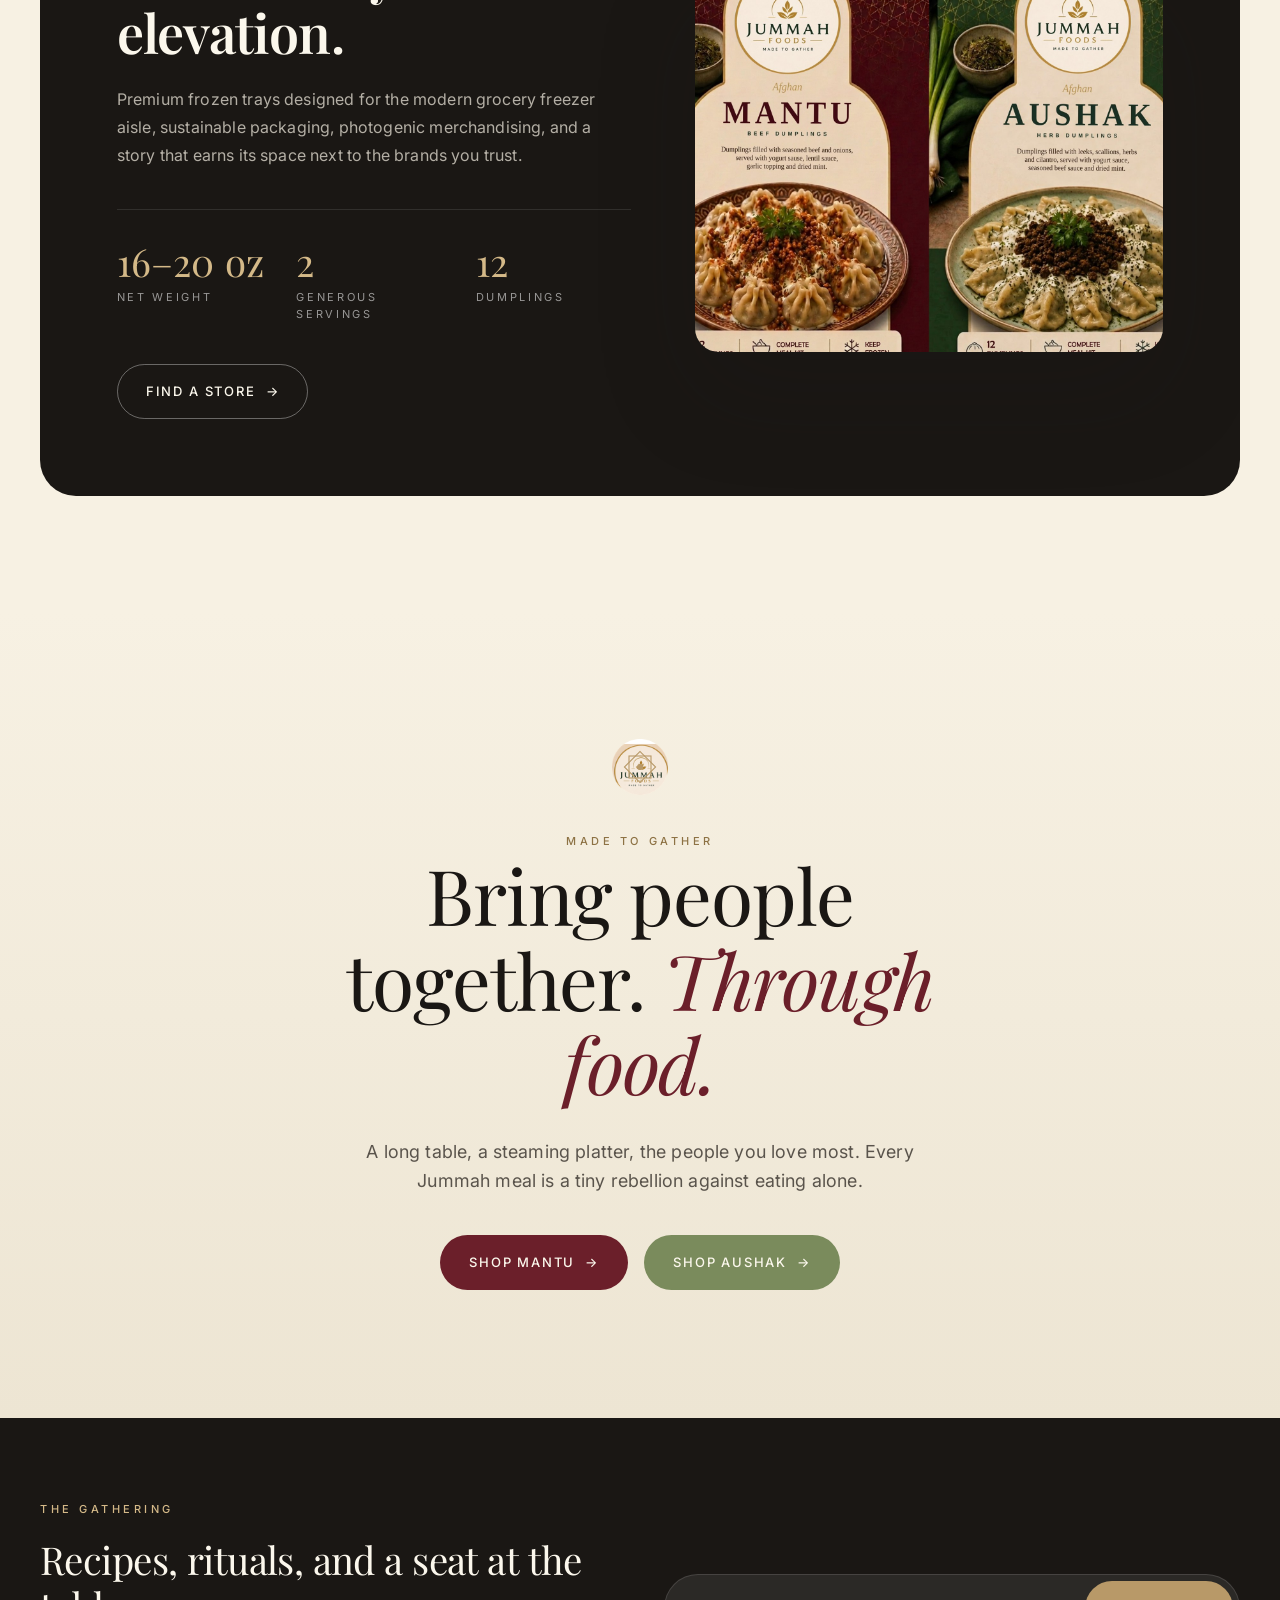
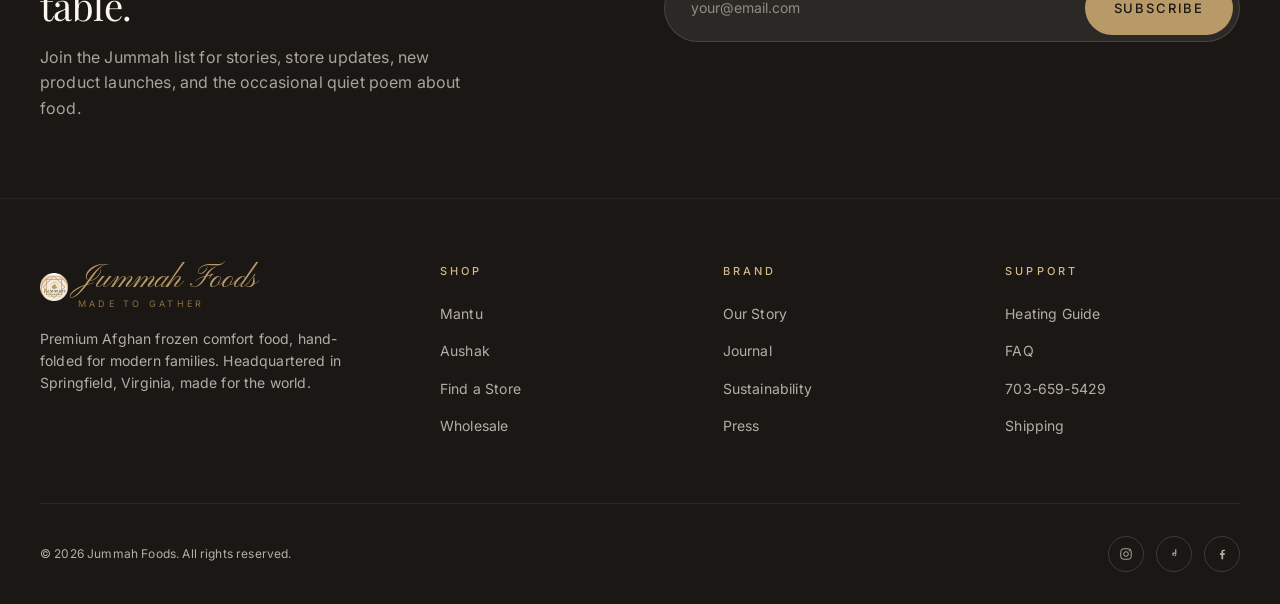
==== commit 2da6ed1f: "push" ====
--- a/index.html
+++ b/index.html
@@ -196,7 +196,7 @@
         <a class="product-card mantu reveal" href="mantu.html">
           <svg class="product-bg-pattern" aria-hidden="true"><rect width="100%" height="100%" fill="url(#geo-gold)"/></svg>
           <div>
-            <span class="product-tag">01, Beef</span>
+            <span class="product-tag">Beef Dumplings</span>
             <h3>Mantu</h3>
             <p class="desc">Hand-folded dumplings filled with seasoned beef, cradled in garlic yogurt with lentil sauce &amp; dried mint.</p>
           </div>
@@ -205,7 +205,7 @@
           <div class="package-mini pkg-photo mantu" aria-hidden="true"></div>
 
           <div class="product-foot">
-            <div class="product-price">$14.95<small>20 oz · Serves 2</small></div>
+            <div class="product-price"><small>20 oz · Serves 2</small></div>
             <span class="link-underline" style="color:var(--gold-light)">Shop now <span class="arrow">→</span></span>
           </div>
         </a>
@@ -214,7 +214,7 @@
         <a class="product-card aushak reveal reveal-delay-1" href="aushak.html">
           <svg class="product-bg-pattern" aria-hidden="true"><rect width="100%" height="100%" fill="url(#geo-gold)"/></svg>
           <div>
-            <span class="product-tag">02, Herb</span>
+            <span class="product-tag">Herb Dumplings</span>
             <h3>Aushak</h3>
             <p class="desc">Delicate dumplings filled with fresh leeks and herbs, finished with garlic yogurt, seasoned ground beef &amp; mint.</p>
           </div>
@@ -223,7 +223,7 @@
           <div class="package-mini pkg-photo aushak" aria-hidden="true"></div>
 
           <div class="product-foot">
-            <div class="product-price">$14.95<small>16 oz · Serves 2</small></div>
+            <div class="product-price"><small>16 oz · Serves 2</small></div>
             <span class="link-underline" style="color:var(--gold-light)">Shop now <span class="arrow">→</span></span>
           </div>
         </a>
@@ -371,37 +371,6 @@
 
         <!-- Real packaging photo (matched aspect to image's native 11:9) -->
         <div class="pkg-photo both" style="aspect-ratio:11/9; border-radius:var(--radius-lg); box-shadow:var(--shadow-xl);"></div>
-      </div>
-    </div>
-  </section>
-
-  <!-- ==================== TESTIMONIALS ==================== -->
-  <section class="bg-paper">
-    <div class="container">
-      <div class="section-head reveal">
-        <div class="section-head-stack">
-          <span class="eyebrow">Loved at the Table</span>
-          <h2>What people are saying.</h2>
-        </div>
-        <p class="lede">From Afghan families who say it tastes like home, to first-time eaters who say it tastes like the best new thing in their freezer.</p>
-      </div>
-
-      <div class="tcards">
-        <div class="tcard">
-          <div class="stars">&#9733; &#9733; &#9733; &#9733; &#9733;</div>
-          <blockquote>"It's the closest thing to my mother's mantu I've ever bought in a box. The dough is right. The yogurt is right. I cried, a little."</blockquote>
-          <div class="tcite"><div class="tcite-avatar">N</div><div class="tcite-meta"><div class="name">Nadia R.</div><div class="loc">Fremont, CA</div></div></div>
-        </div>
-        <div class="tcard">
-          <div class="stars">&#9733; &#9733; &#9733; &#9733; &#9733;</div>
-          <blockquote>"My kids will eat anything with garlic yogurt, but the herbs in the Aushak got my husband, and he doesn't get got."</blockquote>
-          <div class="tcite"><div class="tcite-avatar">L</div><div class="tcite-meta"><div class="name">Leah M.</div><div class="loc">Brooklyn, NY</div></div></div>
-        </div>
-        <div class="tcard">
-          <div class="stars">&#9733; &#9733; &#9733; &#9733; &#9733;</div>
-          <blockquote>"It's our new Friday-night ritual. We pour tea, dim the lights, and the house smells like dinner used to smell when I was small."</blockquote>
-          <div class="tcite"><div class="tcite-avatar">A</div><div class="tcite-meta"><div class="name">Asad K.</div><div class="loc">Toronto, ON</div></div></div>
-        </div>
       </div>
     </div>
   </section>
@@ -444,18 +413,18 @@
             <svg class="brand-mark" viewBox="0 0 32 32" style="color:var(--gold)" aria-hidden="true"><use href="#medallion"/></svg>
             <span><span class="brand-name">Jummah Foods</span><span class="brand-tag">Made to Gather</span></span>
           </a>
-          <p>Premium Afghan frozen comfort food, hand-folded for modern families. Headquartered in California, made for the world.</p>
+          <p>Premium Afghan frozen comfort food, hand-folded for modern families. Headquartered in Springfield, Virginia, made for the world.</p>
         </div>
         <div><h5>Shop</h5><ul><li><a href="mantu.html">Mantu</a></li><li><a href="aushak.html">Aushak</a></li><li><a href="stores.html">Find a Store</a></li><li><a href="#">Wholesale</a></li></ul></div>
         <div><h5>Brand</h5><ul><li><a href="story.html">Our Story</a></li><li><a href="recipes.html">Journal</a></li><li><a href="#">Sustainability</a></li><li><a href="#">Press</a></li></ul></div>
-        <div><h5>Support</h5><ul><li><a href="#">Heating Guide</a></li><li><a href="#">FAQ</a></li><li><a href="#">Contact</a></li><li><a href="#">Shipping</a></li></ul></div>
+        <div><h5>Support</h5><ul><li><a href="#">Heating Guide</a></li><li><a href="#">FAQ</a></li><li><a href="tel:+17036595429">703-659-5429</a></li><li><a href="#">Shipping</a></li></ul></div>
       </div>
       <div class="footer-bottom">
         <span>&copy; <span data-year>2026</span> Jummah Foods. All rights reserved.</span>
         <div class="footer-social">
-          <a href="#" aria-label="Instagram"><svg viewBox="0 0 24 24" fill="none" stroke="currentColor" stroke-width="1.6"><rect x="3" y="3" width="18" height="18" rx="5"/><circle cx="12" cy="12" r="4"/><circle cx="17.5" cy="6.5" r="0.5" fill="currentColor"/></svg></a>
-          <a href="#" aria-label="TikTok"><svg viewBox="0 0 24 24" fill="currentColor"><path d="M16 4v8.5a3.5 3.5 0 1 1-3.5-3.5h.5V12h-.5a1.5 1.5 0 1 0 1.5 1.5V4h2Z"/></svg></a>
-          <a href="#" aria-label="YouTube"><svg viewBox="0 0 24 24" fill="currentColor"><path d="M23 7s-.2-1.6-.9-2.3c-.8-.9-1.7-.9-2.1-.9C16.7 3.5 12 3.5 12 3.5s-4.7 0-8 .3c-.4 0-1.3 0-2.1.9C1.2 5.4 1 7 1 7s-.2 1.9-.2 3.7v1.6c0 1.8.2 3.7.2 3.7s.2 1.6.9 2.3c.8.9 1.9.9 2.4 1 1.8.2 7.7.3 7.7.3s4.7 0 8-.3c.4 0 1.3 0 2.1-.9.7-.7.9-2.3.9-2.3s.2-1.9.2-3.7v-1.6c0-1.8-.2-3.7-.2-3.7ZM10 14.6V8l5 3.3-5 3.3Z"/></svg></a>
+          <a href="https://www.instagram.com/jummah.foods" target="_blank" rel="noopener" aria-label="Instagram"><svg viewBox="0 0 24 24" fill="none" stroke="currentColor" stroke-width="1.6"><rect x="3" y="3" width="18" height="18" rx="5"/><circle cx="12" cy="12" r="4"/><circle cx="17.5" cy="6.5" r="0.5" fill="currentColor"/></svg></a>
+          <a href="https://www.tiktok.com/@jummah.foods" target="_blank" rel="noopener" aria-label="TikTok"><svg viewBox="0 0 24 24" fill="currentColor"><path d="M16 4v8.5a3.5 3.5 0 1 1-3.5-3.5h.5V12h-.5a1.5 1.5 0 1 0 1.5 1.5V4h2Z"/></svg></a>
+          <a href="https://www.facebook.com/jummahfoods" target="_blank" rel="noopener" aria-label="Facebook"><svg viewBox="0 0 24 24" fill="currentColor"><path d="M14 13.5h2.5l.5-3H14v-2c0-.9.3-1.5 1.6-1.5H17V4.6c-.3 0-1.3-.1-2.3-.1-2.3 0-3.8 1.4-3.8 3.9v2.1H8.5v3H11V21h3v-7.5z"/></svg></a>
         </div>
       </div>
     </div>
